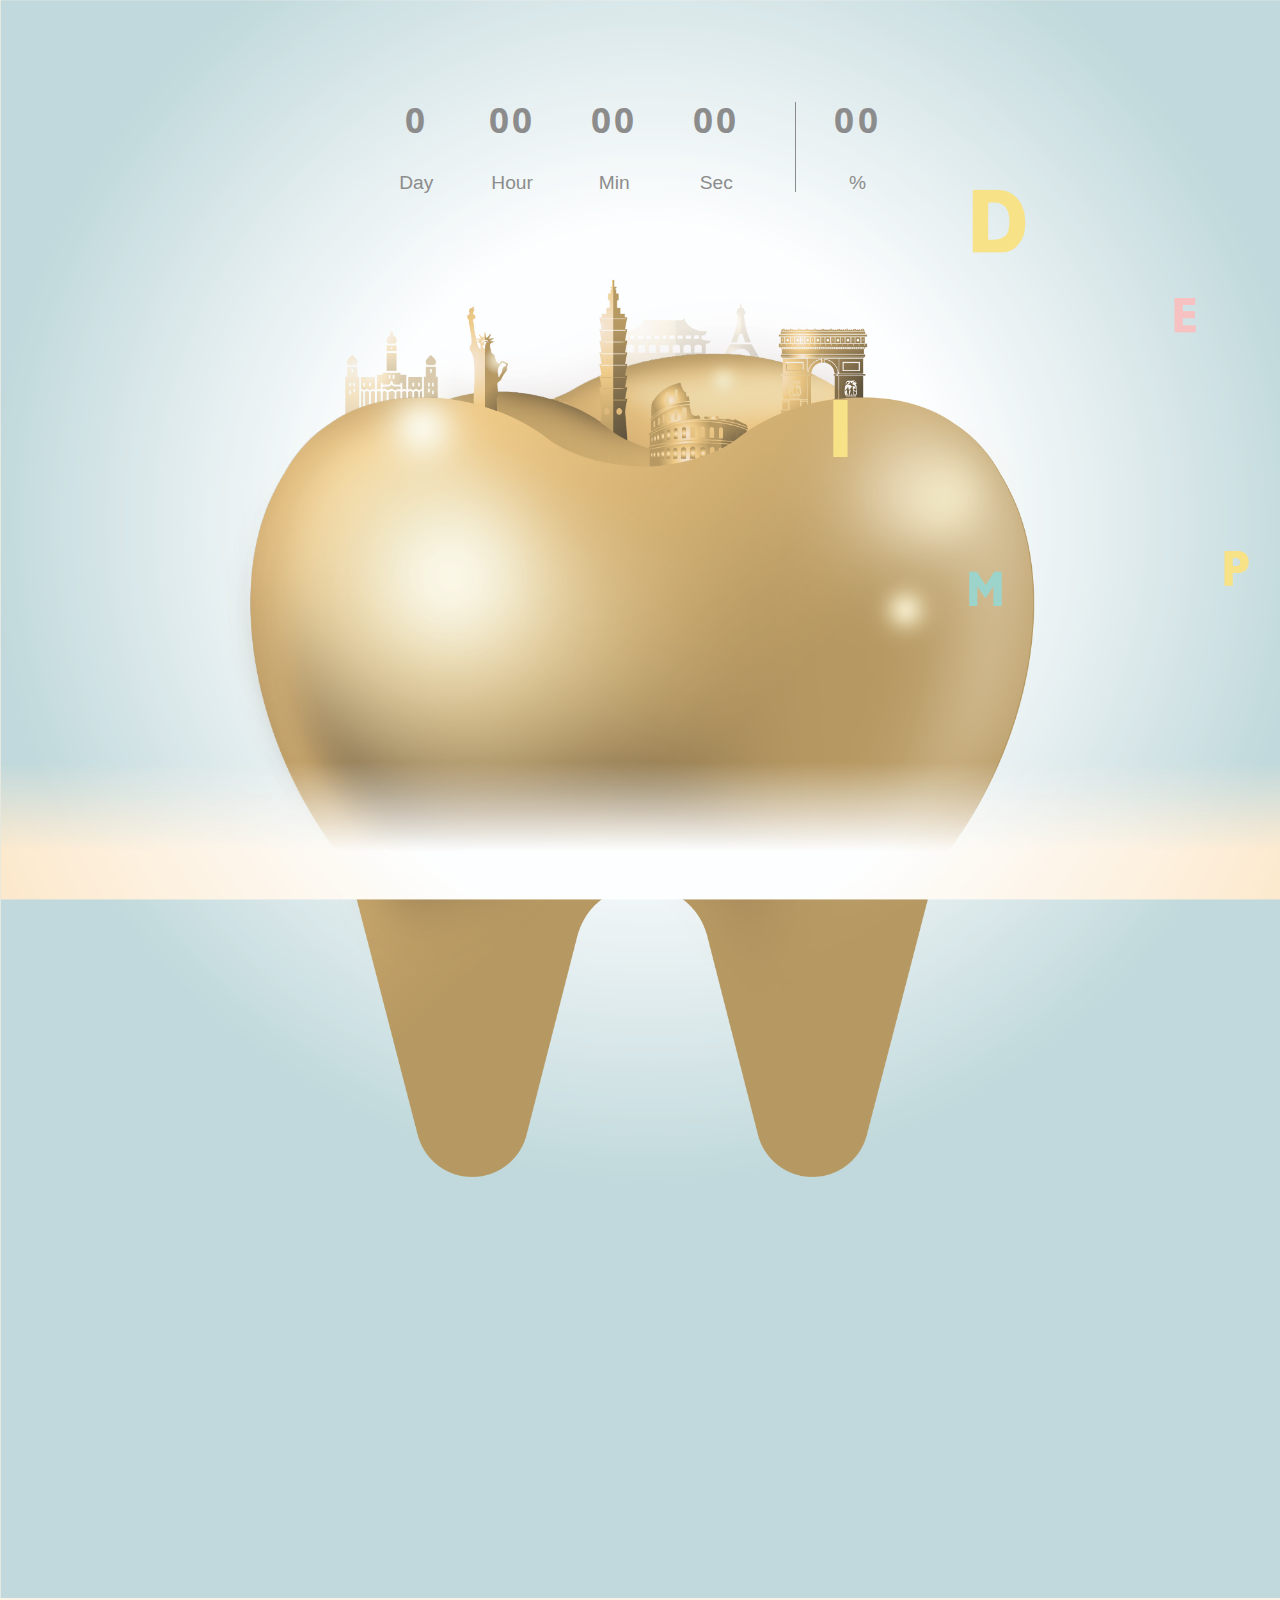
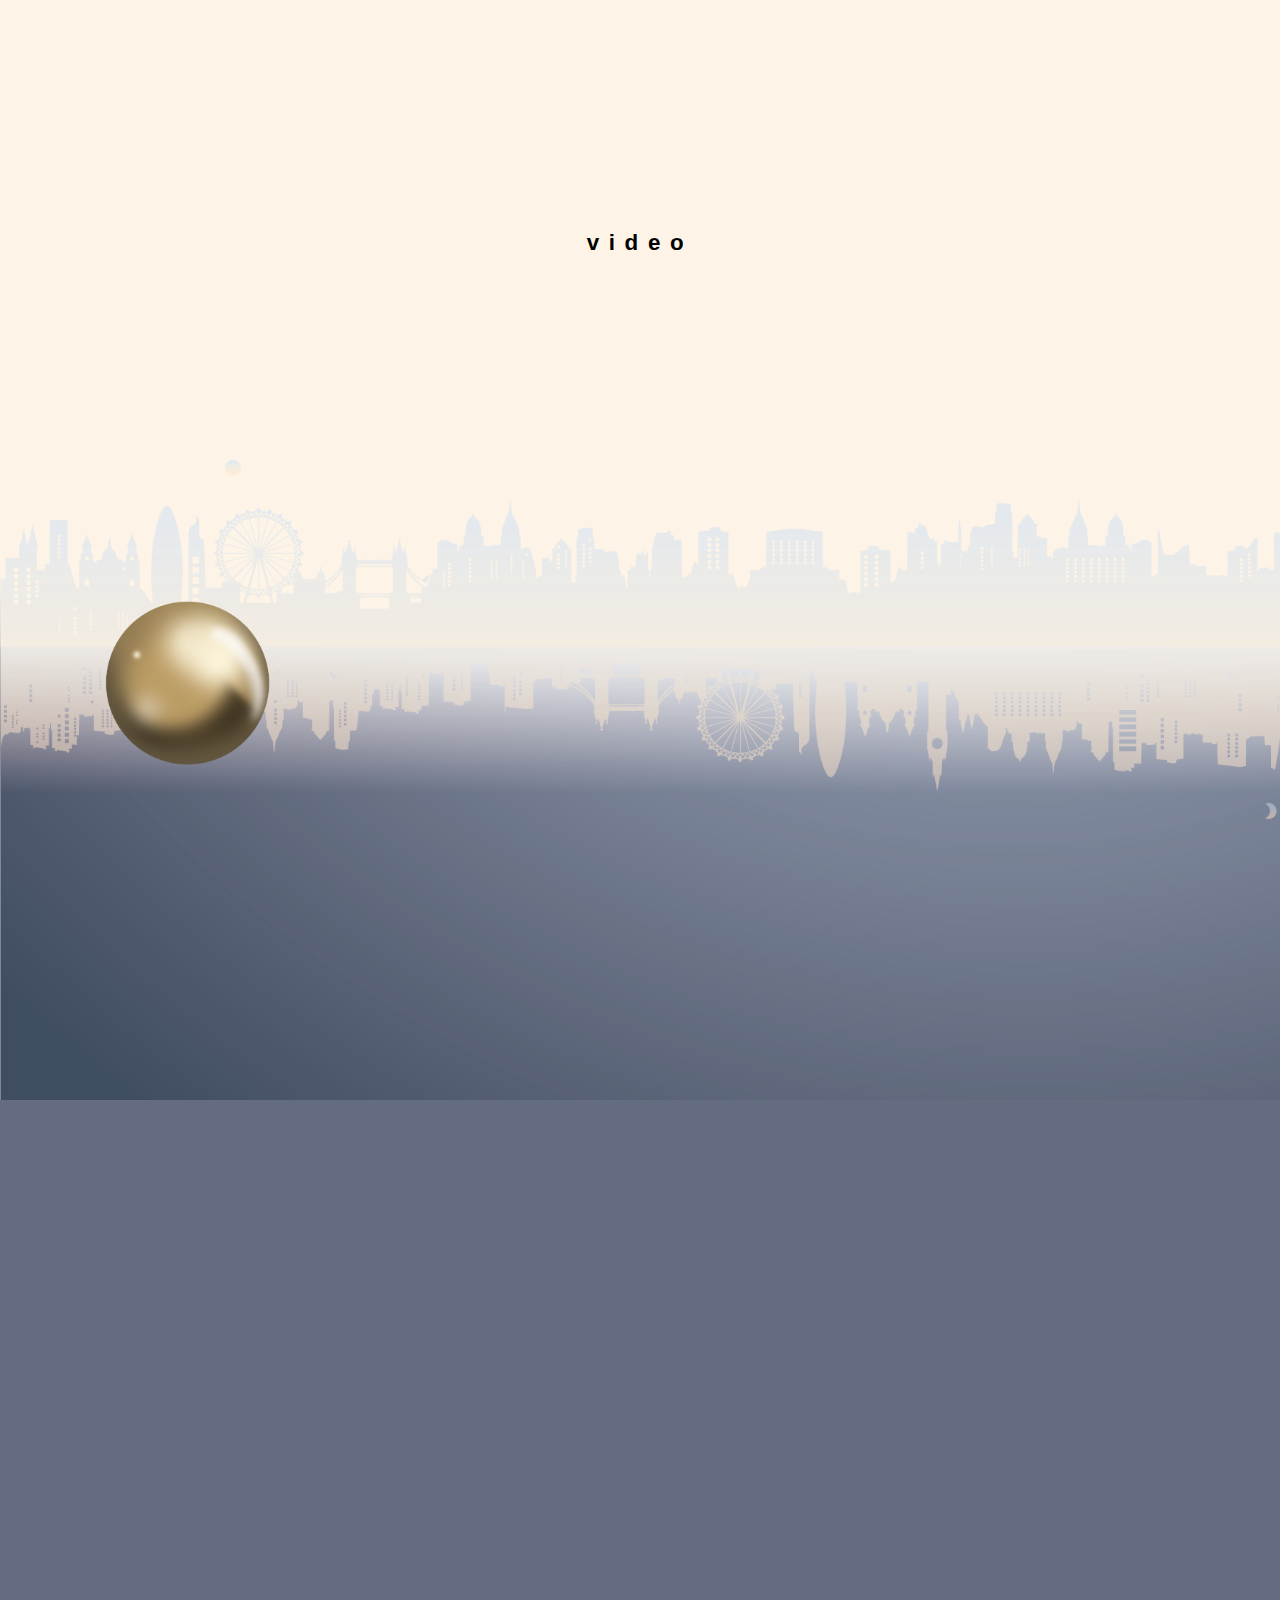
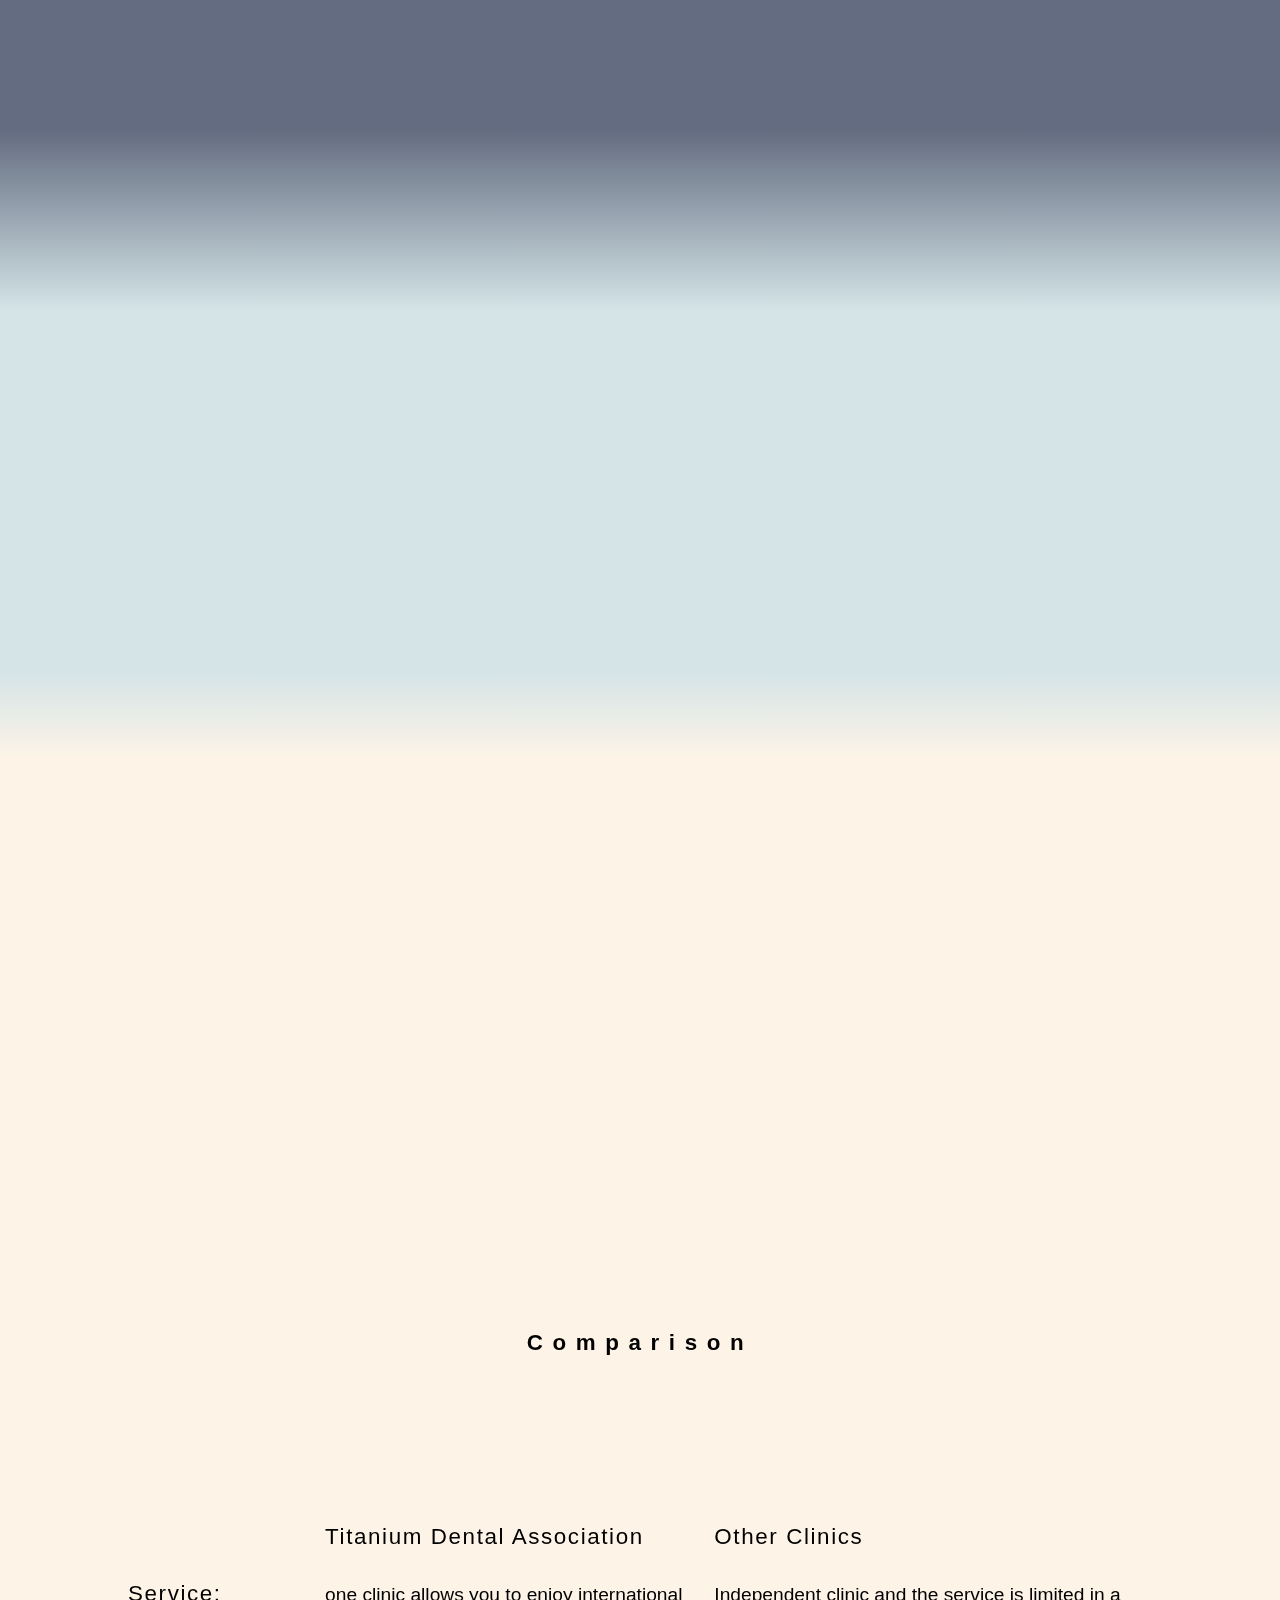
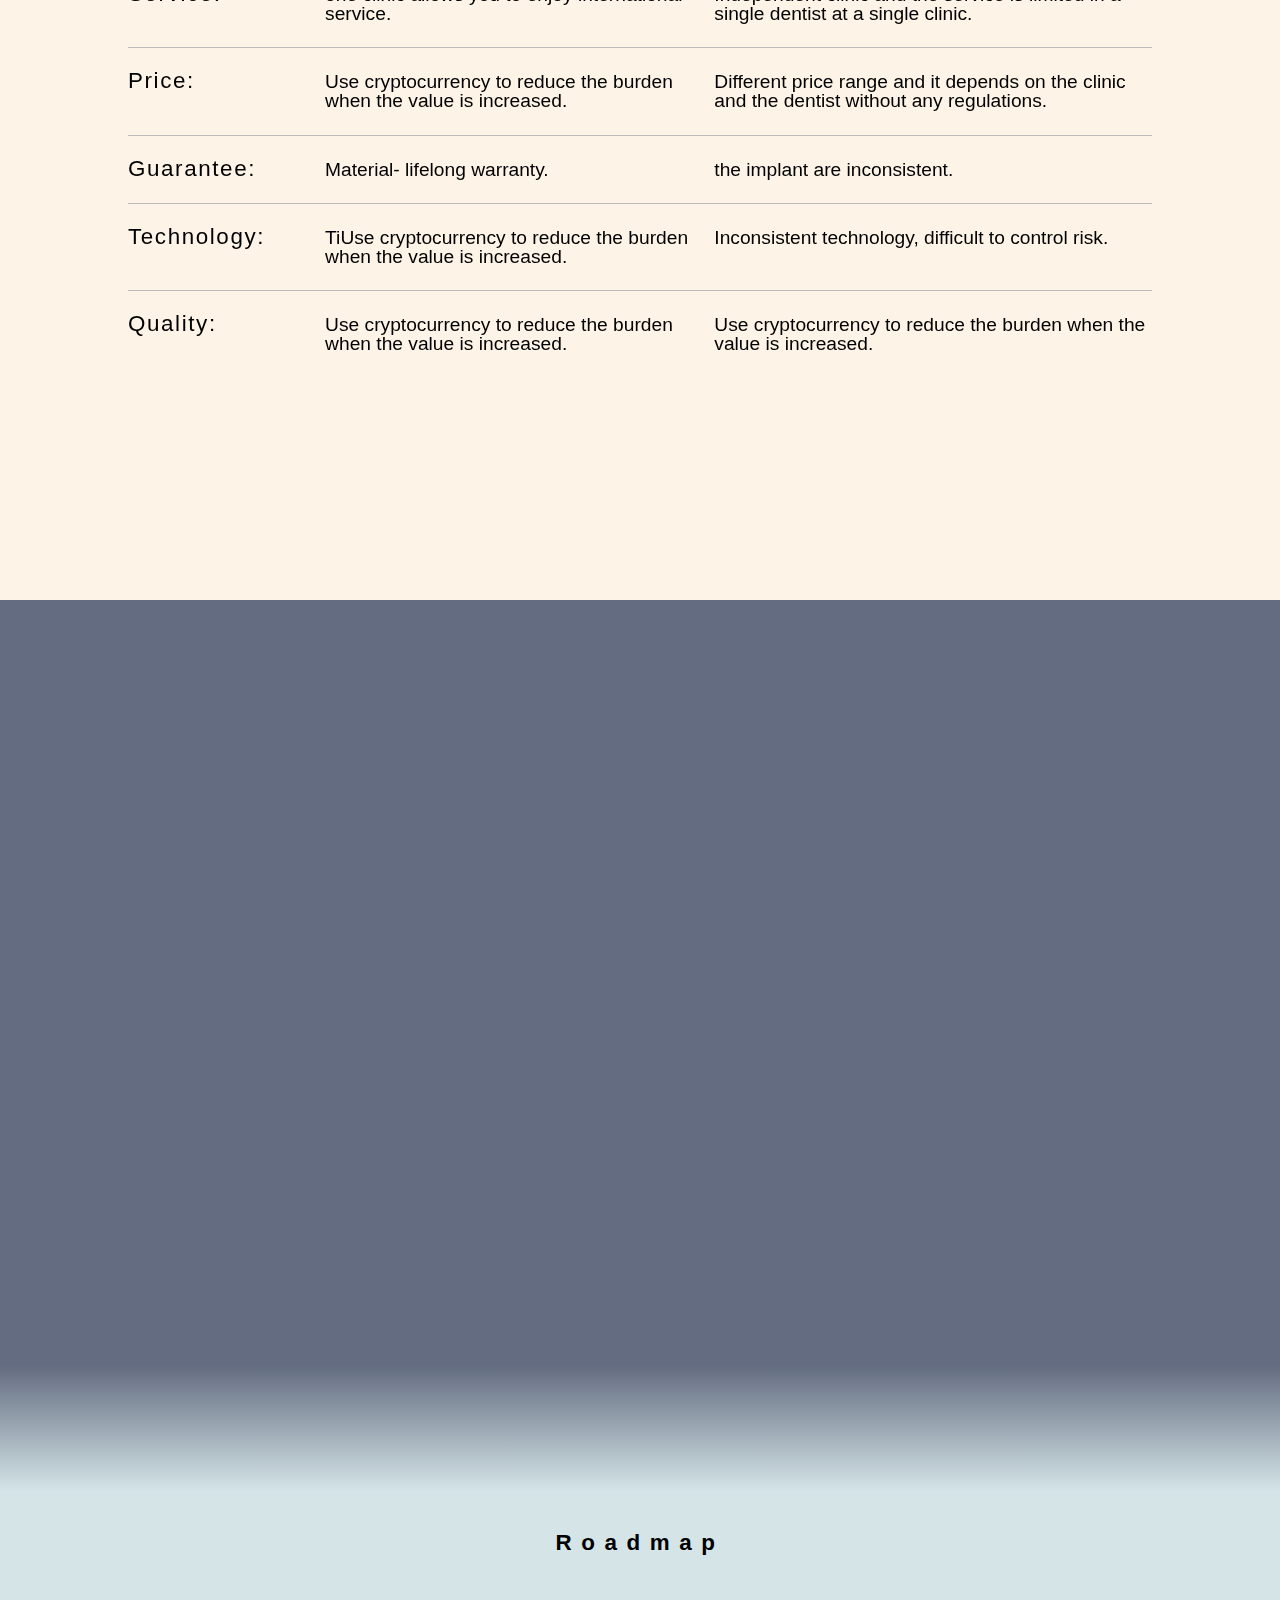
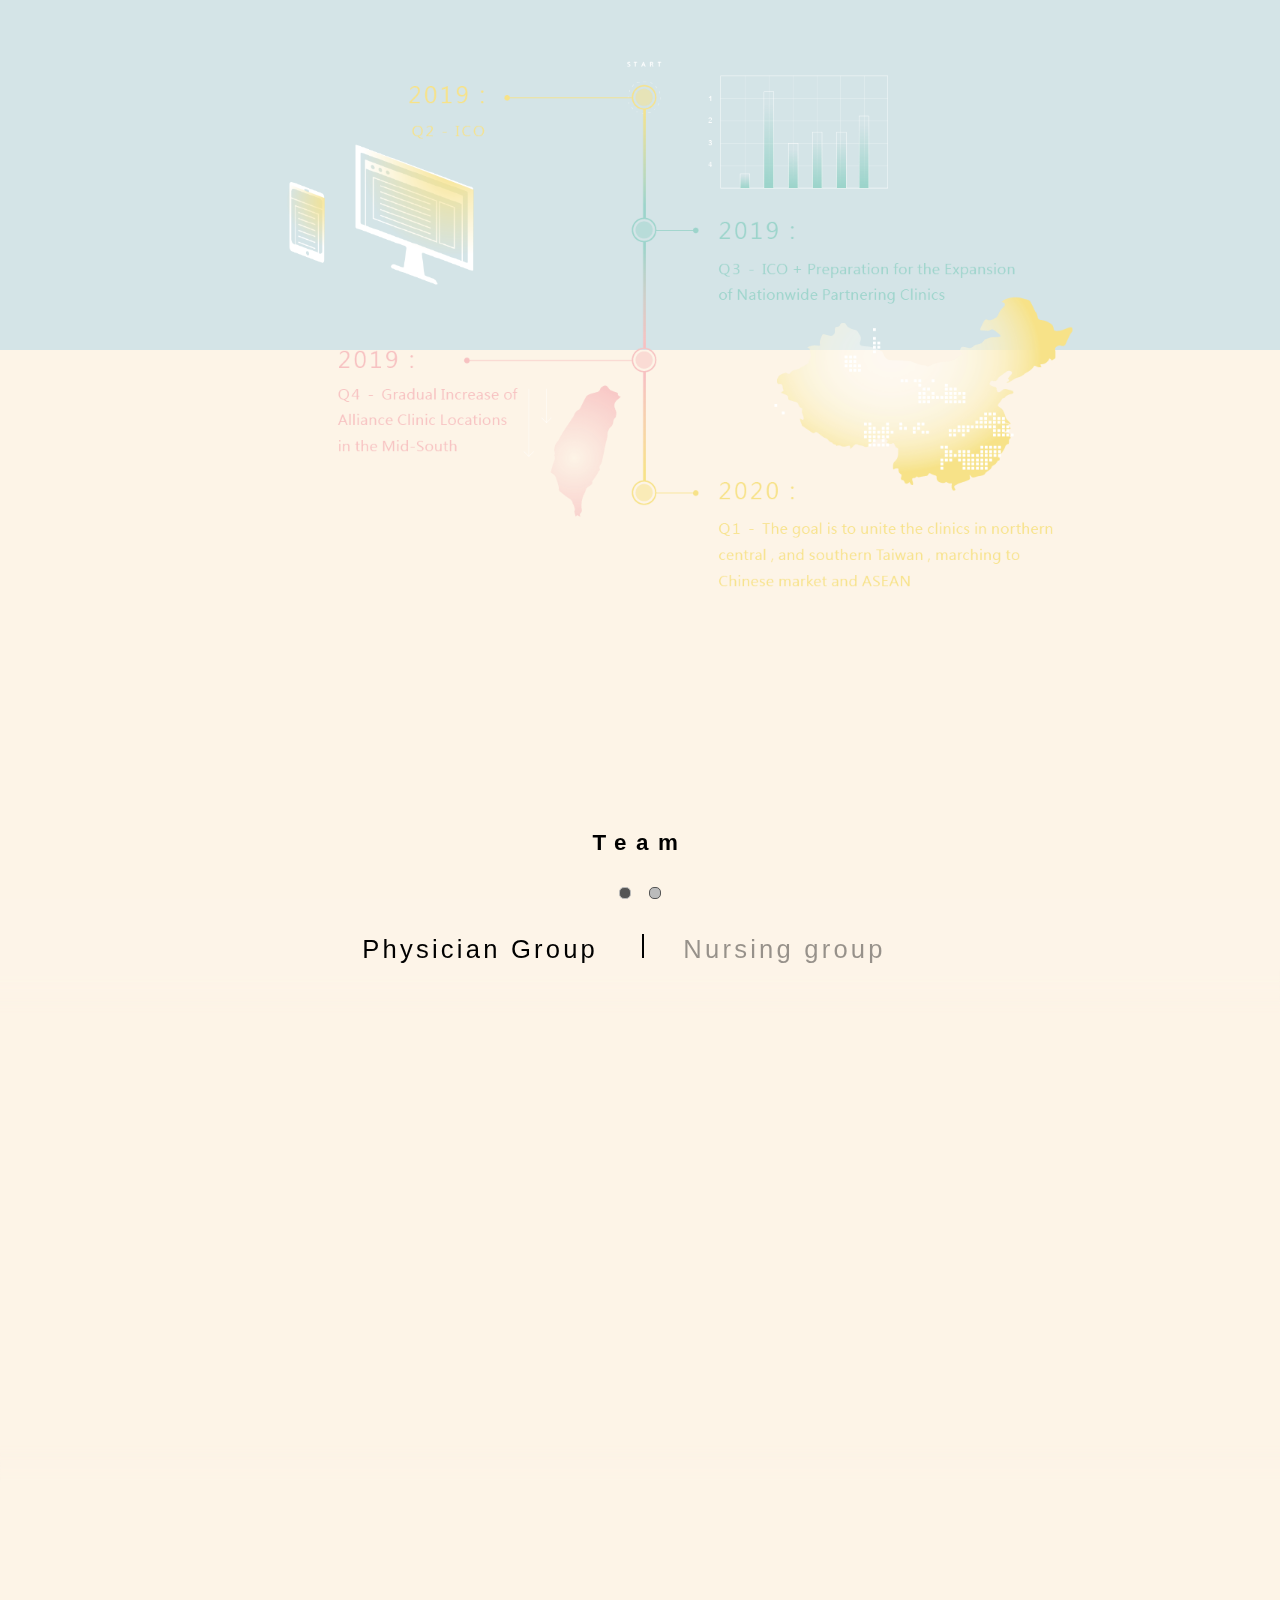
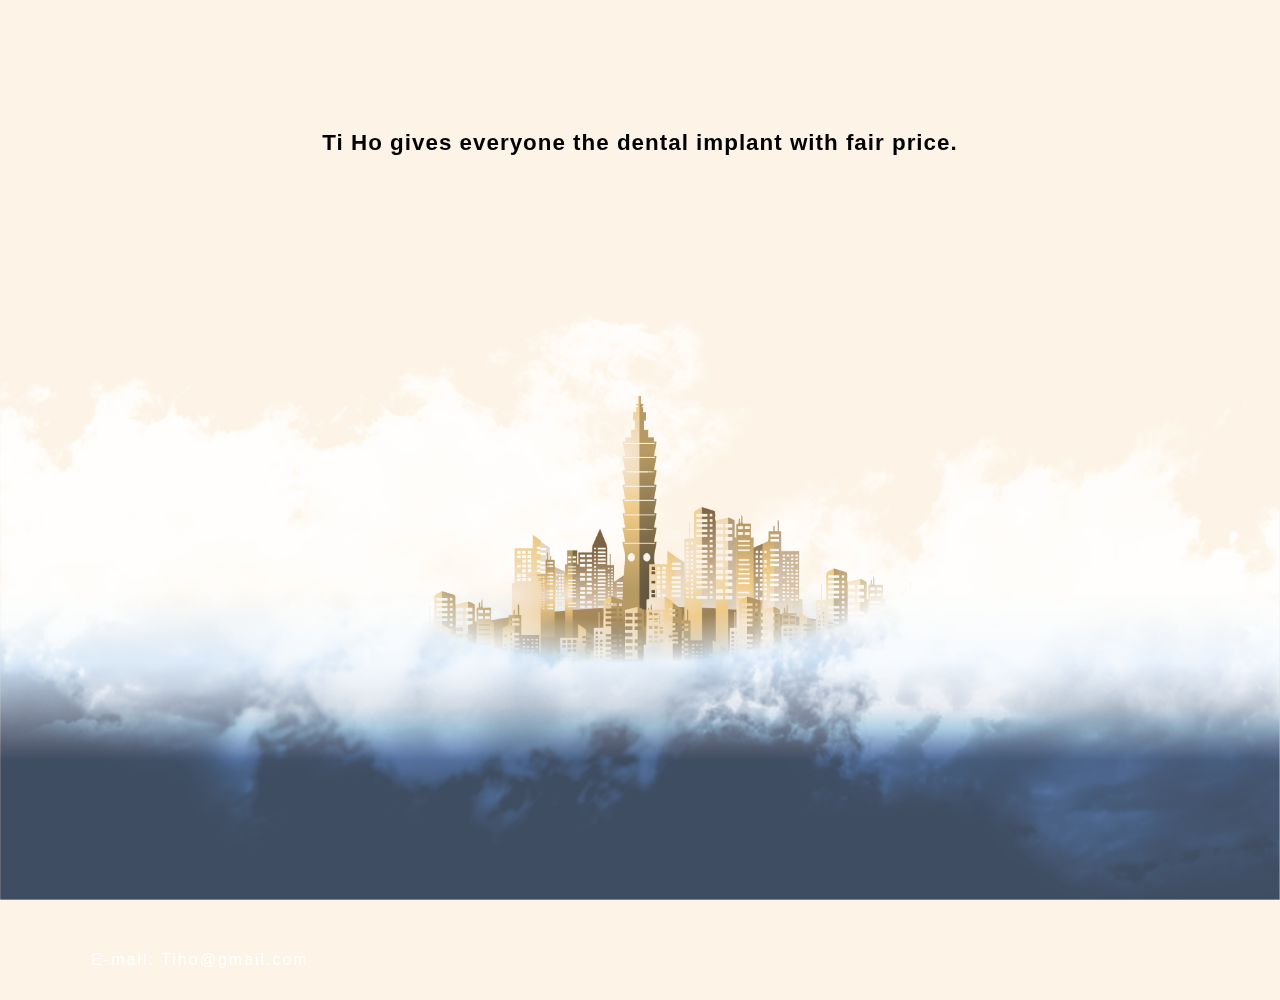
==== index.html @ 5afdc864 "add href lang tc en" ====
<!DOCTYPE html>
<html lang="en">
<head>
    <meta charset="UTF-8">
    <meta name="viewport" content="width=device-width, initial-scale=1.0">
    <meta http-equiv="X-UA-Compatible" content="ie=edge">
    <title>TIHO ICO</title>

    <!-- <meta name=”description” content="">
    <meta property="og:image" content="img/seo_logo.jpg">
    <meta property="og:description" content="" />
    <meta itemprop="image" content="img/seo_logo.jpg">
    <meta name="twitter:card" content="img/seo_logo.jpg"> -->

    <!-- import bootstrap 4.4.1 -->
    <!-- <link rel="stylesheet" href="https://stackpath.bootstrapcdn.com/bootstrap/4.1.1/css/bootstrap.min.css" integrity="sha384-WskhaSGFgHYWDcbwN70/dfYBj47jz9qbsMId/iRN3ewGhXQFZCSftd1LZCfmhktB" crossorigin="anonymous">
    <script src="https://code.jquery.com/jquery-3.3.1.slim.min.js" integrity="sha384-q8i/X+965DzO0rT7abK41JStQIAqVgRVzpbzo5smXKp4YfRvH+8abtTE1Pi6jizo" crossorigin="anonymous"></script>
    <script src="https://cdnjs.cloudflare.com/ajax/libs/popper.js/1.14.3/umd/popper.min.js" integrity="sha384-ZMP7rVo3mIykV+2+9J3UJ46jBk0WLaUAdn689aCwoqbBJiSnjAK/l8WvCWPIPm49" crossorigin="anonymous"></script>
    <script src="https://stackpath.bootstrapcdn.com/bootstrap/4.1.1/js/bootstrap.min.js" integrity="sha384-smHYKdLADwkXOn1EmN1qk/HfnUcbVRZyYmZ4qpPea6sjB/pTJ0euyQp0Mk8ck+5T" crossorigin="anonymous"></script> -->
    
    <link rel="stylesheet" href="stylesheet/css/stylesheet.css">
</head>
<body>
    <div class="container">
        <div class="block-fixed">
            <img src="img/TIHO_Web_Ingredient-12.png" class="non-phone-appear" alt="">
            <img src="img/TIHO_Web_Ingredient-41.png" class="white-btn h-cursor-pointer menu-btn" alt="">
            <img src="img/TIHO_Web_Ingredient-42.png" class="op0 black-btn h-cursor-pointer menu-btn" alt="">
            <a href="#" class="join">
                <img src="img/TIHO_Web_Ingredient-19.png" alt="">
                <img src="img/TIHO_Web_Ingredient-18.png" alt="">
            </a> 
            <!-- <img src="img/block10_X.png" class="close-btn menu" alt=""> -->
            <!-- <img src="img/TIHO_Web_Ingredient-18.png" class="op0 black-btn" alt=""> -->
            <!-- <img src="img/TIHO_Web_Ingredient-20.png" class="op0 white-btn" alt=""> -->
            <!-- <div class="block-fixed-right non-phone-appear">
                <div class="page-mark page-mark-1"><span>1</span></div>
                <div class="page-mark page-mark-2"><span>2</span></div>
                <div class="page-mark page-mark-3"><span>3</span></div>
                <div class="page-mark page-mark-4"><span>4</span></div>
                <div class="page-mark page-mark-5"><span>5</span></div>
                <div class="page-mark page-mark-6"><span>6</span></div>
                <div class="page-mark page-mark-7"><span>7</span></div>
            </div> -->
            <div class="menu">
                <ul id="menu">
                    <li><a href="#a-video">Video</a></li>
                    <li><a href="#a-about">About TIHO Token</a></li>
                    <li><a href="#a-problem">Problem</a></li>
                    <li><a href="#a-comparison">Comparison</a></li>
                    <li><a href="#a-rules">Rules of Selling Token</a></li>
                    <li><a href="#a-map">Roadmap</a></li>
                    <li><a href="#a-team">Team</a></li>
                    <li class="lang">Language<br />
                    <a href="./tc.html">TC</a>
                    <a href="#">CN</a>
                    <a href="#">EN</a>
                    <a href="#">JP</a></li>
                </ul>
            </div>
        </div>
        <div class="block-top">
            <img src="img/TIHO_Web_Ingredient-53.png" class="phone-appear" alt="">
            <div class="time-count">
                <ul>
                    <li><h4 id="day">0 </h4><br><p>Day</p> </li>
                    <li><h4 id="hour">00 </h4><br><p>Hour</p> </li>
                    <li><h4 id="min">00 </h4><br><p>Min</p> </li>
                    <li><h4 id="sec">00 </h4><br><p>Sec</p> </li>
                    <li><h4 id="percentage">00 </h4><br><p>%</p> </li>
                </ul>
            </div>
            <div class="large-img">
            <div class="floating-word">
                    <!-- <img src="img/TIHO_Web_Ingredient-11.png" alt=""> -->
                    <img src="img/TIHO_Web_Ingredient-43.png" alt="">
                    <img src="img/TIHO_Web_Ingredient-44.png" alt="">
                    <img src="img/TIHO_Web_Ingredient-45.png" alt="">
                    <img src="img/TIHO_Web_Ingredient-46.png" alt="">
                </div>
                <div class="ingredient">
                    <img src="img/TIHO_Web_Ingredient-02.png" alt="">
                </div>
                <div class="dental-text">
                    <span class="yellow">D</span><span class="red">E</span><span class="green">N</span><span class="green">T</span><span class="yellow">A</span><span class="red">L </span>
                    <span class="yellow">I</span><span class="green">M</span><span class="yellow">P</span><span class="green">L</span><span class="green">A</span><span class="red">N</span><span class="red">T</span>
                </div>
            </div>
            <div class="opening">
                <img id="opening-img" src="img/TIHO_Web_Ingredient-03.png" class="non-phone-appear" alt="">
                <img id="opening-img-phone" src="img/TIHO_Web_Ingredient-03-1-01.png" class="phone-appear" alt="">
                <div class="opening-word-div">
                    <img id="opening-word" src="img/TIHO_Web_Ingredient-48.png" alt="">
                </div>
            </div>
        </div>
        <div class="video-block block" id="a-video">
            <div class="video-block-bgi">
                <div class="video">
                    <h4 class="title">video</h4>
                    <div class="video-file appear">
                        <!-- <video controls>
                            <source src="https://www.youtube.com/watch?v=h36fp6JZ_cQ" type="video/mp4">
                        </video> -->
                        <!-- <embed src="https://www.youtube.com/watch?v=h36fp6JZ_cQ" type=""> -->
                        <iframe src="https://www.youtube.com/embed/h36fp6JZ_cQ?rel=0&amp;showinfo=0" frameborder="0" allow="autoplay; encrypted-media" allowfullscreen></iframe>
                        <img src="img/TIHO_Web_Ingredient-14.png" alt="">
                        <img src="img/TIHO_Web_Ingredient-15.png" alt="">
                    </div>
                </div>
            </div>
        </div>
        <div class="about-block block" id="a-about">
            <div class="about-block-bgi"><h4 class="title appear">About TIHO Token</h4>
                <div class="about appear">
                    <div class="about-img">
                        <img src="img/TIHO_Web_Ingredient-26.png" class="about-1 h-cursor-pointer" alt="">
                        <img src="img/TIHO_Web_Ingredient-23.png" class="about-2 h-cursor-pointer" alt="">
                        <img src="img/TIHO_Web_Ingredient-24.png" class="about-3 h-cursor-pointer" alt="">
                        <img src="img/TIHO_Web_Ingredient-25.png" class="about-4 h-cursor-pointer" alt="">
                    </div>
                    <div class="about-text">
                        <h3><span>Price advantage</span></h3>
                        <p class="content-p">The introduction of cryptocurrency allows everyone to be both consumer and investor to enjoy low-cost price for dental implant.</p>
                    </div>
                </div>
            </div>
        </div>
        <div class="question-block block" id="a-problem">
            <div class="question-block-bgi">
                <h4 class="title appear">Problem</h4>
                <div class="question appear">
                    <div class="option-title">
                        <div class="option-dot">
                            <div class="opt-dot" id="question-1"> </div>
                            <div class="opt-dot" id="question-2"> </div>
                        </div>
                        <div class="option-text">
                            <div class="option-1 h-cursor-pointer">Market</div>
                            <div class="devided-line"></div>
                            <div class="option-2 h-cursor-pointer op4">Solution</div>
                        </div>
                    </div>
                    <div class="question-content">
                        <div class="option-1 content-p show-content">
                            <ol>
                                <li>Patients have no idea for where to find the dentists with greatest tech- nology guarantee.</li>
                                <li>There is no warranty on dental implant, and patients usually become im- plant orphan.</li>
                                <li>Patients don’t know how to select among the implant price and materi- als in eachclinic , and they don’t even know whether the agreed brand is used.</li>
                                <li>Dentists often worry about the source of implant and the postoperative reaction from patients.</li>
                                <li>Dentists are with good skills but don’t know how to play it into full.</li>
                                <li>Prices vary in each clinic; dentists in the same trade offer high price for the service and it makes the clinics in the same trade follow the same.</li>
                            </ol>
                        </div>
                        <div class="option-2 content-p show-content">Cryptocurrency is used to integrate one hundred clinics all over Taiwan; a treatment in one clinic will be able to receive the service from a hundred clinics afterwards. The market end of material and the technical end of denture factory are integrated through cryptocurren- cy to achieve fair and affordable medical expense. For those who are insufficient in budget, they can invest in the cryptocurrency in the be- ginning and wait for the value increase before they spend the crypto- currency in the clinic. Relatively speaking, it hugely saved the medical expense! It is a medical currency supports by physical entities to push the currency value high. A cryptocurrency that can be circulated in physical entities will sweep the whole currency circle; it not only maintains value, increases value but also is worthy possessing !</div>
                    </div>
                </div>
            </div>
        </div>
        <div class="compare-block block" id="a-comparison">
            <div class="compare-block-bgi">
                <h4 class="title appear">Comparison</h4>
                <p class="content-p non-phone-appear appear"></p>
                <div class="compare phone-appear">
                    <div class="option-title appear">
                        <div class="option-dot">
                            <div class="opt-dot" id="compare-1"> </div>
                            <div class="opt-dot" id="compare-2"> </div>
                        </div>
                        <div class="option-text">
                            <div class="option-1 h-cursor-pointer">Titanium Dental Association</div>
                            <div class="devided-line"></div>
                            <div class="option-2 h-cursor-pointer op4">Other Clinics</div>
                        </div>
                    </div>
                </div>
                <div class="compare-table appear compare-content">
                    <table>
                        <thead class="non-phone-appear">
                            <tr>
                                <th></th>
                                <th>Titanium Dental Association</th>
                                <th>Other Clinics</th>
                            </tr>
                        </thead>
                        <tbody>
                            <tr>
                                <th>Service:</th>
                                <td class="option-1 show-content">one clinic allows you to enjoy international service.</td>
                                <td class="option-2 show-content">Independent clinic and the service is limited in a single dentist at a single clinic.</td>
                            </tr>
                            <tr>
                                <th>Price:</th>
                                <td class="option-1 show-content">Use cryptocurrency to reduce the burden when the value is increased.</td>
                                <td class="option-2 show-content">Different price range and it depends on the clinic and the dentist without any regulations.</td>
                            </tr>
                            <tr>
                                <th>Guarantee:</th>
                                <td class="option-1 show-content">Material- lifelong warranty.</td>
                                <td class="option-2 show-content">the implant are inconsistent.</td>
                            </tr>
                            <tr>
                                <th>Technology:</th>
                                <td class="option-1 show-content">TiUse cryptocurrency to reduce the burden when the value is increased.</td>
                                <td class="option-2 show-content">Inconsistent technology, difficult to control risk.</td>
                            </tr>
                            <tr>
                                <th>Quality:</th>
                                <td class="option-1 show-content">Use cryptocurrency to reduce the burden when the value is increased.</td>
                                <td class="option-2 show-content">Use cryptocurrency to reduce the burden when the value is increased.</td>
                            </tr>
                        </tbody>
                    </table>
                </div>
                <div><p class="phone-appear appear"></p></div>
            </div>
        </div>
        <div class="rules-block block" id="a-rules">
            <div class="rules-block-bgi">
                <img src="img/TIHO_Web_Ingredient-09.png" class="non-phone-appear" alt="">
                <img src="img/TIHO_Web_Ingredient-54.png" alt="">
                <img src="img/TIHO_Web_Ingredient-09-01.png" class="phone-appear" alt="">
                <div class="rules appear">
                    <h4 class="title">Rules of Selling Token</h4>
                    <div class="option-title">
                        <div class="option-dot">
                            <div class="opt-dot" id="rules-1"> </div>
                            <div class="opt-dot" id="rules-2"> </div>
                        </div>
                        <div class="option-text">
                            <div class="option-1 h-cursor-pointer">Release program</div>
                            <div class="devided-line"></div>
                            <div class="option-2 h-cursor-pointer op4">The use of capital</div>
                        </div>
                    </div>
                    <div class="d-row d-sm-col-reverse">
                        <div class="pie-chart f-40 f-sm-100">
                            <img src="img/TIHO_Web_Ingredient-56.png" class="option-1 show-content" alt="">
                            <!-- <img src="img/TIHO_Web_Ingredient-31.png" alt="">
                            <img src="img/TIHO_Web_Ingredient-32.png" alt=""> -->
                            <img src="img/TIHO_Web_Ingredient-57.png" class="option-2 show-content" alt="">
                        </div>
                        <div class="rules f-60 f-sm-100">
                            <div class="rules-content">
                                <div class="option-1 content-p show-content">
                                    <div>
                                            Item name : TIHO2 <br />
                                            Total release volume of TIHO2: It is planned to release 0.2 billion tokens in total without additional release in the future. Receiving currency: ETH. TIHO2 is a block chain dig- ital asset of desinicization released based on ERC 20 block chain Ethereum technology. Public offering: 1:0.33USDT. TIHO2 release regulation is shown as the table below.
                                    </div>
                                    <div class="d-row">
                                        <ul class="f-50">
                                            <li>30% Operation plan</li>
                                            <li>20% Public</li>
                                            <li>15% Pre-sales</li>
                                            <li>10% Team incentives</li>
                                            <li class="phone-appear">10% Investment consultant</li>
                                            <li class="phone-appear">10% Private fund</li>
                                            <li class="phone-appear">5% Community development</li>
                                        </ul>
                                        <ul class="f-50 non-phone-appear">
                                            <li>10% Investment consultant</li>
                                            <li>10% Private fund</li>
                                            <li>5% Community development</li>
                                        </ul>
                                    </div>
                                    <p class="pub-sale h-cursor-pointer"><img src="img/TIHO_Web_Ingredient-58.png" alt="">public sale</p>
                                    <div class="pub-sale-card">
                                        <div class="pub-sale-card-inner">
                                            <img src="img/block10_X.png" class="h-cursor-pointer pub-close" alt="">
                                            <h5>ICO Public Sale</h5>
                                            <p>1~5000 10%, 5001~9999 15%, 10000 20%</p>
                                        </div>
                                    </div>
                                </div>
                                <div class="option-2 content-p show-content">
                                    <div>
                                            The main use of the capital by TIHO2 team includes techni- cal R&D on software and hardware , business expansion , and daily operation. The use principle of TIHO2 asset is arrangement in a whole , comprehensive management , careful evaluation , and aligning expenses with revenues. The details are shown as below :
                                    </div>
                                    <div class="d-row">
                                        <ul class="">
                                            <li>50% Implementation of development plan</li>
                                            <li>25% Operating expense</li>
                                            <li>10% System and team</li>
                                            <li>10% Reserve funds</li>
                                            <li>5% Personnel and administration fee</li>
                                        </ul>
                                    </div>
                                </div>
                            </div>
                        </div>
                    </div>
                    <img src="img/TIHO_Web_Ingredient-54.png" class="overflow-rules phone-appear" alt="">
                </div>
            </div>
            
        </div>
        <div class="map-block block appear" id="a-map">
            <div class="map-block-bgi">
                <h4 class="title">Roadmap</h4>
                <div class="map-bgi">
                    <img src="img/road-en.png" class="non-phone-appear" alt="">
                    <img src="img/road-en-phone.png" class="phone-appear" alt="">
                </div>
            </div>
        </div>
        <div class="team-block block appear" id="a-team">
            <div class="team-block-bgi">
                <h4 class="title ">Team</h4>
                <div class="team ">
                    <div class="option-title">
                        <div class="option-dot">
                            <div class="opt-dot" id="team-1"> </div>
                            <div class="opt-dot" id="team-2"> </div>
                        </div>
                        <div class="option-text">
                            <div class="option-1 h-cursor-pointer">Physician Group</div>
                            <div class="devided-line"></div>
                            <div class="option-2 h-cursor-pointer op4">Nursing group</div>
                        </div>
                    </div>
                    <div class="team-content">
                        <img src="img/TIHO_Web_Ingredient-51-2.png" alt="">
                        <div class="option-1 content-p show-content">
                            <div class="thum">
                                <img src="img/TIHO_Web_Ingredient_人像-01.png" alt="">
                                <p class="op0">Dr.Chu,Chi-Weng</p>
                            </div>
                            <div class="thum">
                                <img src="img/TIHO_Web_Ingredient_人像-02.png" alt="">
                                <p class="op0">Dr.Chang,Min-Huang</p>
                            </div>
                            <div class="thum">
                                <img src="img/TIHO_Web_Ingredient_人像-03.png" alt="">
                                <p class="op0">Dr.Chang,Min-Yi</p>
                            </div>
                            <div class="thum">
                                <img src="img/TIHO_Web_Ingredient_人像-04.png" alt="">
                                <p class="op0">Dr.hen,Ling-Juan</p>
                            </div>
                            <div class="thum">
                                <img src="img/TIHO_Web_Ingredient_人像-05.png" alt="">
                                <p class="op0">Dr.Chen,Yu-Hua</p>
                            </div>
                            <div class="thum">
                                <img src="img/TIHO_Web_Ingredient_人像-06.png" alt="">
                                <p class="op0">Dr.Huang,Guang-Chun</p>
                            </div>
                            <div class="thum">
                                <img src="img/TIHO_Web_Ingredient_人像-07.png" alt="">
                                <p class="op0">Dr.Wen,Shun-Yong</p>
                            </div>
                            <div class="thum">
                                <img src="img/TIHO_Web_Ingredient_人像-08.png" alt="">
                                <p class="op0">Dr.Dong,Guang-Lin</p>
                            </div>
                            <div class="thum">
                                <img src="img/TIHO_Web_Ingredient_人像-09.png" alt="">
                                <p class="op0">Dr.Wu,Zheng-Yo</p>
                            </div>
                            <div class="thum">
                                <img src="img/TIHO_Web_Ingredient_人像-10.png" alt="">
                                <p class="op0">Dr.Chu,Syou-Chang</p>
                            </div>
                            <div class="thum">
                                <img src="img/TIHO_Web_Ingredient_人像-11.png" alt="">
                                <p class="op0">Dr.Wu,Jun-Jie</p>
                            </div>
                            <div class="thum">
                                <img src="img/TIHO_Web_Ingredient_人像-12.png" alt="">
                                <p class="op0">Dr.Wu,Chin-Feng</p>
                            </div>
                            <div class="thum">
                                <img src="img/TIHO_Web_Ingredient_人像-13.png" alt="">
                                <p class="op0">Dr.Li,Jyun-Yeng</p>
                            </div>
                            <div class="thum">
                                <img src="img/TIHO_Web_Ingredient_人像-14.png" alt="">
                                <p class="op0">Dr.Lin,Jun-Hong</p>
                            </div>
                            <div class="thum">
                                <img src="img/TIHO_Web_Ingredient_人像-15.png" alt="">
                                <p class="op0">Dr.Chiu,Mou-Ting</p>
                            </div>
                            <div class="thum">
                                <img src="img/TIHO_Web_Ingredient_人像-16.png" alt="">
                                <p class="op0">Dr.Gen,Chu-En</p>
                            </div>
                            <div class="thum">
                                <img src="img/TIHO_Web_Ingredient_人像-17.png" alt="">
                                <p class="op0">Dr.Zhang,Chi-Hong</p>
                            </div>
                            <div class="thum">
                                <img src="img/TIHO_Web_Ingredient_人像-18.png" alt="">
                                <p class="op0">Dr.iu,Zhong-Hau</p>
                            </div>
                            <div class="thum">
                                <img src="img/TIHO_Web_Ingredient_人像-19.png" alt="">
                                <p class="op0">Dr.Tsai,Wang-Lin</p>
                            </div>
                            <div class="thum">
                                <img src="img/TIHO_Web_Ingredient_人像-20.png" alt="">
                                <p class="op0">Dr.Chiang,Zhong-Ying</p>
                            </div>
                            <div class="empty-height"></div>
                        </div>
                        <div class="option-2 content-p op0 show-content">
                            <div class="thum">
                                <img src="img/TIHO_Web_Ingredient_人像-21.png" alt="">
                                <!-- <p class="op0">d</p> -->
                            </div>
                            <div class="thum">
                                <img src="img/TIHO_Web_Ingredient_人像-22.png" alt="">
                                <!-- <p class="op0">d</p> -->
                            </div>
                            <div class="thum">
                                <img src="img/TIHO_Web_Ingredient_人像-23.png" alt="">
                                <!-- <p class="op0">d</p> -->
                            </div>
                            <div class="thum">
                                <img src="img/TIHO_Web_Ingredient_人像-24.png" alt="">
                                <!-- <p class="op0">d</p> -->
                            </div>
                            <div class="thum">
                                <img src="img/TIHO_Web_Ingredient_人像-25.png" alt="">
                                <!-- <p class="op0">d</p> -->
                            </div>
                            <div class="thum">
                                <img src="img/TIHO_Web_Ingredient_人像-26.png" alt="">
                                <!-- <p class="op0">d</p> -->
                            </div>
                            <div class="thum">
                                <img src="img/TIHO_Web_Ingredient_人像-27.png" alt="">
                                <!-- <p class="op0">d</p> -->
                            </div>
                            <div class="thum">
                                <img src="img/TIHO_Web_Ingredient_人像-28.png" alt="">
                                <!-- <p class="op0">d</p> -->
                            </div>
                            <div class="thum">
                                <img src="img/TIHO_Web_Ingredient_人像-29.png" alt="">
                                <!-- <p class="op0">d</p> -->
                            </div>
                            <div class="thum">
                                <img src="img/TIHO_Web_Ingredient_人像-30.png" alt="">
                                <!-- <p class="op0">d</p> -->
                            </div>
                            <div class="thum">
                                <img src="img/TIHO_Web_Ingredient_人像-31.png" alt="">
                                <!-- <p class="op0">d</p> -->
                            </div>
                            <div class="thum">
                                <img src="img/TIHO_Web_Ingredient_人像-32.png" alt="">
                                <!-- <p class="op0">d</p> -->
                            </div>
                            <div class="thum">
                                <img src="img/TIHO_Web_Ingredient_人像-33.png" alt="">
                                <!-- <p class="op0">d</p> -->
                            </div>
                            <div class="thum">
                                <img src="img/TIHO_Web_Ingredient_人像-34.png" alt="">
                                <!-- <p class="op0">d</p> -->
                            </div>
                            <div class="thum">
                                <img src="img/TIHO_Web_Ingredient_人像-35.png" alt="">
                                <!-- <p class="op0">d</p> -->
                            </div>
                            <div class="thum">
                                <img src="img/TIHO_Web_Ingredient_人像-36.png" alt="">
                                <!-- <p class="op0">d</p> -->
                            </div>
                            <div class="thum">
                                <img src="img/TIHO_Web_Ingredient_人像-37.png" alt="">
                                <!-- <p class="op0">d</p> -->
                            </div>
                            <div class="thum">
                                <img src="img/TIHO_Web_Ingredient_人像-38.png" alt="">
                                <!-- <p class="op0">d</p> -->
                            </div>
                            <div class="thum">
                                <img src="img/TIHO_Web_Ingredient_人像-39.png" alt="">
                                <!-- <p class="op0">d</p> -->
                            </div>
                            <div class="thum">
                                <img src="img/TIHO_Web_Ingredient_人像-40.png" alt="">
                                <!-- <p class="op0">d</p> -->
                            </div>
                            <div class="thum">
                                <img src="img/TIHO_Web_Ingredient_人像-41.png" alt="">
                                <!-- <p class="op0">d</p> -->
                            </div>
                            <div class="thum">
                                <img src="img/TIHO_Web_Ingredient_人像-42.png" alt="">
                                <!-- <p class="op0">d</p> -->
                            </div>
                            <div class="thum">
                                <img src="img/TIHO_Web_Ingredient_人像-43.png" alt="">
                                <!-- <p class="op0">d</p> -->
                            </div>
                            <div class="thum">
                                <img src="img/TIHO_Web_Ingredient_人像-44.png" alt="">
                                <!-- <p class="op0">d</p> -->
                            </div>
                            <div class="thum">
                                <img src="img/TIHO_Web_Ingredient_人像-45.png" alt="">
                                <!-- <p class="op0">d</p> -->
                            </div>
                            <div class="thum">
                                <img src="img/TIHO_Web_Ingredient_人像-46.png" alt="">
                                <!-- <p class="op0">d</p> -->
                            </div>
                            <div class="thum">
                                <img src="img/TIHO_Web_Ingredient_人像-47.png" alt="">
                                <!-- <p class="op0">d</p> -->
                            </div>
                            <div class="thum">
                                <img src="img/TIHO_Web_Ingredient_人像-48.png" alt="">
                                <!-- <p class="op0">d</p> -->
                            </div>
                            <div class="thum">
                                <img src="img/TIHO_Web_Ingredient_人像-49.png" alt="">
                                <!-- <p class="op0">d</p> -->
                            </div>
                            <div class="thum">
                                <img src="img/TIHO_Web_Ingredient_人像-50.png" alt="">
                                <!-- <p class="op0">d</p> -->
                            </div>
                            <div class="thum">
                                <img src="img/TIHO_Web_Ingredient_人像-51.png" alt="">
                                <!-- <p class="op0">d</p> -->
                            </div>
                            <div class="thum">
                                <img src="img/TIHO_Web_Ingredient_人像-52.png" alt="">
                                <!-- <p class="op0">d</p> -->
                            </div>
                            <div class="thum">
                                <img src="img/TIHO_Web_Ingredient_人像-53.png" alt="">
                                <!-- <p class="op0">d</p> -->
                            </div>
                            <div class="thum">
                                <img src="img/TIHO_Web_Ingredient_人像-54.png" alt="">
                                <!-- <p class="op0">d</p> -->
                            </div>
                            <div class="thum">
                                <img src="img/TIHO_Web_Ingredient_人像-55.png" alt="">
                                <!-- <p class="op0">d</p> -->
                            </div>
                            <div class="empty-height"></div>
                        </div>
                        <img src="img/TIHO_Web_Ingredient-51-1.png" alt="">
                    </div>
                </div>
            </div>
        </div>
        <div class="bottom-block block">
            <div class="appear">
                <h4 class="title non-phone-appear">Ti Ho gives everyone the dental implant with fair price.</h4>
                <h4 class="title phone-appear">Ti Ho<br />gives everyone the dental implant with fair price.</h4>
                <img src="img/TIHO_Web_Ingredient-35.png" class="non-phone-appear" alt="">
                <img src="img/TIHO_Web_Ingredient-35-phone.png" class="phone-appear" alt="">
            </div>
            <footer>
                <div class="d-row d-sm-col">
                    <div class="email">
                        <p><img src="img/TIHO_Web_Ingredient-36.png" alt="">E-mail: Tiho@gmail.com</p>
                    </div>
                    <div class="icon">
                        <a href=""><img src="img/TIHO_Web_Ingredient-37.png" alt=""></a>
                        <a href=""><img src="img/TIHO_Web_Ingredient-38.png" alt=""></a>
                        <a href=""><img src="img/TIHO_Web_Ingredient-39.png" alt=""></a>
                        <a href=""><img src="img/TIHO_Web_Ingredient-40.png" alt=""></a>
                    </div>
                </div>
            </footer>
        </div>
    </div>
    
    <!-- import scrollReveal -->
    <!-- <script src="https://cdnjs.cloudflare.com/ajax/libs/scrollReveal.js/3.3.6/scrollreveal.min.js"></script> -->
    
    <!-- import jquery -->
    <script src="script/jquery-3.3.1.min.js"></script>
    
    <!-- import skrollr -->
    <!-- <script src="script/skrollr.min.js"></script> -->
    
    <!-- <script src="script/jquery.parallax-1.1.3.js"></script> -->
    <!-- <script src="script/jquery.localscroll-1.2.7-min.js"></script> -->
    <!-- <script src="script/jquery.scrollTo-1.4.2-min.js"></script> -->
    <script src="script/myscript.js"></script>
    <script src="https://piiterliao.github.io/countdown/countdown.js"></script>
</body>
</html>
---- stylesheet/css/stylesheet.css ----
﻿@import url("https://fonts.googleapis.com/css?family=Open+Sans+Condensed:300");.video-block-bgi,.about-block-bgi,.question-block-bgi,.compare-block-bgi,.rules-block-bgi,.map-block-bgi{content:"";position:absolute;top:0;left:0;width:100%;height:100%;background-repeat:no-repeat;background-size:cover}html,body,div,span,applet,object,iframe,h1,h2,h3,h4,h5,h6,p,blockquote,pre,a,abbr,acronym,address,big,cite,code,del,dfn,em,img,ins,kbd,q,s,samp,small,strike,strong,sub,sup,tt,var,b,u,i,center,dl,dt,dd,ol,ul,li,fieldset,form,label,legend,table,caption,tbody,tfoot,thead,tr,th,td,article,aside,canvas,details,embed,figure,figcaption,footer,header,hgroup,menu,nav,output,ruby,section,summary,time,mark,audio,video{margin:0;padding:0;border:0;font-size:100%;vertical-align:baseline}article,aside,details,figcaption,figure,footer,header,hgroup,menu,nav,section{display:block}body{line-height:1}ul{list-style:none;list-style-type:none}blockquote,q{quotes:none}blockquote:before,blockquote:after,q:before,q:after{content:'';content:none}table{border-collapse:collapse;border-spacing:0}*{font-family:'微軟正黑體', sans-serif;font-feature-settings:"liga" 0}body{background-color:#fff}a:focus{outline:none}a:visited,a:link{text-decoration:none;color:#000}.h-cursor-pointer:hover{cursor:pointer}.text-shadow{text-shadow:2px 2px 2px rgba(0,0,0,0.3)}.drop-shadow{-webkit-filter:drop-shadow(2px 2px 4px rgba(0,0,0,0.3));filter:drop-shadow(2px 2px 4px rgba(0,0,0,0.3))}.phone-appear{display:none}.op0{opacity:0}.op4{opacity:0.4}html,body{overflow-y:scroll}.container{background-color:#FDF4E7;max-width:1680px;margin:0 auto}.block-fixed{position:fixed;max-width:1680px;z-index:99}.block-fixed>img:first-child{margin:10%;width:180px}.block-fixed>img:nth-child(2),.block-fixed>img:nth-child(3),.block-fixed>img.close-btn{width:50px;position:absolute;left:92vw;margin:2%;top:20%}#menu{display:none}.menu ul{top:0;left:75vw;width:25vw;position:absolute;background-color:#fff;height:100vh;text-align:center}.menu li{padding:6vh 0 3vh}.lang{border-top:1px solid #000;margin-top:6vh;line-height:4vh}.lang a{opacity:0.4;padding:0 .5vw}.join{position:absolute;top:91vh;opacity:0;left:50vw;-webkit-transform:translateX(-50%);-ms-transform:translateX(-50%);transform:translateX(-50%)}.join img:first-child{left:50%;position:relative;-webkit-transform:translateX(-50%);-ms-transform:translateX(-50%);transform:translateX(-50%);top:-15px;-webkit-animation:float5 4s 0s infinite both;animation:float5 4s 0s infinite both}.join img:nth-child(2){-webkit-animation:lighterShowing 4s 0s infinite both;animation:lighterShowing 4s 0s infinite both}.block-fixed-right{position:absolute;right:3%}.block-fixed-right span{opacity:0;color:#8c8c8c}.page-mark{border-left:4px solid #fff;padding-left:8px;color:#fff;font-size:1.4rem;margin-bottom:1.2rem}.block-top{background-image:url(../../img/TIHO_Web_Ingredient-47.png);background-size:100%;background-repeat:no-repeat;text-align:center;height:200vh;position:relative}.time-count ul>li{display:inline-block;margin:8% 2% 2%;font-size:2.2rem;text-align:center;color:#8c8c8c}.time-count ul>li:last-child{padding-left:3%;border-left:1px solid #8c8c8c}.time-count h4{letter-spacing:.2rem;font-family:'Open Sans Condensed', sans-serif}.time-count p{font-size:1.2rem;font-weight:100}.large-img{position:relative}.large-img .floating-word{background-repeat:no-repeat;background-size:70%;background-position-x:center;height:1600px}.large-img .floating-word img{left:50%;width:100%;top:-15%}.large-img .floating-word img:nth-child(1){-webkit-animation:float1 9s 0s infinite both;animation:float1 9s 0s infinite both}.large-img .floating-word img:nth-child(2){-webkit-animation:float2 7s 0s infinite both;animation:float2 7s 0s infinite both}.large-img .floating-word img:nth-child(3){-webkit-animation:float2 8s 0s infinite both;animation:float2 8s 0s infinite both}.large-img .floating-word img:nth-child(4){-webkit-animation:float1 6s 0s infinite both;animation:float1 6s 0s infinite both}.large-img img{position:absolute}.large-img .ingredient img{left:50%;width:100%;max-width:1680px;bottom:0%;height:20%;position:fixed;-webkit-transform:translateX(-50%);-ms-transform:translateX(-50%);transform:translateX(-50%)}.dental-text{position:absolute;top:28%;right:11%;letter-spacing:1.8rem;font-size:2.2rem;font-weight:900;opacity:0}.yellow{color:#FFE888}.green{color:#9BE7D8}.red{color:#FFC5C5}.opening{width:100%;position:absolute;height:50vh;bottom:0}.opening>img{width:100%;left:0;top:0;position:absolute}.opening h2{position:fixed;top:50%;right:50%;font-size:1.8rem;border-bottom:1px solid #000;opacity:0.2}.block{text-align:center;max-width:1680px;height:100vh}.video-block{background:-webkit-gradient(linear, left top, left bottom, color-stop(40%, #FDF4E7), color-stop(60%, #636C80));background:-webkit-linear-gradient(top, #FDF4E7 40%, #636C80 60%);background:linear-gradient(180deg, #FDF4E7 40%, #636C80 60%);position:relative}.video-block-bgi{background-image:url(../../img/TIHO_Web_Ingredient-49.png)}.video-block h4.title{margin-bottom:15vh}.opening-word-div{position:fixed;top:50%;left:50%;width:80%;max-width:1344px;-webkit-transform:translateX(-47%);-ms-transform:translateX(-47%);transform:translateX(-47%)}.opening-word-div img{opacity:0;width:100%}h4.title{font-size:1.4rem;letter-spacing:.6rem;padding-top:2rem;margin-bottom:4rem}.appear{position:relative}iframe{width:65%;height:500px;pointer-events:none}.video-file img{position:absolute}.video-file img:nth-of-type(1){bottom:15%;left:2%;width:25%;-webkit-animation:float4 9s 0s infinite both;animation:float4 9s 0s infinite both}.video-file img:nth-of-type(2){top:12%;-webkit-animation:float3 7s 0s infinite both;animation:float3 7s 0s infinite both}.about-block{position:relative;background:-webkit-gradient(linear, left top, left bottom, color-stop(70%, #636C80), color-stop(90%, #D4E4E7));background:-webkit-linear-gradient(top, #636C80 70%, #D4E4E7 90%);background:linear-gradient(180deg, #636C80 70%, #D4E4E7 90%)}.about-block-bgi{opacity:0;background-image:url(../../img/TIHO_Web_Ingredient-04.png)}.about-block>img:first-child{position:absolute;left:0;top:10%;width:80%}.about-block h4{padding-top:4rem}.about{background-image:url(../../img/TIHO_Web_Ingredient-05.png);background-size:cover;width:80%;padding:4%;color:#fff;margin:0 auto}.about-img img{width:10%;padding:4% 2%}.about-text{padding:2%}.about-text h3{font-size:2.7rem;margin-bottom:2rem}.about-text span{border-bottom:3px solid #fff;padding-bottom:1.2rem}.content-p{padding-top:2rem;font-size:1.2rem}.question-block{position:relative;background:-webkit-gradient(linear, left top, left bottom, color-stop(30%, #D4E4E7), color-stop(40%, #FDF4E7));background:-webkit-linear-gradient(top, #D4E4E7 30%, #FDF4E7 40%);background:linear-gradient(180deg, #D4E4E7 30%, #FDF4E7 40%)}.question-block-bgi{opacity:0;background-image:url(../../img/TIHO_Web_Ingredient-50.png)}.question-block h4{padding-top:3rem;margin-bottom:3rem}.opt-dot{display:inline-block;height:10px;width:10px;border-radius:5px;border:1px solid #555555;background-color:#bbbbbb;margin:0 .4rem}.opt-dot:hover{cursor:pointer}.opt-dot#question-1,.opt-dot#compare-1,.opt-dot#rules-1,.opt-dot#team-1{border-color:#bbb;background-color:#555}.option-text{margin-top:2rem;margin-bottom:1rem;letter-spacing:0.2rem}.option-text>div{display:inline-block;font-size:1.6rem;padding:0 2rem}.option-text .devided-line{border-right:2px solid #000;padding:2px;height:20px}.question .option-text .option-1{margin-left:1rem}.question-content{text-align:center}.question-content>div{margin:0 auto;max-width:50%}.question-content ol{list-style:inside decimal}.question-content li{margin-bottom:.5rem}.question-content .option-2{display:none}.question-content .content-p{line-height:1.5rem;letter-spacing:1px;text-align:left}.compare-block{background:-webkit-gradient(linear, left top, left bottom, color-stop(60%, #FDF4E7), color-stop(80%, #636C80));background:-webkit-linear-gradient(top, #FDF4E7 60%, #636C80 80%);background:linear-gradient(180deg, #FDF4E7 60%, #636C80 80%)}.compare-block-bgi{background-color:#FDF4E7;position:initial}.compare-block img{width:100%;max-width:1680px;position:absolute;height:35%;left:0;top:-12%}.compare-block h4{margin-bottom:2rem;position:relative;z-index:1}.compare-block p{position:relative;z-index:1}.compare-table{width:-webkit-fit-content;width:-moz-fit-content;width:fit-content;margin:6rem auto 0rem;text-align:left}.compare-table table{width:80%;margin:0 auto}thead th{padding:12px}th{font-size:1.4rem;letter-spacing:0.1rem;font-weight:500}tbody tr{border-bottom:1px solid #bbb}tbody tr:last-child{border:none}tbody th{padding-right:48px}tbody td{font-size:1.2rem;padding:24px 0px 24px 12px}.rules-block{color:#fff;position:relative;background:-webkit-gradient(linear, left top, left bottom, color-stop(85%, #636C80), color-stop(99%, #D4E4E7));background:-webkit-linear-gradient(top, #636C80 85%, #D4E4E7 99%);background:linear-gradient(180deg, #636C80 85%, #D4E4E7 99%)}.rules-block-bgi{padding-top:2rem;background-image:url(../../img/TIHO_Web_Ingredient-10.png);opacity:0}.rules-block-bgi>img{position:absolute;-webkit-transform:translateX(-50%);-ms-transform:translateX(-50%);transform:translateX(-50%)}.rules-block-bgi>img:first-child{width:85%;left:50%;opacity:.2;top:-20%}.rules-block-bgi>img:nth-child(2){width:0%;top:-20%}.rules-block-bgi>img:nth-child(3){width:100%;top:-20%;opacity:.8;z-index:2}.rules-block h4{margin-top:5vh}.rules-block .option-text{width:98%}.rules-block .devided-line{border-color:#fff}.rules-block img.option-2{display:none}.d-row{display:-webkit-box;display:-webkit-flex;display:-ms-flexbox;display:flex;-webkit-box-orient:horizontal;-webkit-box-direction:normal;-webkit-flex-direction:row;-ms-flex-direction:row;flex-direction:row}.f-40{-webkit-box-flex:40;-webkit-flex:40;-ms-flex:40;flex:40}.f-50{-webkit-box-flex:50;-webkit-flex:50;-ms-flex:50;flex:50}.f-60{-webkit-box-flex:60;-webkit-flex:60;-ms-flex:60;flex:60}.pie-chart{text-align:left;position:relative}.pie-chart img{width:85%;padding-left:6rem;padding-top:20px}.rules .option-text .option-1{margin-left:3rem}.rules-content>div{margin:0 auto;width:70%;line-height:2.2rem;letter-spacing:1px;text-align:left;padding-top:20px;padding-bottom:20px;position:relative}.rules-content .option-1>div:first-child,.rules-content .option-2>div:first-child{border-bottom:1px solid #fff;padding-bottom:20px}.rules-content .option-2{display:none}.rules-content .content-p div:nth-child(2){padding-top:20px}.pub-sale{border:1px solid #fff;border-radius:30px;position:absolute;width:-webkit-fit-content;width:-moz-fit-content;width:fit-content;padding:2.5px 6px;top:18px;right:0}.pub-sale>img{vertical-align:middle;margin-right:8px;width:28px}.pub-sale-card{display:none;opacity:0;position:fixed;top:0;left:0;height:100%;width:100%;background-color:rgba(0,0,0,0.322)}.pub-sale-card-inner{top:50%;left:50%;-webkit-transform:translate(-50%, -50%);-ms-transform:translate(-50%, -50%);transform:translate(-50%, -50%);position:absolute;height:25vh;width:55vw;background-color:#fff;color:#000;text-align:center}.pub-sale-card-inner h5{margin-top:8vh}.pub-sale-card-inner>img{width:24px;position:absolute;top:12px;right:12px}.overflow-rules{position:absolute;width:100%;bottom:0px;height:50vh;left:0}.map-block{background:-webkit-gradient(linear, left top, left bottom, color-stop(50%, #D4E4E7), color-stop(50%, #FDF4E7));background:-webkit-linear-gradient(top, #D4E4E7 50%, #FDF4E7 50%);background:linear-gradient(180deg, #D4E4E7 50%, #FDF4E7 50%)}.map-bgi{width:85%;margin:auto;background-image:url(../../img/TIHO_Web_Ingredient-33.png);background-repeat:no-repeat;background-size:contain;background-position-x:50%;text-align:center}.map-bgi img{-webkit-transform:scale(0.85);-ms-transform:scale(0.85);transform:scale(0.85);position:relative;left:2%}.team-block h4{margin-bottom:2rem}.team-block .option-title{z-index:2;position:relative}.team-block .option-text{margin-bottom:0}.team-block .option-text .option-1{padding-left:0rem}.team-block .team-content{position:relative}.team-block .team-content .content-p{width:80%;margin:auto;height:480px;overflow-y:scroll;padding-top:5vh;margin-top:1.6rem;text-align:center}.team-block .team-content .option-2{display:none}.team-block .team-content>img{position:absolute;height:180px;width:100%;-webkit-transform:translateX(-50%);-ms-transform:translateX(-50%);transform:translateX(-50%)}.team-block .team-content>img:nth-of-type(1){top:-10vh;z-index:1}.team-block .team-content>img:nth-of-type(2){bottom:-5vh}.team-block .thum{width:12%;margin:12px;display:-webkit-inline-box;display:-webkit-inline-flex;display:-ms-inline-flexbox;display:inline-flex;-webkit-box-orient:vertical;-webkit-box-direction:normal;-webkit-flex-direction:column;-ms-flex-direction:column;flex-direction:column}.team-block .thum img{width:100%;-webkit-filter:sepia(40%);filter:sepia(40%)}.team-block .thum p{font-size:14px}.team-block .empty-height{height:100px}.bottom-block{position:relative}.bottom-block>div h4{letter-spacing:1px;width:70%;margin:0 auto;position:relative}.bottom-block>div>img{width:100%;margin-top:-7%}footer{position:absolute;bottom:2rem;color:#fff;width:100%}footer>div{-webkit-box-pack:justify;-webkit-justify-content:space-between;-ms-flex-pack:justify;justify-content:space-between;margin:0 4%}.email{letter-spacing:2px;margin:auto 0}.email img{vertical-align:middle;width:30px;padding:0 20px}.icon img{width:48px;margin-left:20px}@media (min-width: 1680px){.block-fixed img:nth-child(2),.block-fixed img:nth-child(3){left:1580px}.block-top{background-size:1680px}iframe{height:600px}.question-block{background-position-y:105%}.rules-block{padding-bottom:16rem}.rules-block>img:nth-child(2){top:-37%;height:40%}.team-block .team-content .content-p{width:75%}}@media (max-width: 1280px){iframe{height:480px}.rules-block>img:nth-child(2){top:-55%}.map-bgi img{-webkit-transform:scale(0.75);-ms-transform:scale(0.75);transform:scale(0.75);position:relative;left:-2%;bottom:45px}}@media (max-width: 1024px){.rules-block>img:nth-child(2){top:-39%}}@media (max-width: 768px){.phone-appear{display:initial}.non-phone-appear{display:none}.block-fixed>img:nth-child(2),.block-fixed img:nth-child(3){left:86vw;width:30px;margin-top:20px}.menu ul{width:80vw;left:20vw}.menu li{padding-top:5vh}.lang{margin-top:3vh}.join{top:92vh}.join img:first-child{width:14px}.join img:nth-child(2){width:255px}.block-top{background-image:url(../../img/TIHO_Web_Ingredient-52.png);background-size:120%;background-position-x:center}.block-top>img{margin-top:5rem;width:25%}.dental-text{top:15%;right:5%;letter-spacing:0.2rem;font-size:1.2rem;font-weight:500}.large-img .floating-word{height:1200px}.large-img .floating-word img{top:2%}.time-count ul>li{font-size:2rem;margin:18% 3% 2%}.time-count ul>li:last-child{padding-left:6%}.time-count p{font-size:0.8rem}.video-opening{height:120px}.video-opening img{top:-100%}.video{padding-bottom:360px;background-size:cover}h4.title{font-size:1rem;font-weight:400;letter-spacing:3px;padding-top:32px;margin-bottom:20px}.video-block h4.title{margin-bottom:20px}iframe{height:175px;width:85%;position:relative;top:120px}.video-file img:nth-of-type(1){bottom:-155%;width:55%;left:10%}.video-file img:nth-of-type(2){left:80%;width:15%}.about{width:72%}.about-img{width:70%;margin:auto}.about-img img{width:40%}.about-text{padding:8px}.about-text h3{font-size:17px;font-weight:400;margin-bottom:28px}.about-text p{letter-spacing:0;line-height:0.9rem;font-size:12px}.content-p{font-size:14px;letter-spacing:1px;text-align:left;line-height:1.1rem;padding-top:1vh}.option-text{margin-top:.9rem;margin-bottom:.9rem}.option-text>div{font-size:16px;letter-spacing:0px;padding:0 12px}.option-text .devided-line{height:8px}.question-block-bgi{background-image:url(../../img/TIHO_Web_Ingredient-54-3.png)}.question-content>div{max-width:80%}.question-content .content-p{line-height:1.1rem}.question-content .content-p.option-1{margin-right:12px}.question-content ol{list-style-position:outside}.question-content li{margin-bottom:.5vh;line-height:.9rem}.question-content .option-2{height:50vh;overflow-y:scroll}.compare-block{z-index:1}.compare-block .phone-appear{position:relative;z-index:1}.compare-block .option-text{letter-spacing:1px;text-align:left}.compare-block .option-text>div{font-size:13px}.compare-block .option-text>div:first-child{padding-right:0;padding-left:2px}.compare-block-bgi>div:last-child{width:75%;margin:auto;text-align:left}.compare-table{position:relative;z-index:1;width:100%;margin:0px auto;text-align:left}.compare-table .option-2{display:none}.compare-table th{padding-right:24px;font-size:14px;letter-spacing:.9px;font-weight:400}.compare-table td{font-size:12px;padding:20px 8px 10px 0px;opacity:0.8;font-weight:300}.rules-block{padding-top:0;padding-bottom:0}.rules-block-bgi{background-image:url(../../img/TIHO_Web_Phone-13.png)}.rules-block>img:nth-child(2){top:-140px;height:150px;z-index:1}.rules-block>img:nth-child(3){opacity:0.2;z-index:1;top:-12%;width:100vw}.rules-block .d-sm-col-reverse{-webkit-box-orient:vertical;-webkit-box-direction:reverse;-webkit-flex-direction:column-reverse;-ms-flex-direction:column-reverse;flex-direction:column-reverse}.rules-block .f-sm-100{-webkit-box-flex:100;-webkit-flex:100;-ms-flex:100;flex:100}.rules-block .option-text{margin-top:2vh;width:100%;text-align:left}.rules-block .option-text>div:first-child{padding-left:20px;padding-right:2px;margin-left:0}.rules-block .option-text>div:nth-child(3){padding-left:2px}.rules-block .option-title+div{height:75vh;overflow-y:scroll}.rules-block li{margin-bottom:12px}.rules-block li.phone-appear{display:block}.rules-content .content-p{line-height:1rem;width:80%;letter-spacing:1px}.pub-sale{padding:1px 2px;font-size:12px;letter-spacing:0px}.pub-sale img{width:14px;margin-right:4px}.pub-sale-card-inner{width:90vw}.pub-sale-card-inner h5{margin-bottom:12px}.pie-chart img{width:75%;padding-left:3rem;padding-top:0}.pie-chart img:nth-child(3){left:10%}.map-bgi{background-image:url(../../img/TIHO_Web_Ingredient-54-phone.png);background-size:150%;width:100%}.map-bgi img{-webkit-transform:scale(1);-ms-transform:scale(1);transform:scale(1);width:90%;top:45px;margin-bottom:150px}.team .thum{width:25%;display:inline-block;margin:6px}.team-block .team-content .content-p{height:70vh}.team-block .team-content>img{height:70px}.team-block .team-content>img:nth-of-type(1){top:-5vh}.bottom-block>div>img{margin-top:17vh}.bottom-block>div h4{width:100%;margin:8vh auto;position:absolute;padding-top:0}.d-sm-col{-webkit-box-orient:vertical;-webkit-box-direction:normal;-webkit-flex-direction:column;-ms-flex-direction:column;flex-direction:column}.email{margin-bottom:24px}.email p{font-size:14px}.email img{width:24px}.icon img{width:36px}}@-webkit-keyframes fInOut{0%,100%{opacity:0}25%,75%{opacity:1}}@keyframes fInOut{0%,100%{opacity:0}25%,75%{opacity:1}}@-webkit-keyframes float1{0%,50%,100%{opacity:1;-webkit-transform:translate(-50%, -3%);transform:translate(-50%, -3%)}25%,75%{opacity:1;-webkit-transform:translate(-50%, 3%);transform:translate(-50%, 3%)}}@keyframes float1{0%,50%,100%{opacity:1;-webkit-transform:translate(-50%, -3%);transform:translate(-50%, -3%)}25%,75%{opacity:1;-webkit-transform:translate(-50%, 3%);transform:translate(-50%, 3%)}}@-webkit-keyframes float2{0%,50%,100%{opacity:1;-webkit-transform:translate(-50%, -5%);transform:translate(-50%, -5%)}25%,75%{opacity:1;-webkit-transform:translate(-50%, 5%);transform:translate(-50%, 5%)}}@keyframes float2{0%,50%,100%{opacity:1;-webkit-transform:translate(-50%, -5%);transform:translate(-50%, -5%)}25%,75%{opacity:1;-webkit-transform:translate(-50%, 5%);transform:translate(-50%, 5%)}}@-webkit-keyframes float3{0%,50%,100%{opacity:1;-webkit-transform:translate(-7%, 0%);transform:translate(-7%, 0%)}25%,75%{opacity:1;-webkit-transform:translate(7%, 0%);transform:translate(7%, 0%)}}@keyframes float3{0%,50%,100%{opacity:1;-webkit-transform:translate(-7%, 0%);transform:translate(-7%, 0%)}25%,75%{opacity:1;-webkit-transform:translate(7%, 0%);transform:translate(7%, 0%)}}@-webkit-keyframes float4{0%,50%,100%{opacity:1;-webkit-transform:translate(-9%, 0%);transform:translate(-9%, 0%)}25%,75%{opacity:1;-webkit-transform:translate(9%, 0%);transform:translate(9%, 0%)}}@keyframes float4{0%,50%,100%{opacity:1;-webkit-transform:translate(-9%, 0%);transform:translate(-9%, 0%)}25%,75%{opacity:1;-webkit-transform:translate(9%, 0%);transform:translate(9%, 0%)}}@-webkit-keyframes float5{0%,50%,100%{opacity:0;-webkit-transform:translate(-50%, -175%);transform:translate(-50%, -175%)}25%,75%{opacity:1;-webkit-transform:translate(-50%, 5%);transform:translate(-50%, 5%)}}@keyframes float5{0%,50%,100%{opacity:0;-webkit-transform:translate(-50%, -175%);transform:translate(-50%, -175%)}25%,75%{opacity:1;-webkit-transform:translate(-50%, 5%);transform:translate(-50%, 5%)}}@-webkit-keyframes lighterShowing{0%,50%,100%{-webkit-filter:invert(0%);filter:invert(0%)}25%,75%{-webkit-filter:invert(25%);filter:invert(25%)}}@keyframes lighterShowing{0%,50%,100%{-webkit-filter:invert(0%);filter:invert(0%)}25%,75%{-webkit-filter:invert(25%);filter:invert(25%)}}

/*# sourceMappingURL=stylesheet.css.map */
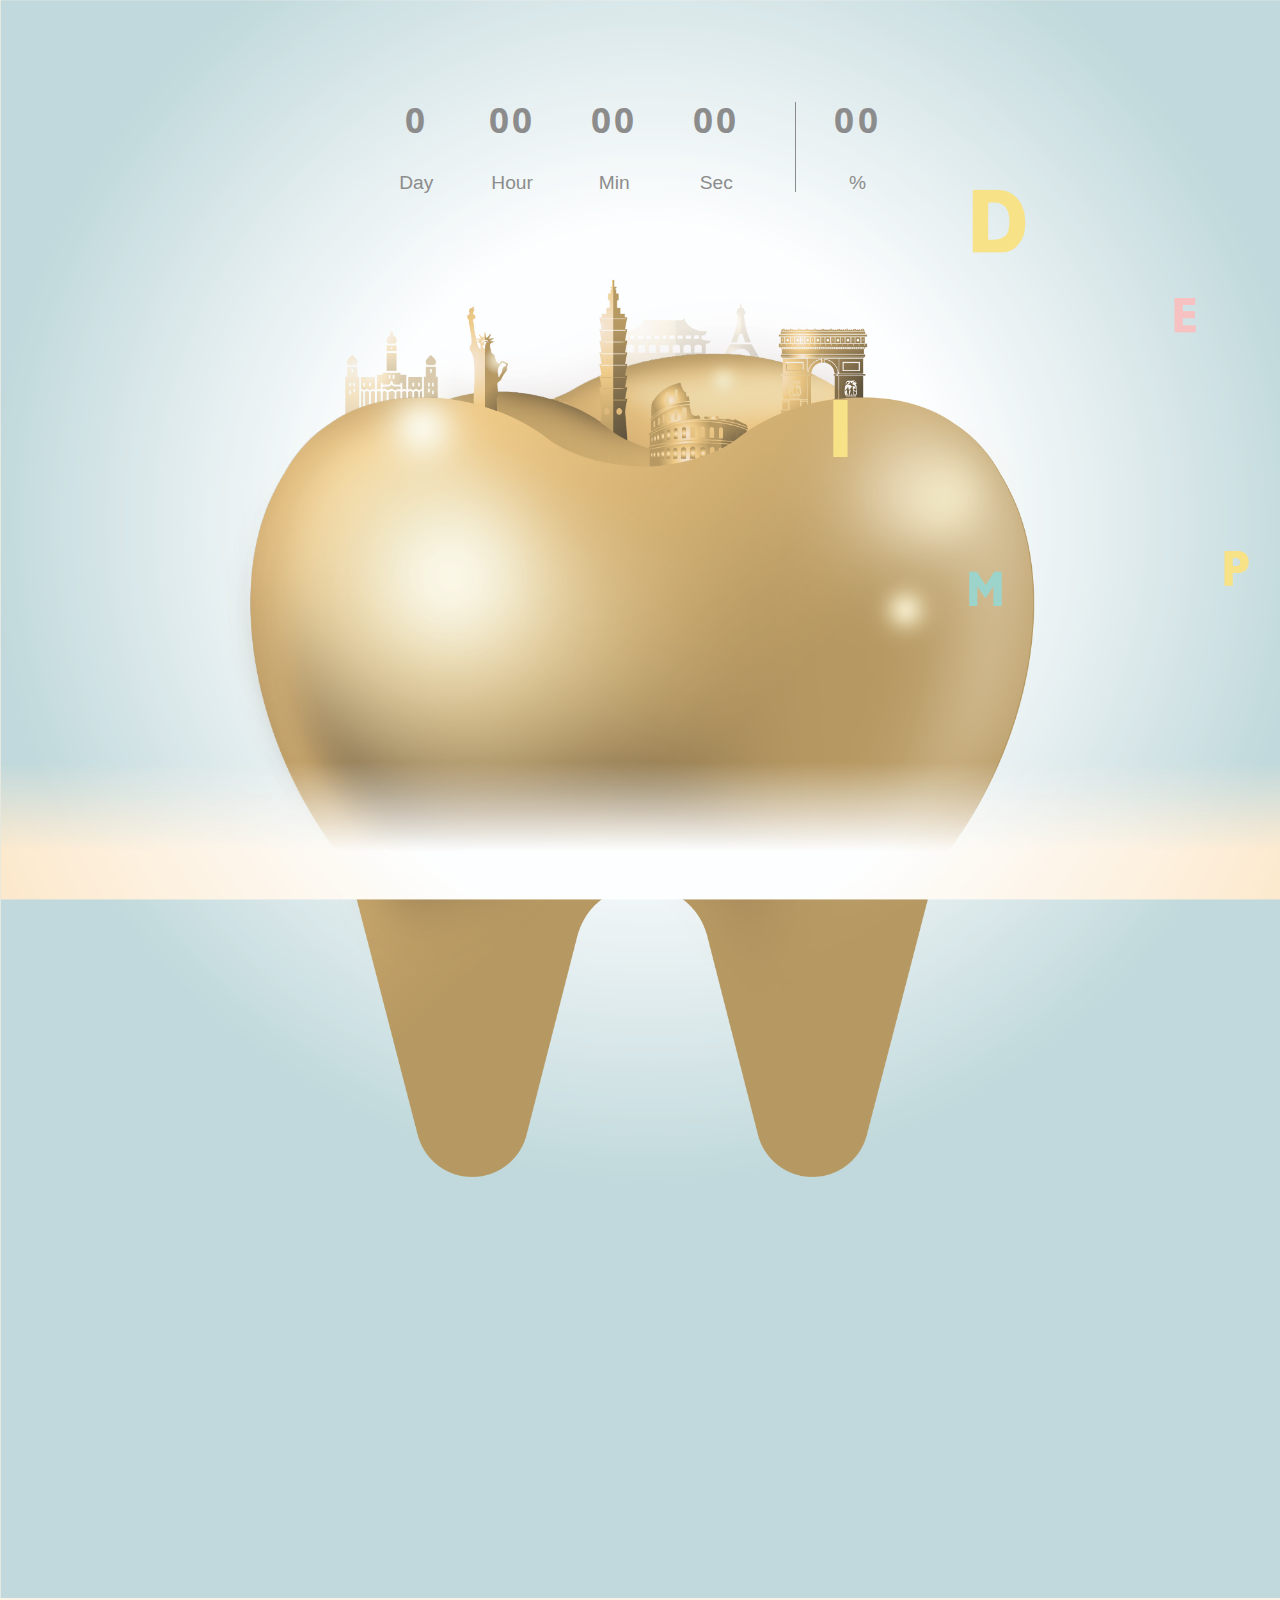
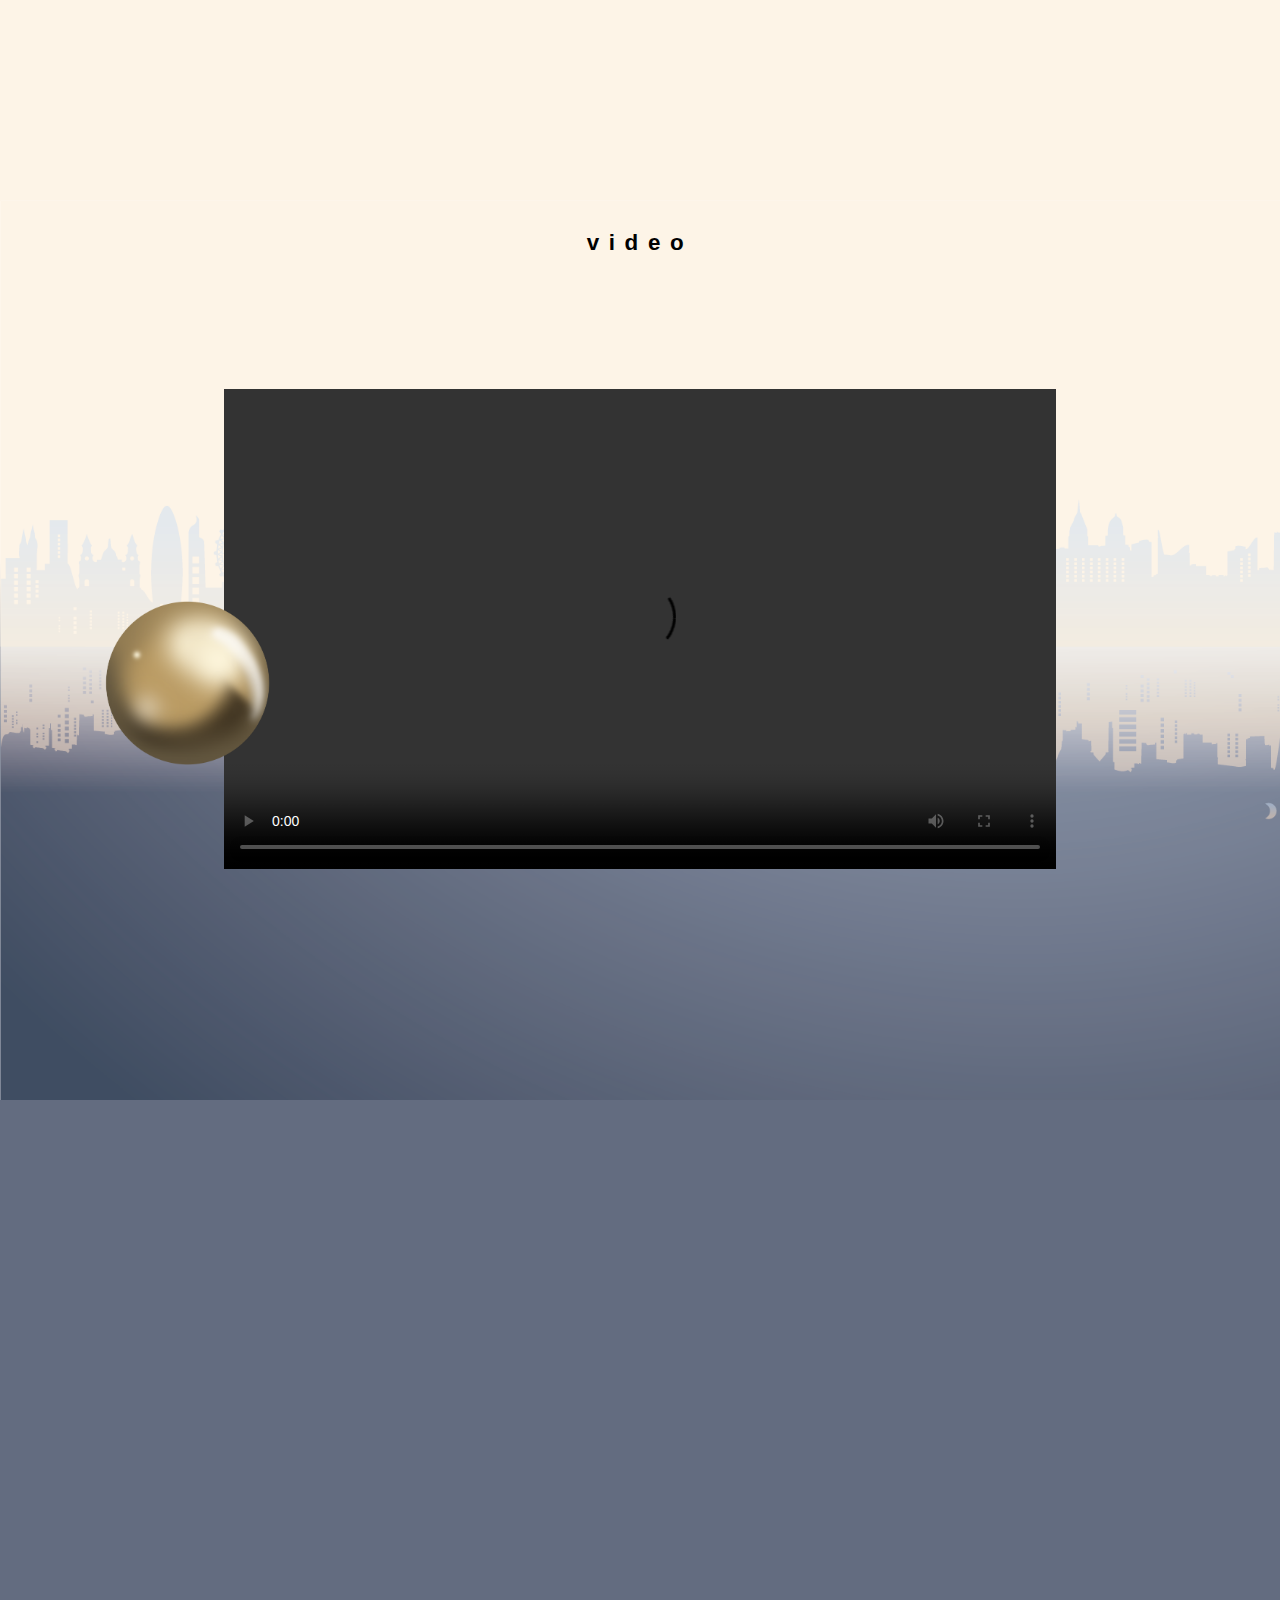
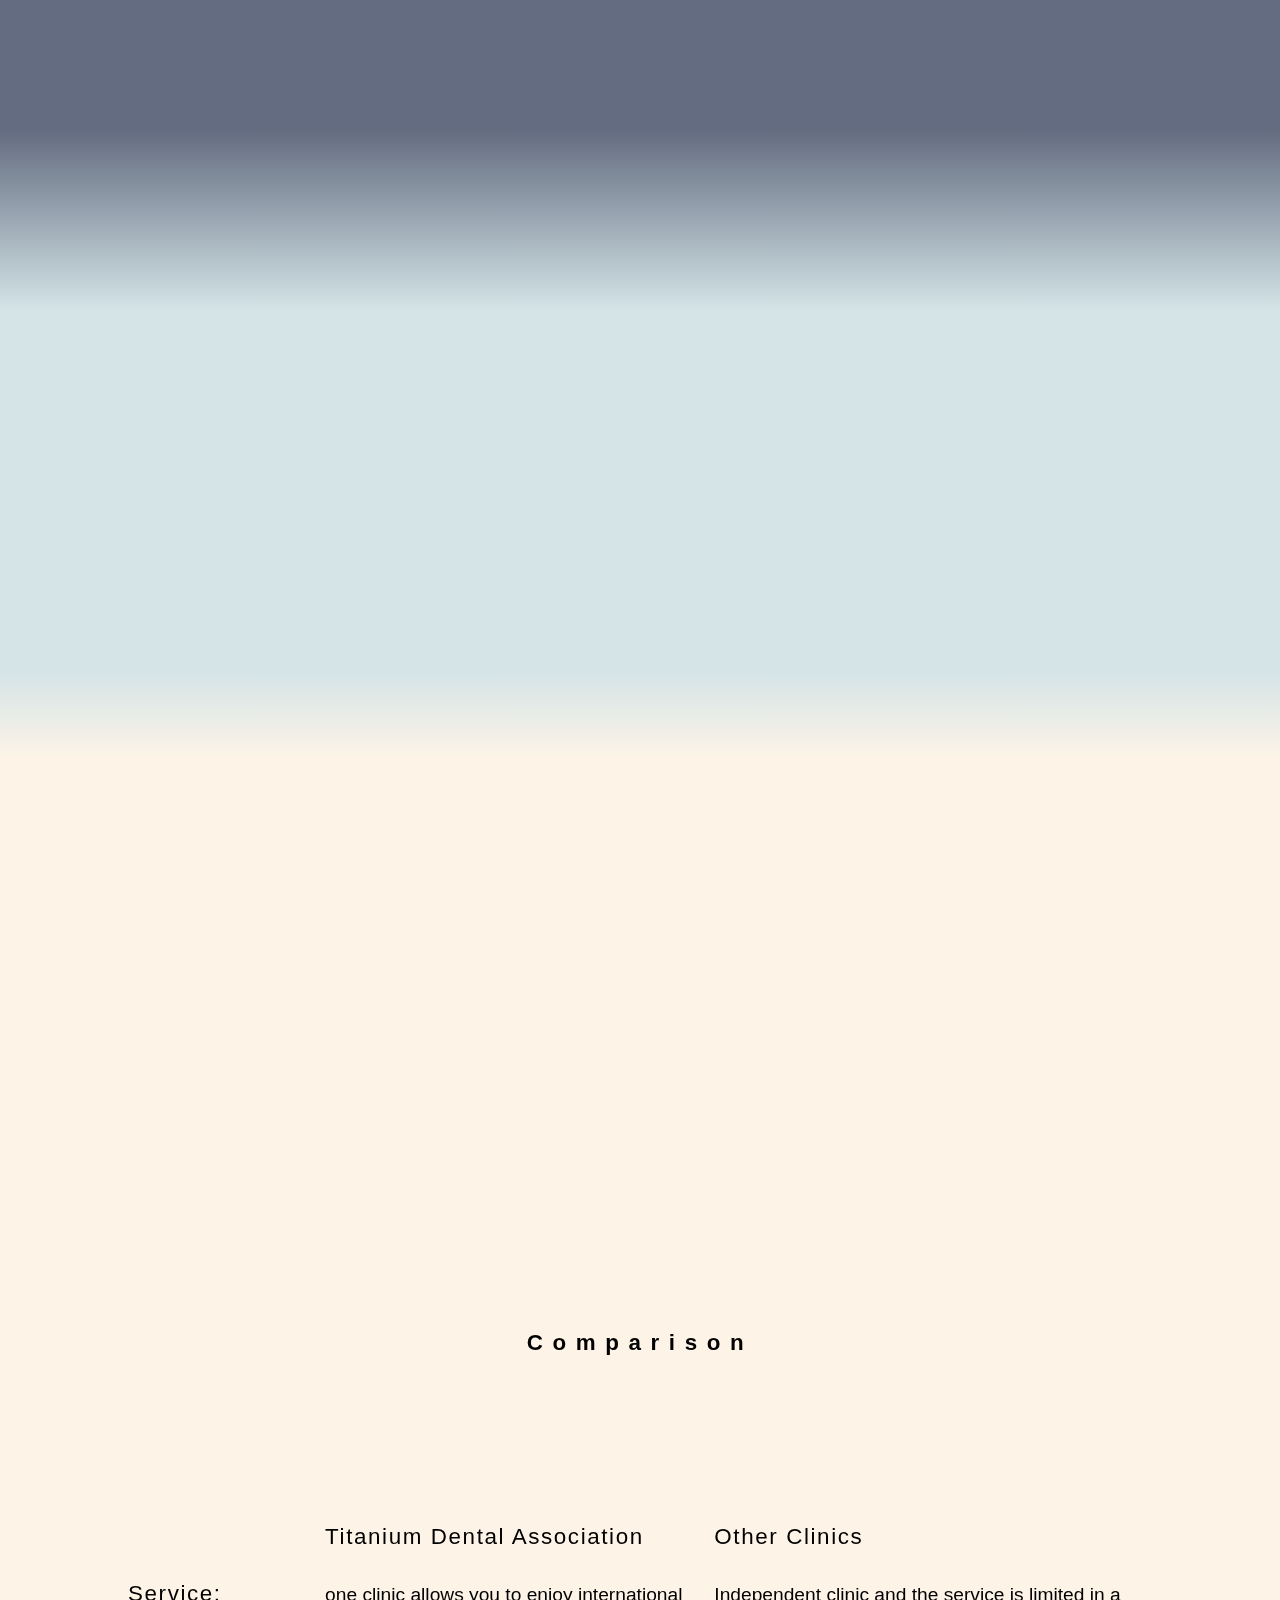
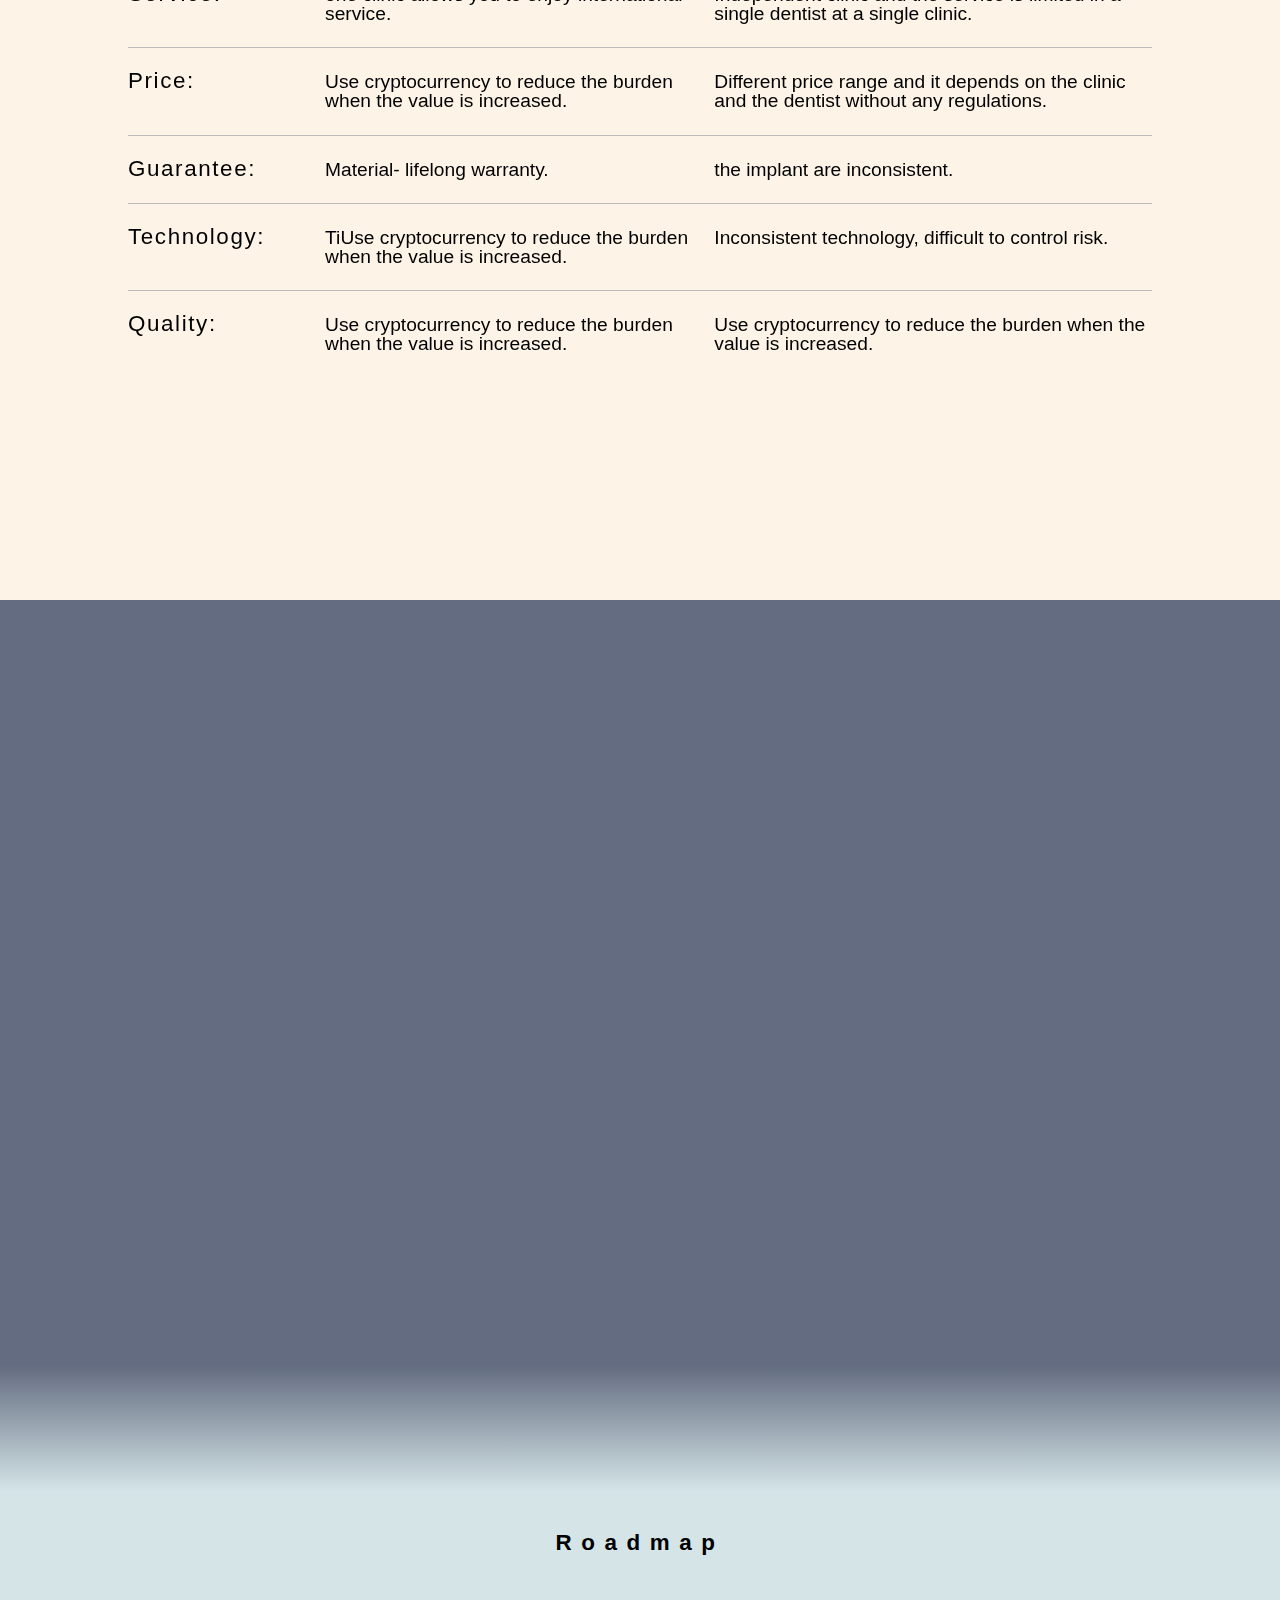
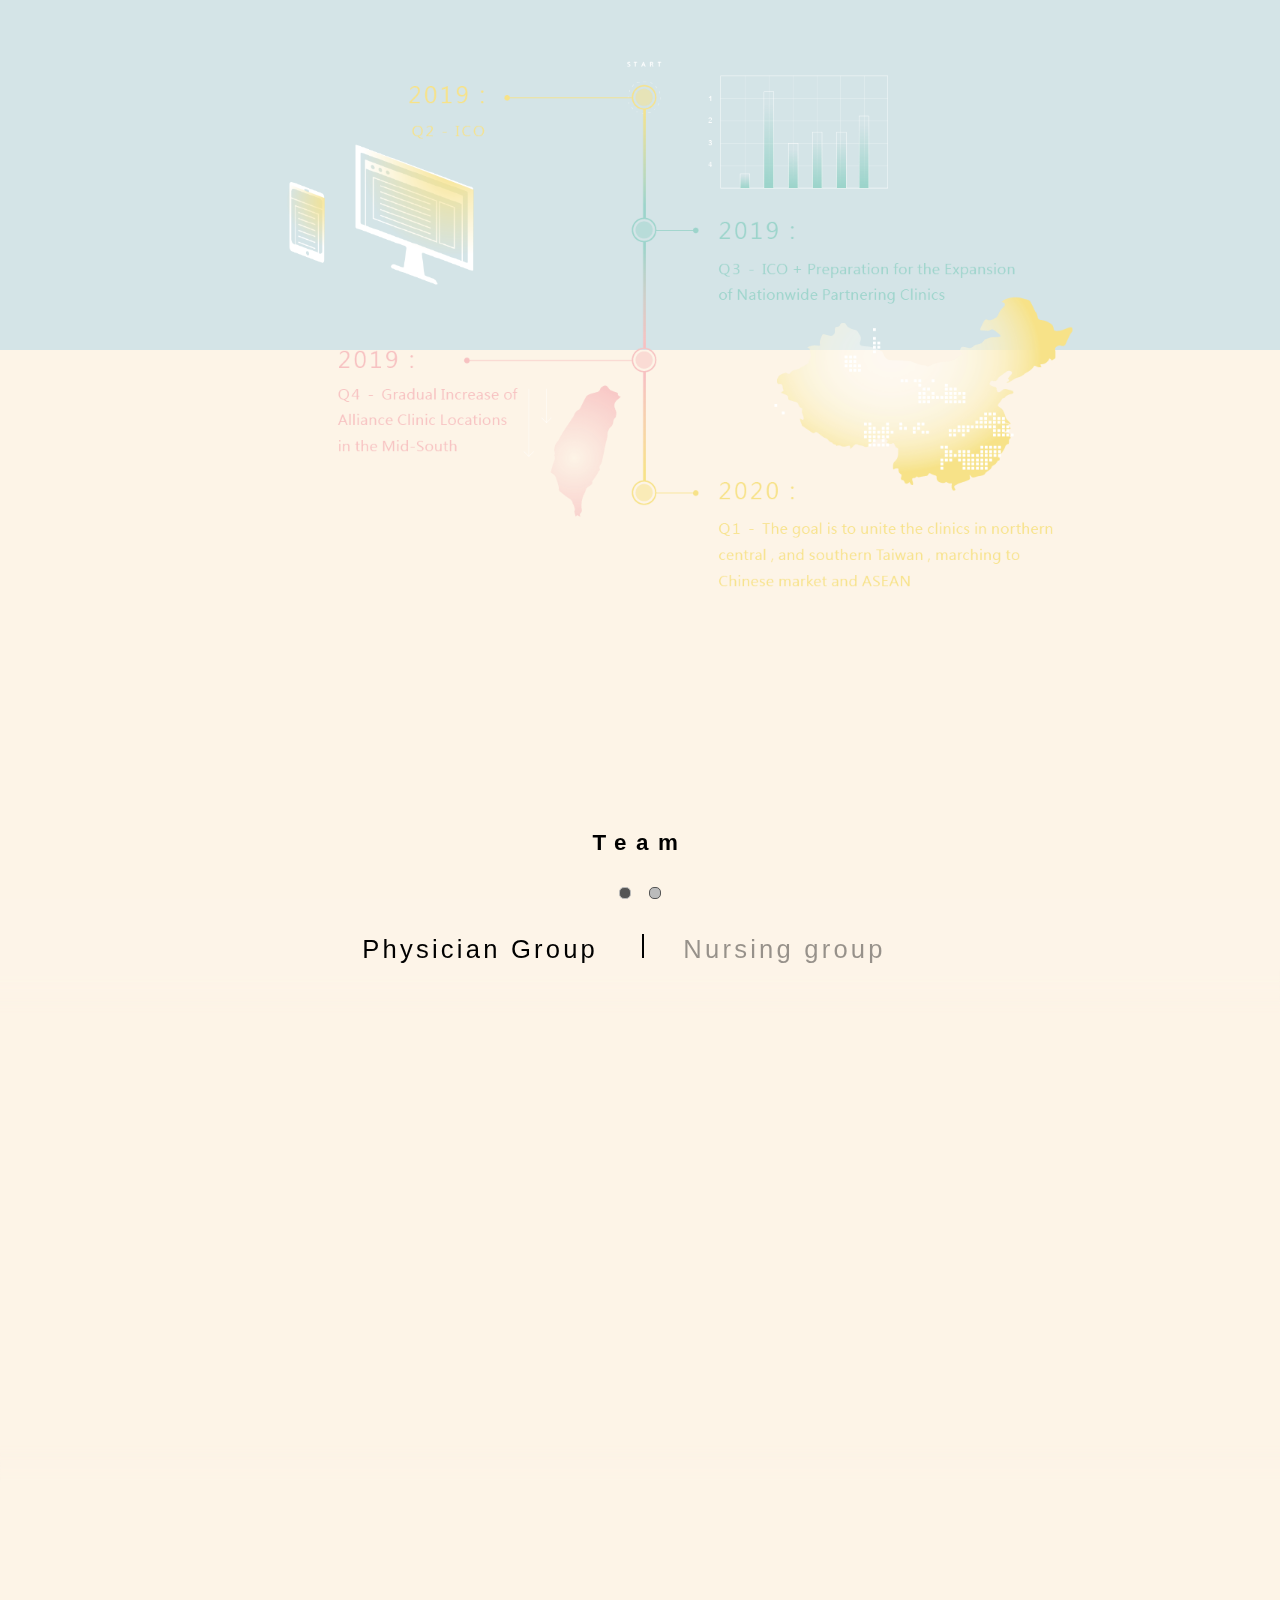
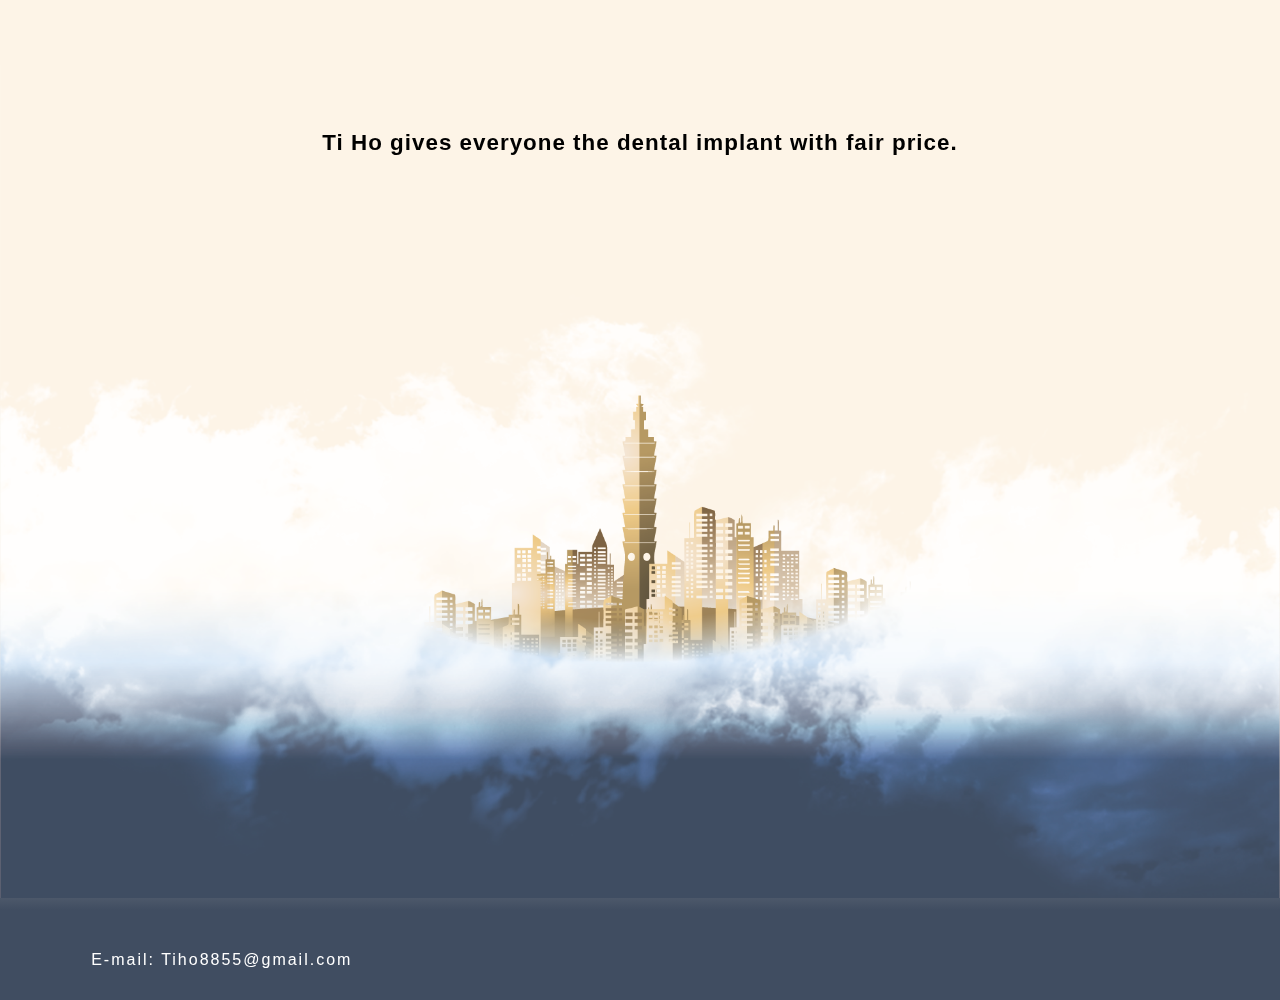
==== commit 04173f0d: "upload papper" ====
--- a/index.html
+++ b/index.html
@@ -6,11 +6,13 @@
     <meta http-equiv="X-UA-Compatible" content="ie=edge">
     <title>TIHO ICO</title>
 
-    <!-- <meta name=”description” content="">
-    <meta property="og:image" content="img/seo_logo.jpg">
-    <meta property="og:description" content="" />
-    <meta itemprop="image" content="img/seo_logo.jpg">
-    <meta name="twitter:card" content="img/seo_logo.jpg"> -->
+    <meta name=”description” content="Ti Ho gives everyone the dental implant with fair price.">
+    <meta property="og:image" content="img/seo_logo.png">
+    <meta property="og:description" content="Ti Ho gives everyone the dental implant with fair price." />
+    <meta itemprop="image" content="img/seo_logo.png">
+    <meta name="twitter:card" content="img/seo_logo.png">
+
+    <link rel="shortcut icon" href="img/seo_logo.png" type="image/x-icon" />
 
     <!-- import bootstrap 4.4.1 -->
     <!-- <link rel="stylesheet" href="https://stackpath.bootstrapcdn.com/bootstrap/4.1.1/css/bootstrap.min.css" integrity="sha384-WskhaSGFgHYWDcbwN70/dfYBj47jz9qbsMId/iRN3ewGhXQFZCSftd1LZCfmhktB" crossorigin="anonymous">
@@ -44,6 +46,7 @@
             </div> -->
             <div class="menu">
                 <ul id="menu">
+                    <li><a href="./TIHO＿英文白皮書1011.pdf" target="_blank">White papper</a></li>
                     <li><a href="#a-video">Video</a></li>
                     <li><a href="#a-about">About TIHO Token</a></li>
                     <li><a href="#a-problem">Problem</a></li>
@@ -53,9 +56,9 @@
                     <li><a href="#a-team">Team</a></li>
                     <li class="lang">Language<br />
                     <a href="./tc.html">TC</a>
-                    <a href="#">CN</a>
+                    <a href="./cn.html">CN</a>
                     <a href="#">EN</a>
-                    <a href="#">JP</a></li>
+                    <a href="./jp.html">JP</a></li>
                 </ul>
             </div>
         </div>
@@ -99,11 +102,11 @@
                 <div class="video">
                     <h4 class="title">video</h4>
                     <div class="video-file appear">
-                        <!-- <video controls>
-                            <source src="https://www.youtube.com/watch?v=h36fp6JZ_cQ" type="video/mp4">
-                        </video> -->
+                        <video controls>
+                            <source src="https://tiho.io/TIHOvideo.mp4" type="video/mp4">
+                        </video>
                         <!-- <embed src="https://www.youtube.com/watch?v=h36fp6JZ_cQ" type=""> -->
-                        <iframe src="https://www.youtube.com/embed/h36fp6JZ_cQ?rel=0&amp;showinfo=0" frameborder="0" allow="autoplay; encrypted-media" allowfullscreen></iframe>
+                        <!-- <iframe src="https://www.youtube.com/embed/h36fp6JZ_cQ?rel=0&amp;showinfo=0" frameborder="0" allow="autoplay; encrypted-media" allowfullscreen></iframe> -->
                         <img src="img/TIHO_Web_Ingredient-14.png" alt="">
                         <img src="img/TIHO_Web_Ingredient-15.png" alt="">
                     </div>
@@ -268,7 +271,9 @@
                                         <div class="pub-sale-card-inner">
                                             <img src="img/block10_X.png" class="h-cursor-pointer pub-close" alt="">
                                             <h5>ICO Public Sale</h5>
-                                            <p>1~5000 10%, 5001~9999 15%, 10000 20%</p>
+                                            <p>1~50 Tokens- Receive 10% Bonus.
+                                                    5001~9999 Tokens- Receive 15% Bonus.
+                                                    10,000 or above Tokens- Receive 20% Bonus</p>
                                         </div>
                                     </div>
                                 </div>
@@ -561,7 +566,7 @@
             <footer>
                 <div class="d-row d-sm-col">
                     <div class="email">
-                        <p><img src="img/TIHO_Web_Ingredient-36.png" alt="">E-mail: Tiho@gmail.com</p>
+                        <p><img src="img/TIHO_Web_Ingredient-36.png" alt="">E-mail: Tiho8855@gmail.com</p>
                     </div>
                     <div class="icon">
                         <a href=""><img src="img/TIHO_Web_Ingredient-37.png" alt=""></a>
--- a/stylesheet/css/stylesheet.css
+++ b/stylesheet/css/stylesheet.css
@@ -1,3 +1,3 @@
-﻿@import url("https://fonts.googleapis.com/css?family=Open+Sans+Condensed:300");.video-block-bgi,.about-block-bgi,.question-block-bgi,.compare-block-bgi,.rules-block-bgi,.map-block-bgi{content:"";position:absolute;top:0;left:0;width:100%;height:100%;background-repeat:no-repeat;background-size:cover}html,body,div,span,applet,object,iframe,h1,h2,h3,h4,h5,h6,p,blockquote,pre,a,abbr,acronym,address,big,cite,code,del,dfn,em,img,ins,kbd,q,s,samp,small,strike,strong,sub,sup,tt,var,b,u,i,center,dl,dt,dd,ol,ul,li,fieldset,form,label,legend,table,caption,tbody,tfoot,thead,tr,th,td,article,aside,canvas,details,embed,figure,figcaption,footer,header,hgroup,menu,nav,output,ruby,section,summary,time,mark,audio,video{margin:0;padding:0;border:0;font-size:100%;vertical-align:baseline}article,aside,details,figcaption,figure,footer,header,hgroup,menu,nav,section{display:block}body{line-height:1}ul{list-style:none;list-style-type:none}blockquote,q{quotes:none}blockquote:before,blockquote:after,q:before,q:after{content:'';content:none}table{border-collapse:collapse;border-spacing:0}*{font-family:'微軟正黑體', sans-serif;font-feature-settings:"liga" 0}body{background-color:#fff}a:focus{outline:none}a:visited,a:link{text-decoration:none;color:#000}.h-cursor-pointer:hover{cursor:pointer}.text-shadow{text-shadow:2px 2px 2px rgba(0,0,0,0.3)}.drop-shadow{-webkit-filter:drop-shadow(2px 2px 4px rgba(0,0,0,0.3));filter:drop-shadow(2px 2px 4px rgba(0,0,0,0.3))}.phone-appear{display:none}.op0{opacity:0}.op4{opacity:0.4}html,body{overflow-y:scroll}.container{background-color:#FDF4E7;max-width:1680px;margin:0 auto}.block-fixed{position:fixed;max-width:1680px;z-index:99}.block-fixed>img:first-child{margin:10%;width:180px}.block-fixed>img:nth-child(2),.block-fixed>img:nth-child(3),.block-fixed>img.close-btn{width:50px;position:absolute;left:92vw;margin:2%;top:20%}#menu{display:none}.menu ul{top:0;left:75vw;width:25vw;position:absolute;background-color:#fff;height:100vh;text-align:center}.menu li{padding:6vh 0 3vh}.lang{border-top:1px solid #000;margin-top:6vh;line-height:4vh}.lang a{opacity:0.4;padding:0 .5vw}.join{position:absolute;top:91vh;opacity:0;left:50vw;-webkit-transform:translateX(-50%);-ms-transform:translateX(-50%);transform:translateX(-50%)}.join img:first-child{left:50%;position:relative;-webkit-transform:translateX(-50%);-ms-transform:translateX(-50%);transform:translateX(-50%);top:-15px;-webkit-animation:float5 4s 0s infinite both;animation:float5 4s 0s infinite both}.join img:nth-child(2){-webkit-animation:lighterShowing 4s 0s infinite both;animation:lighterShowing 4s 0s infinite both}.block-fixed-right{position:absolute;right:3%}.block-fixed-right span{opacity:0;color:#8c8c8c}.page-mark{border-left:4px solid #fff;padding-left:8px;color:#fff;font-size:1.4rem;margin-bottom:1.2rem}.block-top{background-image:url(../../img/TIHO_Web_Ingredient-47.png);background-size:100%;background-repeat:no-repeat;text-align:center;height:200vh;position:relative}.time-count ul>li{display:inline-block;margin:8% 2% 2%;font-size:2.2rem;text-align:center;color:#8c8c8c}.time-count ul>li:last-child{padding-left:3%;border-left:1px solid #8c8c8c}.time-count h4{letter-spacing:.2rem;font-family:'Open Sans Condensed', sans-serif}.time-count p{font-size:1.2rem;font-weight:100}.large-img{position:relative}.large-img .floating-word{background-repeat:no-repeat;background-size:70%;background-position-x:center;height:1600px}.large-img .floating-word img{left:50%;width:100%;top:-15%}.large-img .floating-word img:nth-child(1){-webkit-animation:float1 9s 0s infinite both;animation:float1 9s 0s infinite both}.large-img .floating-word img:nth-child(2){-webkit-animation:float2 7s 0s infinite both;animation:float2 7s 0s infinite both}.large-img .floating-word img:nth-child(3){-webkit-animation:float2 8s 0s infinite both;animation:float2 8s 0s infinite both}.large-img .floating-word img:nth-child(4){-webkit-animation:float1 6s 0s infinite both;animation:float1 6s 0s infinite both}.large-img img{position:absolute}.large-img .ingredient img{left:50%;width:100%;max-width:1680px;bottom:0%;height:20%;position:fixed;-webkit-transform:translateX(-50%);-ms-transform:translateX(-50%);transform:translateX(-50%)}.dental-text{position:absolute;top:28%;right:11%;letter-spacing:1.8rem;font-size:2.2rem;font-weight:900;opacity:0}.yellow{color:#FFE888}.green{color:#9BE7D8}.red{color:#FFC5C5}.opening{width:100%;position:absolute;height:50vh;bottom:0}.opening>img{width:100%;left:0;top:0;position:absolute}.opening h2{position:fixed;top:50%;right:50%;font-size:1.8rem;border-bottom:1px solid #000;opacity:0.2}.block{text-align:center;max-width:1680px;height:100vh}.video-block{background:-webkit-gradient(linear, left top, left bottom, color-stop(40%, #FDF4E7), color-stop(60%, #636C80));background:-webkit-linear-gradient(top, #FDF4E7 40%, #636C80 60%);background:linear-gradient(180deg, #FDF4E7 40%, #636C80 60%);position:relative}.video-block-bgi{background-image:url(../../img/TIHO_Web_Ingredient-49.png)}.video-block h4.title{margin-bottom:15vh}.opening-word-div{position:fixed;top:50%;left:50%;width:80%;max-width:1344px;-webkit-transform:translateX(-47%);-ms-transform:translateX(-47%);transform:translateX(-47%)}.opening-word-div img{opacity:0;width:100%}h4.title{font-size:1.4rem;letter-spacing:.6rem;padding-top:2rem;margin-bottom:4rem}.appear{position:relative}iframe{width:65%;height:500px;pointer-events:none}.video-file img{position:absolute}.video-file img:nth-of-type(1){bottom:15%;left:2%;width:25%;-webkit-animation:float4 9s 0s infinite both;animation:float4 9s 0s infinite both}.video-file img:nth-of-type(2){top:12%;-webkit-animation:float3 7s 0s infinite both;animation:float3 7s 0s infinite both}.about-block{position:relative;background:-webkit-gradient(linear, left top, left bottom, color-stop(70%, #636C80), color-stop(90%, #D4E4E7));background:-webkit-linear-gradient(top, #636C80 70%, #D4E4E7 90%);background:linear-gradient(180deg, #636C80 70%, #D4E4E7 90%)}.about-block-bgi{opacity:0;background-image:url(../../img/TIHO_Web_Ingredient-04.png)}.about-block>img:first-child{position:absolute;left:0;top:10%;width:80%}.about-block h4{padding-top:4rem}.about{background-image:url(../../img/TIHO_Web_Ingredient-05.png);background-size:cover;width:80%;padding:4%;color:#fff;margin:0 auto}.about-img img{width:10%;padding:4% 2%}.about-text{padding:2%}.about-text h3{font-size:2.7rem;margin-bottom:2rem}.about-text span{border-bottom:3px solid #fff;padding-bottom:1.2rem}.content-p{padding-top:2rem;font-size:1.2rem}.question-block{position:relative;background:-webkit-gradient(linear, left top, left bottom, color-stop(30%, #D4E4E7), color-stop(40%, #FDF4E7));background:-webkit-linear-gradient(top, #D4E4E7 30%, #FDF4E7 40%);background:linear-gradient(180deg, #D4E4E7 30%, #FDF4E7 40%)}.question-block-bgi{opacity:0;background-image:url(../../img/TIHO_Web_Ingredient-50.png)}.question-block h4{padding-top:3rem;margin-bottom:3rem}.opt-dot{display:inline-block;height:10px;width:10px;border-radius:5px;border:1px solid #555555;background-color:#bbbbbb;margin:0 .4rem}.opt-dot:hover{cursor:pointer}.opt-dot#question-1,.opt-dot#compare-1,.opt-dot#rules-1,.opt-dot#team-1{border-color:#bbb;background-color:#555}.option-text{margin-top:2rem;margin-bottom:1rem;letter-spacing:0.2rem}.option-text>div{display:inline-block;font-size:1.6rem;padding:0 2rem}.option-text .devided-line{border-right:2px solid #000;padding:2px;height:20px}.question .option-text .option-1{margin-left:1rem}.question-content{text-align:center}.question-content>div{margin:0 auto;max-width:50%}.question-content ol{list-style:inside decimal}.question-content li{margin-bottom:.5rem}.question-content .option-2{display:none}.question-content .content-p{line-height:1.5rem;letter-spacing:1px;text-align:left}.compare-block{background:-webkit-gradient(linear, left top, left bottom, color-stop(60%, #FDF4E7), color-stop(80%, #636C80));background:-webkit-linear-gradient(top, #FDF4E7 60%, #636C80 80%);background:linear-gradient(180deg, #FDF4E7 60%, #636C80 80%)}.compare-block-bgi{background-color:#FDF4E7;position:initial}.compare-block img{width:100%;max-width:1680px;position:absolute;height:35%;left:0;top:-12%}.compare-block h4{margin-bottom:2rem;position:relative;z-index:1}.compare-block p{position:relative;z-index:1}.compare-table{width:-webkit-fit-content;width:-moz-fit-content;width:fit-content;margin:6rem auto 0rem;text-align:left}.compare-table table{width:80%;margin:0 auto}thead th{padding:12px}th{font-size:1.4rem;letter-spacing:0.1rem;font-weight:500}tbody tr{border-bottom:1px solid #bbb}tbody tr:last-child{border:none}tbody th{padding-right:48px}tbody td{font-size:1.2rem;padding:24px 0px 24px 12px}.rules-block{color:#fff;position:relative;background:-webkit-gradient(linear, left top, left bottom, color-stop(85%, #636C80), color-stop(99%, #D4E4E7));background:-webkit-linear-gradient(top, #636C80 85%, #D4E4E7 99%);background:linear-gradient(180deg, #636C80 85%, #D4E4E7 99%)}.rules-block-bgi{padding-top:2rem;background-image:url(../../img/TIHO_Web_Ingredient-10.png);opacity:0}.rules-block-bgi>img{position:absolute;-webkit-transform:translateX(-50%);-ms-transform:translateX(-50%);transform:translateX(-50%)}.rules-block-bgi>img:first-child{width:85%;left:50%;opacity:.2;top:-20%}.rules-block-bgi>img:nth-child(2){width:0%;top:-20%}.rules-block-bgi>img:nth-child(3){width:100%;top:-20%;opacity:.8;z-index:2}.rules-block h4{margin-top:5vh}.rules-block .option-text{width:98%}.rules-block .devided-line{border-color:#fff}.rules-block img.option-2{display:none}.d-row{display:-webkit-box;display:-webkit-flex;display:-ms-flexbox;display:flex;-webkit-box-orient:horizontal;-webkit-box-direction:normal;-webkit-flex-direction:row;-ms-flex-direction:row;flex-direction:row}.f-40{-webkit-box-flex:40;-webkit-flex:40;-ms-flex:40;flex:40}.f-50{-webkit-box-flex:50;-webkit-flex:50;-ms-flex:50;flex:50}.f-60{-webkit-box-flex:60;-webkit-flex:60;-ms-flex:60;flex:60}.pie-chart{text-align:left;position:relative}.pie-chart img{width:85%;padding-left:6rem;padding-top:20px}.rules .option-text .option-1{margin-left:3rem}.rules-content>div{margin:0 auto;width:70%;line-height:2.2rem;letter-spacing:1px;text-align:left;padding-top:20px;padding-bottom:20px;position:relative}.rules-content .option-1>div:first-child,.rules-content .option-2>div:first-child{border-bottom:1px solid #fff;padding-bottom:20px}.rules-content .option-2{display:none}.rules-content .content-p div:nth-child(2){padding-top:20px}.pub-sale{border:1px solid #fff;border-radius:30px;position:absolute;width:-webkit-fit-content;width:-moz-fit-content;width:fit-content;padding:2.5px 6px;top:18px;right:0}.pub-sale>img{vertical-align:middle;margin-right:8px;width:28px}.pub-sale-card{display:none;opacity:0;position:fixed;top:0;left:0;height:100%;width:100%;background-color:rgba(0,0,0,0.322)}.pub-sale-card-inner{top:50%;left:50%;-webkit-transform:translate(-50%, -50%);-ms-transform:translate(-50%, -50%);transform:translate(-50%, -50%);position:absolute;height:25vh;width:55vw;background-color:#fff;color:#000;text-align:center}.pub-sale-card-inner h5{margin-top:8vh}.pub-sale-card-inner>img{width:24px;position:absolute;top:12px;right:12px}.overflow-rules{position:absolute;width:100%;bottom:0px;height:50vh;left:0}.map-block{background:-webkit-gradient(linear, left top, left bottom, color-stop(50%, #D4E4E7), color-stop(50%, #FDF4E7));background:-webkit-linear-gradient(top, #D4E4E7 50%, #FDF4E7 50%);background:linear-gradient(180deg, #D4E4E7 50%, #FDF4E7 50%)}.map-bgi{width:85%;margin:auto;background-image:url(../../img/TIHO_Web_Ingredient-33.png);background-repeat:no-repeat;background-size:contain;background-position-x:50%;text-align:center}.map-bgi img{-webkit-transform:scale(0.85);-ms-transform:scale(0.85);transform:scale(0.85);position:relative;left:2%}.team-block h4{margin-bottom:2rem}.team-block .option-title{z-index:2;position:relative}.team-block .option-text{margin-bottom:0}.team-block .option-text .option-1{padding-left:0rem}.team-block .team-content{position:relative}.team-block .team-content .content-p{width:80%;margin:auto;height:480px;overflow-y:scroll;padding-top:5vh;margin-top:1.6rem;text-align:center}.team-block .team-content .option-2{display:none}.team-block .team-content>img{position:absolute;height:180px;width:100%;-webkit-transform:translateX(-50%);-ms-transform:translateX(-50%);transform:translateX(-50%)}.team-block .team-content>img:nth-of-type(1){top:-10vh;z-index:1}.team-block .team-content>img:nth-of-type(2){bottom:-5vh}.team-block .thum{width:12%;margin:12px;display:-webkit-inline-box;display:-webkit-inline-flex;display:-ms-inline-flexbox;display:inline-flex;-webkit-box-orient:vertical;-webkit-box-direction:normal;-webkit-flex-direction:column;-ms-flex-direction:column;flex-direction:column}.team-block .thum img{width:100%;-webkit-filter:sepia(40%);filter:sepia(40%)}.team-block .thum p{font-size:14px}.team-block .empty-height{height:100px}.bottom-block{position:relative}.bottom-block>div h4{letter-spacing:1px;width:70%;margin:0 auto;position:relative}.bottom-block>div>img{width:100%;margin-top:-7%}footer{position:absolute;bottom:2rem;color:#fff;width:100%}footer>div{-webkit-box-pack:justify;-webkit-justify-content:space-between;-ms-flex-pack:justify;justify-content:space-between;margin:0 4%}.email{letter-spacing:2px;margin:auto 0}.email img{vertical-align:middle;width:30px;padding:0 20px}.icon img{width:48px;margin-left:20px}@media (min-width: 1680px){.block-fixed img:nth-child(2),.block-fixed img:nth-child(3){left:1580px}.block-top{background-size:1680px}iframe{height:600px}.question-block{background-position-y:105%}.rules-block{padding-bottom:16rem}.rules-block>img:nth-child(2){top:-37%;height:40%}.team-block .team-content .content-p{width:75%}}@media (max-width: 1280px){iframe{height:480px}.rules-block>img:nth-child(2){top:-55%}.map-bgi img{-webkit-transform:scale(0.75);-ms-transform:scale(0.75);transform:scale(0.75);position:relative;left:-2%;bottom:45px}}@media (max-width: 1024px){.rules-block>img:nth-child(2){top:-39%}}@media (max-width: 768px){.phone-appear{display:initial}.non-phone-appear{display:none}.block-fixed>img:nth-child(2),.block-fixed img:nth-child(3){left:86vw;width:30px;margin-top:20px}.menu ul{width:80vw;left:20vw}.menu li{padding-top:5vh}.lang{margin-top:3vh}.join{top:92vh}.join img:first-child{width:14px}.join img:nth-child(2){width:255px}.block-top{background-image:url(../../img/TIHO_Web_Ingredient-52.png);background-size:120%;background-position-x:center}.block-top>img{margin-top:5rem;width:25%}.dental-text{top:15%;right:5%;letter-spacing:0.2rem;font-size:1.2rem;font-weight:500}.large-img .floating-word{height:1200px}.large-img .floating-word img{top:2%}.time-count ul>li{font-size:2rem;margin:18% 3% 2%}.time-count ul>li:last-child{padding-left:6%}.time-count p{font-size:0.8rem}.video-opening{height:120px}.video-opening img{top:-100%}.video{padding-bottom:360px;background-size:cover}h4.title{font-size:1rem;font-weight:400;letter-spacing:3px;padding-top:32px;margin-bottom:20px}.video-block h4.title{margin-bottom:20px}iframe{height:175px;width:85%;position:relative;top:120px}.video-file img:nth-of-type(1){bottom:-155%;width:55%;left:10%}.video-file img:nth-of-type(2){left:80%;width:15%}.about{width:72%}.about-img{width:70%;margin:auto}.about-img img{width:40%}.about-text{padding:8px}.about-text h3{font-size:17px;font-weight:400;margin-bottom:28px}.about-text p{letter-spacing:0;line-height:0.9rem;font-size:12px}.content-p{font-size:14px;letter-spacing:1px;text-align:left;line-height:1.1rem;padding-top:1vh}.option-text{margin-top:.9rem;margin-bottom:.9rem}.option-text>div{font-size:16px;letter-spacing:0px;padding:0 12px}.option-text .devided-line{height:8px}.question-block-bgi{background-image:url(../../img/TIHO_Web_Ingredient-54-3.png)}.question-content>div{max-width:80%}.question-content .content-p{line-height:1.1rem}.question-content .content-p.option-1{margin-right:12px}.question-content ol{list-style-position:outside}.question-content li{margin-bottom:.5vh;line-height:.9rem}.question-content .option-2{height:50vh;overflow-y:scroll}.compare-block{z-index:1}.compare-block .phone-appear{position:relative;z-index:1}.compare-block .option-text{letter-spacing:1px;text-align:left}.compare-block .option-text>div{font-size:13px}.compare-block .option-text>div:first-child{padding-right:0;padding-left:2px}.compare-block-bgi>div:last-child{width:75%;margin:auto;text-align:left}.compare-table{position:relative;z-index:1;width:100%;margin:0px auto;text-align:left}.compare-table .option-2{display:none}.compare-table th{padding-right:24px;font-size:14px;letter-spacing:.9px;font-weight:400}.compare-table td{font-size:12px;padding:20px 8px 10px 0px;opacity:0.8;font-weight:300}.rules-block{padding-top:0;padding-bottom:0}.rules-block-bgi{background-image:url(../../img/TIHO_Web_Phone-13.png)}.rules-block>img:nth-child(2){top:-140px;height:150px;z-index:1}.rules-block>img:nth-child(3){opacity:0.2;z-index:1;top:-12%;width:100vw}.rules-block .d-sm-col-reverse{-webkit-box-orient:vertical;-webkit-box-direction:reverse;-webkit-flex-direction:column-reverse;-ms-flex-direction:column-reverse;flex-direction:column-reverse}.rules-block .f-sm-100{-webkit-box-flex:100;-webkit-flex:100;-ms-flex:100;flex:100}.rules-block .option-text{margin-top:2vh;width:100%;text-align:left}.rules-block .option-text>div:first-child{padding-left:20px;padding-right:2px;margin-left:0}.rules-block .option-text>div:nth-child(3){padding-left:2px}.rules-block .option-title+div{height:75vh;overflow-y:scroll}.rules-block li{margin-bottom:12px}.rules-block li.phone-appear{display:block}.rules-content .content-p{line-height:1rem;width:80%;letter-spacing:1px}.pub-sale{padding:1px 2px;font-size:12px;letter-spacing:0px}.pub-sale img{width:14px;margin-right:4px}.pub-sale-card-inner{width:90vw}.pub-sale-card-inner h5{margin-bottom:12px}.pie-chart img{width:75%;padding-left:3rem;padding-top:0}.pie-chart img:nth-child(3){left:10%}.map-bgi{background-image:url(../../img/TIHO_Web_Ingredient-54-phone.png);background-size:150%;width:100%}.map-bgi img{-webkit-transform:scale(1);-ms-transform:scale(1);transform:scale(1);width:90%;top:45px;margin-bottom:150px}.team .thum{width:25%;display:inline-block;margin:6px}.team-block .team-content .content-p{height:70vh}.team-block .team-content>img{height:70px}.team-block .team-content>img:nth-of-type(1){top:-5vh}.bottom-block>div>img{margin-top:17vh}.bottom-block>div h4{width:100%;margin:8vh auto;position:absolute;padding-top:0}.d-sm-col{-webkit-box-orient:vertical;-webkit-box-direction:normal;-webkit-flex-direction:column;-ms-flex-direction:column;flex-direction:column}.email{margin-bottom:24px}.email p{font-size:14px}.email img{width:24px}.icon img{width:36px}}@-webkit-keyframes fInOut{0%,100%{opacity:0}25%,75%{opacity:1}}@keyframes fInOut{0%,100%{opacity:0}25%,75%{opacity:1}}@-webkit-keyframes float1{0%,50%,100%{opacity:1;-webkit-transform:translate(-50%, -3%);transform:translate(-50%, -3%)}25%,75%{opacity:1;-webkit-transform:translate(-50%, 3%);transform:translate(-50%, 3%)}}@keyframes float1{0%,50%,100%{opacity:1;-webkit-transform:translate(-50%, -3%);transform:translate(-50%, -3%)}25%,75%{opacity:1;-webkit-transform:translate(-50%, 3%);transform:translate(-50%, 3%)}}@-webkit-keyframes float2{0%,50%,100%{opacity:1;-webkit-transform:translate(-50%, -5%);transform:translate(-50%, -5%)}25%,75%{opacity:1;-webkit-transform:translate(-50%, 5%);transform:translate(-50%, 5%)}}@keyframes float2{0%,50%,100%{opacity:1;-webkit-transform:translate(-50%, -5%);transform:translate(-50%, -5%)}25%,75%{opacity:1;-webkit-transform:translate(-50%, 5%);transform:translate(-50%, 5%)}}@-webkit-keyframes float3{0%,50%,100%{opacity:1;-webkit-transform:translate(-7%, 0%);transform:translate(-7%, 0%)}25%,75%{opacity:1;-webkit-transform:translate(7%, 0%);transform:translate(7%, 0%)}}@keyframes float3{0%,50%,100%{opacity:1;-webkit-transform:translate(-7%, 0%);transform:translate(-7%, 0%)}25%,75%{opacity:1;-webkit-transform:translate(7%, 0%);transform:translate(7%, 0%)}}@-webkit-keyframes float4{0%,50%,100%{opacity:1;-webkit-transform:translate(-9%, 0%);transform:translate(-9%, 0%)}25%,75%{opacity:1;-webkit-transform:translate(9%, 0%);transform:translate(9%, 0%)}}@keyframes float4{0%,50%,100%{opacity:1;-webkit-transform:translate(-9%, 0%);transform:translate(-9%, 0%)}25%,75%{opacity:1;-webkit-transform:translate(9%, 0%);transform:translate(9%, 0%)}}@-webkit-keyframes float5{0%,50%,100%{opacity:0;-webkit-transform:translate(-50%, -175%);transform:translate(-50%, -175%)}25%,75%{opacity:1;-webkit-transform:translate(-50%, 5%);transform:translate(-50%, 5%)}}@keyframes float5{0%,50%,100%{opacity:0;-webkit-transform:translate(-50%, -175%);transform:translate(-50%, -175%)}25%,75%{opacity:1;-webkit-transform:translate(-50%, 5%);transform:translate(-50%, 5%)}}@-webkit-keyframes lighterShowing{0%,50%,100%{-webkit-filter:invert(0%);filter:invert(0%)}25%,75%{-webkit-filter:invert(25%);filter:invert(25%)}}@keyframes lighterShowing{0%,50%,100%{-webkit-filter:invert(0%);filter:invert(0%)}25%,75%{-webkit-filter:invert(25%);filter:invert(25%)}}
+﻿@import url("https://fonts.googleapis.com/css?family=Open+Sans+Condensed:300");.video-block-bgi,.about-block-bgi,.question-block-bgi,.compare-block-bgi,.rules-block-bgi,.map-block-bgi{content:"";position:absolute;top:0;left:0;width:100%;height:100%;background-repeat:no-repeat;background-size:cover}html,body,div,span,applet,object,iframe,h1,h2,h3,h4,h5,h6,p,blockquote,pre,a,abbr,acronym,address,big,cite,code,del,dfn,em,img,ins,kbd,q,s,samp,small,strike,strong,sub,sup,tt,var,b,u,i,center,dl,dt,dd,ol,ul,li,fieldset,form,label,legend,table,caption,tbody,tfoot,thead,tr,th,td,article,aside,canvas,details,embed,figure,figcaption,footer,header,hgroup,menu,nav,output,ruby,section,summary,time,mark,audio,video{margin:0;padding:0;border:0;font-size:100%;vertical-align:baseline}article,aside,details,figcaption,figure,footer,header,hgroup,menu,nav,section{display:block}body{line-height:1}ul{list-style:none;list-style-type:none}blockquote,q{quotes:none}blockquote:before,blockquote:after,q:before,q:after{content:'';content:none}table{border-collapse:collapse;border-spacing:0}*{font-family:'微軟正黑體', sans-serif;font-feature-settings:"liga" 0}body{background-color:#fff}a:focus{outline:none}a:visited,a:link{text-decoration:none;color:#000}.h-cursor-pointer:hover{cursor:pointer}.text-shadow{text-shadow:2px 2px 2px rgba(0,0,0,0.3)}.drop-shadow{-webkit-filter:drop-shadow(2px 2px 4px rgba(0,0,0,0.3));filter:drop-shadow(2px 2px 4px rgba(0,0,0,0.3))}.phone-appear{display:none}.op0{opacity:0}.op4{opacity:0.4}html,body{overflow-y:scroll}.container{background-color:#FDF4E7;max-width:1680px;margin:0 auto}.block-fixed{position:fixed;max-width:1680px;z-index:99}.block-fixed>img:first-child{margin:10%;width:180px}.block-fixed>img:nth-child(2),.block-fixed>img:nth-child(3),.block-fixed>img.close-btn{width:50px;position:absolute;left:92vw;margin:2%;top:20%}#menu{display:none}.menu ul{top:0;left:75vw;width:25vw;position:absolute;background-color:#fff;height:100vh;text-align:center}.menu li{padding:5vh 0 2.5vh}.lang{border-top:1px solid #000;margin-top:6vh;line-height:4vh}.lang a{opacity:0.4;padding:0 .5vw}.join{position:absolute;top:91vh;opacity:0;left:50vw;-webkit-transform:translateX(-50%);-ms-transform:translateX(-50%);transform:translateX(-50%)}.join img:first-child{left:50%;position:relative;-webkit-transform:translateX(-50%);-ms-transform:translateX(-50%);transform:translateX(-50%);top:-15px;-webkit-animation:float5 4s 0s infinite both;animation:float5 4s 0s infinite both}.join img:nth-child(2){-webkit-animation:lighterShowing 4s 0s infinite both;animation:lighterShowing 4s 0s infinite both}.block-fixed-right{position:absolute;right:3%}.block-fixed-right span{opacity:0;color:#8c8c8c}.page-mark{border-left:4px solid #fff;padding-left:8px;color:#fff;font-size:1.4rem;margin-bottom:1.2rem}.block-top{background-image:url(../../img/TIHO_Web_Ingredient-47.png);background-size:100%;background-repeat:no-repeat;text-align:center;height:200vh;position:relative}.time-count ul>li{display:inline-block;margin:8% 2% 2%;font-size:2.2rem;text-align:center;color:#8c8c8c}.time-count ul>li:last-child{padding-left:3%;border-left:1px solid #8c8c8c}.time-count h4{letter-spacing:.2rem;font-family:'Open Sans Condensed', sans-serif}.time-count p{font-size:1.2rem;font-weight:100}.large-img{position:relative}.large-img .floating-word{background-repeat:no-repeat;background-size:70%;background-position-x:center;height:1600px}.large-img .floating-word img{left:50%;width:100%;top:-15%}.large-img .floating-word img:nth-child(1){-webkit-animation:float1 9s 0s infinite both;animation:float1 9s 0s infinite both}.large-img .floating-word img:nth-child(2){-webkit-animation:float2 7s 0s infinite both;animation:float2 7s 0s infinite both}.large-img .floating-word img:nth-child(3){-webkit-animation:float2 8s 0s infinite both;animation:float2 8s 0s infinite both}.large-img .floating-word img:nth-child(4){-webkit-animation:float1 6s 0s infinite both;animation:float1 6s 0s infinite both}.large-img img{position:absolute}.large-img .ingredient img{left:50%;width:100%;max-width:1680px;bottom:0%;height:20%;position:fixed;-webkit-transform:translateX(-50%);-ms-transform:translateX(-50%);transform:translateX(-50%)}.dental-text{position:absolute;top:28%;right:11%;letter-spacing:1.8rem;font-size:2.2rem;font-weight:900;opacity:0}.yellow{color:#FFE888}.green{color:#9BE7D8}.red{color:#FFC5C5}.opening{width:100%;position:absolute;height:50vh;bottom:0}.opening>img{width:100%;left:0;top:0;position:absolute}.opening h2{position:fixed;top:50%;right:50%;font-size:1.8rem;border-bottom:1px solid #000;opacity:0.2}.block{text-align:center;max-width:1680px;height:100vh}.video-block{background:-webkit-gradient(linear, left top, left bottom, color-stop(40%, #FDF4E7), color-stop(60%, #636C80));background:-webkit-linear-gradient(top, #FDF4E7 40%, #636C80 60%);background:linear-gradient(180deg, #FDF4E7 40%, #636C80 60%);position:relative}.video-block-bgi{background-image:url(../../img/TIHO_Web_Ingredient-49.png)}.video-block h4.title{margin-bottom:15vh}.opening-word-div{position:fixed;top:50%;left:50%;width:80%;max-width:1344px;-webkit-transform:translateX(-47%);-ms-transform:translateX(-47%);transform:translateX(-47%)}.opening-word-div img{opacity:0;width:100%}h4.title{font-size:1.4rem;letter-spacing:.6rem;padding-top:2rem;margin-bottom:4rem}.appear{position:relative}iframe,video{width:65%;height:500px;pointer-events:none}.video-file img{position:absolute}.video-file img:nth-of-type(1){bottom:15%;left:2%;width:25%;-webkit-animation:float4 9s 0s infinite both;animation:float4 9s 0s infinite both}.video-file img:nth-of-type(2){top:12%;-webkit-animation:float3 7s 0s infinite both;animation:float3 7s 0s infinite both}.about-block{position:relative;background:-webkit-gradient(linear, left top, left bottom, color-stop(70%, #636C80), color-stop(90%, #D4E4E7));background:-webkit-linear-gradient(top, #636C80 70%, #D4E4E7 90%);background:linear-gradient(180deg, #636C80 70%, #D4E4E7 90%)}.about-block-bgi{opacity:0;background-image:url(../../img/TIHO_Web_Ingredient-04.png)}.about-block>img:first-child{position:absolute;left:0;top:10%;width:80%}.about-block h4{padding-top:4rem}.about{background-image:url(../../img/TIHO_Web_Ingredient-05.png);background-size:cover;width:80%;padding:4%;color:#fff;margin:0 auto}.about-img img{width:10%;padding:4% 2%}.about-text{padding:2%}.about-text h3{font-size:2.7rem;margin-bottom:2rem}.about-text span{border-bottom:3px solid #fff;padding-bottom:1.2rem}.content-p{padding-top:2rem;font-size:1.2rem}.question-block{position:relative;background:-webkit-gradient(linear, left top, left bottom, color-stop(30%, #D4E4E7), color-stop(40%, #FDF4E7));background:-webkit-linear-gradient(top, #D4E4E7 30%, #FDF4E7 40%);background:linear-gradient(180deg, #D4E4E7 30%, #FDF4E7 40%)}.question-block-bgi{opacity:0;background-image:url(../../img/TIHO_Web_Ingredient-50.png)}.question-block h4{padding-top:3rem;margin-bottom:3rem}.opt-dot{display:inline-block;height:10px;width:10px;border-radius:5px;border:1px solid #555555;background-color:#bbbbbb;margin:0 .4rem}.opt-dot:hover{cursor:pointer}.opt-dot#question-1,.opt-dot#compare-1,.opt-dot#rules-1,.opt-dot#team-1{border-color:#bbb;background-color:#555}.option-text{margin-top:2rem;margin-bottom:1rem;letter-spacing:0.2rem}.option-text>div{display:inline-block;font-size:1.6rem;padding:0 2rem}.option-text .devided-line{border-right:2px solid #000;padding:2px;height:20px}.question .option-text .option-1{margin-left:1rem}.question-content{text-align:center}.question-content>div{margin:0 auto;max-width:50%}.question-content ol{list-style:inside decimal}.question-content li{margin-bottom:.5rem}.question-content .option-2{display:none}.question-content .content-p{line-height:1.5rem;letter-spacing:1px;text-align:left}.compare-block{background:-webkit-gradient(linear, left top, left bottom, color-stop(60%, #FDF4E7), color-stop(80%, #636C80));background:-webkit-linear-gradient(top, #FDF4E7 60%, #636C80 80%);background:linear-gradient(180deg, #FDF4E7 60%, #636C80 80%)}.compare-block-bgi{background-color:#FDF4E7;position:initial}.compare-block img{width:100%;max-width:1680px;position:absolute;height:35%;left:0;top:-12%}.compare-block h4{margin-bottom:2rem;position:relative;z-index:1}.compare-block p{position:relative;z-index:1}.compare-table{width:-webkit-fit-content;width:-moz-fit-content;width:fit-content;margin:6rem auto 0rem;text-align:left}.compare-table table{width:80%;margin:0 auto}thead th{padding:12px}th{font-size:1.4rem;letter-spacing:0.1rem;font-weight:500}tbody tr{border-bottom:1px solid #bbb}tbody tr:last-child{border:none}tbody th{padding-right:48px}tbody td{font-size:1.2rem;padding:24px 0px 24px 12px}.rules-block{color:#fff;position:relative;background:-webkit-gradient(linear, left top, left bottom, color-stop(85%, #636C80), color-stop(99%, #D4E4E7));background:-webkit-linear-gradient(top, #636C80 85%, #D4E4E7 99%);background:linear-gradient(180deg, #636C80 85%, #D4E4E7 99%)}.rules-block-bgi{padding-top:2rem;background-image:url(../../img/TIHO_Web_Ingredient-10.png);opacity:0}.rules-block-bgi>img{position:absolute;-webkit-transform:translateX(-50%);-ms-transform:translateX(-50%);transform:translateX(-50%)}.rules-block-bgi>img:first-child{width:85%;left:50%;opacity:.2;top:-20%}.rules-block-bgi>img:nth-child(2){width:0%;top:-20%}.rules-block-bgi>img:nth-child(3){width:100%;top:-20%;opacity:.8;z-index:2}.rules-block h4{margin-top:5vh}.rules-block .option-text{width:98%}.rules-block .devided-line{border-color:#fff}.rules-block img.option-2{display:none}.d-row{display:-webkit-box;display:-webkit-flex;display:-ms-flexbox;display:flex;-webkit-box-orient:horizontal;-webkit-box-direction:normal;-webkit-flex-direction:row;-ms-flex-direction:row;flex-direction:row}.f-40{-webkit-box-flex:40;-webkit-flex:40;-ms-flex:40;flex:40}.f-50{-webkit-box-flex:50;-webkit-flex:50;-ms-flex:50;flex:50}.f-60{-webkit-box-flex:60;-webkit-flex:60;-ms-flex:60;flex:60}.pie-chart{text-align:left;position:relative}.pie-chart img{width:85%;padding-left:6rem;padding-top:20px}.rules .option-text .option-1{margin-left:3rem}.rules-content>div{margin:0 auto;width:70%;line-height:2.2rem;letter-spacing:1px;text-align:left;padding-top:20px;padding-bottom:20px;position:relative}.rules-content .option-1>div:first-child,.rules-content .option-2>div:first-child{border-bottom:1px solid #fff;padding-bottom:20px}.rules-content .option-2{display:none}.rules-content .content-p div:nth-child(2){padding-top:20px}.pub-sale{border:1px solid #fff;border-radius:30px;position:absolute;width:-webkit-fit-content;width:-moz-fit-content;width:fit-content;padding:2.5px 6px;top:18px;right:0}.pub-sale>img{vertical-align:middle;margin-right:8px;width:28px}.pub-sale-card{display:none;opacity:0;position:fixed;top:0;left:0;height:100%;width:100%;background-color:rgba(0,0,0,0.322)}.pub-sale-card-inner{top:50%;left:50%;-webkit-transform:translate(-50%, -50%);-ms-transform:translate(-50%, -50%);transform:translate(-50%, -50%);position:absolute;height:25vh;width:55vw;background-color:#fff;color:#000;text-align:center}.pub-sale-card-inner h5{margin-top:8vh}.pub-sale-card-inner>img{width:24px;position:absolute;top:12px;right:12px}.overflow-rules{position:absolute;width:100%;bottom:0px;height:50vh;left:0}.map-block{background:-webkit-gradient(linear, left top, left bottom, color-stop(50%, #D4E4E7), color-stop(50%, #FDF4E7));background:-webkit-linear-gradient(top, #D4E4E7 50%, #FDF4E7 50%);background:linear-gradient(180deg, #D4E4E7 50%, #FDF4E7 50%)}.map-bgi{width:85%;margin:auto;background-image:url(../../img/TIHO_Web_Ingredient-33.png);background-repeat:no-repeat;background-size:contain;background-position-x:50%;text-align:center}.map-bgi img{-webkit-transform:scale(0.85);-ms-transform:scale(0.85);transform:scale(0.85);position:relative;left:2%}.team-block h4{margin-bottom:2rem}.team-block .option-title{z-index:2;position:relative}.team-block .option-text{margin-bottom:0}.team-block .option-text .option-1{padding-left:0rem}.team-block .team-content{position:relative}.team-block .team-content .content-p{width:80%;margin:auto;height:480px;overflow-y:scroll;padding-top:5vh;margin-top:1.6rem;text-align:center}.team-block .team-content .option-2{display:none}.team-block .team-content>img{position:absolute;height:180px;width:100%;-webkit-transform:translateX(-50%);-ms-transform:translateX(-50%);transform:translateX(-50%)}.team-block .team-content>img:nth-of-type(1){top:-10vh;z-index:1}.team-block .team-content>img:nth-of-type(2){bottom:-5vh}.team-block .thum{width:12%;margin:12px;display:-webkit-inline-box;display:-webkit-inline-flex;display:-ms-inline-flexbox;display:inline-flex;-webkit-box-orient:vertical;-webkit-box-direction:normal;-webkit-flex-direction:column;-ms-flex-direction:column;flex-direction:column}.team-block .thum img{width:100%;-webkit-filter:sepia(40%);filter:sepia(40%)}.team-block .thum p{font-size:14px}.team-block .empty-height{height:100px}.bottom-block{position:relative;background:-webkit-gradient(linear, left top, left bottom, color-stop(70%, #FDF4E7), color-stop(90%, #404D61));background:-webkit-linear-gradient(top, #FDF4E7 70%, #404D61 90%);background:linear-gradient(180deg, #FDF4E7 70%, #404D61 90%)}.bottom-block>div h4{letter-spacing:1px;width:70%;margin:0 auto;position:relative}.bottom-block>div>img{width:100%;margin-top:-7%}footer{position:absolute;bottom:2rem;color:#fff;width:100%}footer>div{-webkit-box-pack:justify;-webkit-justify-content:space-between;-ms-flex-pack:justify;justify-content:space-between;margin:0 4%}.email{letter-spacing:2px;margin:auto 0}.email img{vertical-align:middle;width:30px;padding:0 20px}.icon img{width:48px;margin-left:20px}@media (min-width: 1680px){.block-fixed img:nth-child(2),.block-fixed img:nth-child(3){left:1580px}.block-top{background-size:1680px}iframe,video{height:600px}.question-block{background-position-y:105%}.rules-block{padding-bottom:16rem}.rules-block>img:nth-child(2){top:-37%;height:40%}.team-block .team-content .content-p{width:75%}}@media (max-width: 1280px){iframe,video{height:480px}.rules-block>img:nth-child(2){top:-55%}.map-bgi img{-webkit-transform:scale(0.75);-ms-transform:scale(0.75);transform:scale(0.75);position:relative;left:-2%;bottom:45px}}@media (max-width: 1024px){.rules-block>img:nth-child(2){top:-39%}}@media (max-width: 768px){.phone-appear{display:initial}.non-phone-appear{display:none}.block-fixed>img:nth-child(2),.block-fixed img:nth-child(3){left:86vw;width:30px;margin-top:20px}.menu ul{width:80vw;left:20vw}.menu li{padding-top:4.5vh}.lang{margin-top:3vh}.join{top:91vh}.join img:first-child{width:14px}.join img:nth-child(2){width:225px}.block-top{background-image:url(../../img/TIHO_Web_Ingredient-52.png);background-size:120%;background-position-x:center}.block-top>img{margin-top:5rem;width:25%}.dental-text{top:15%;right:5%;letter-spacing:0.2rem;font-size:1.2rem;font-weight:500}.large-img .floating-word{height:1200px}.large-img .floating-word img{top:2%}.time-count ul>li{font-size:2rem;margin:18% 3% 2%}.time-count ul>li:last-child{padding-left:6%}.time-count p{font-size:0.8rem}.video-opening{height:120px}.video-opening img{top:-100%}.video{padding-bottom:360px;background-size:cover}h4.title{font-size:1rem;font-weight:400;letter-spacing:3px;padding-top:32px;margin-bottom:20px}.video-block h4.title{margin-bottom:20px}iframe,video{height:175px;width:85%;position:relative;top:120px}.video-file img:nth-of-type(1){bottom:-155%;width:55%;left:10%}.video-file img:nth-of-type(2){left:80%;width:15%}.about{width:72%}.about-img{width:70%;margin:auto}.about-img img{width:40%}.about-text{padding:8px}.about-text h3{font-size:17px;font-weight:400;margin-bottom:28px}.about-text p{letter-spacing:0;line-height:0.9rem;font-size:12px}.content-p{font-size:14px;letter-spacing:1px;text-align:left;line-height:1.1rem;padding-top:1vh}.option-text{margin-top:.9rem;margin-bottom:.9rem}.option-text>div{font-size:16px;letter-spacing:0px;padding:0 12px}.option-text .devided-line{height:8px}.question-block-bgi{background-image:url(../../img/TIHO_Web_Ingredient-54-3.png)}.question-content>div{max-width:80%}.question-content .content-p{line-height:1.1rem}.question-content .content-p.option-1{margin-right:12px}.question-content ol{list-style-position:outside}.question-content li{margin-bottom:.5vh;line-height:.9rem}.question-content .option-2{height:50vh;overflow-y:scroll}.compare-block{z-index:1}.compare-block .phone-appear{position:relative;z-index:1}.compare-block .option-text{letter-spacing:1px;text-align:left}.compare-block .option-text>div{font-size:13px}.compare-block .option-text>div:first-child{padding-right:0;padding-left:2px}.compare-block-bgi>div:last-child{width:75%;margin:auto;text-align:left}.compare-table{position:relative;z-index:1;width:100%;margin:0px auto;text-align:left}.compare-table .option-2{display:none}.compare-table th{padding-right:24px;font-size:14px;letter-spacing:.9px;font-weight:400}.compare-table td{font-size:12px;padding:20px 8px 10px 0px;opacity:0.8;font-weight:300}.rules-block{padding-top:0;padding-bottom:0}.rules-block-bgi{background-image:url(../../img/TIHO_Web_Phone-13.png)}.rules-block>img:nth-child(2){top:-140px;height:150px;z-index:1}.rules-block>img:nth-child(3){opacity:0.2;z-index:1;top:-12%;width:100vw}.rules-block .d-sm-col-reverse{-webkit-box-orient:vertical;-webkit-box-direction:reverse;-webkit-flex-direction:column-reverse;-ms-flex-direction:column-reverse;flex-direction:column-reverse}.rules-block .f-sm-100{-webkit-box-flex:100;-webkit-flex:100;-ms-flex:100;flex:100}.rules-block .option-text{margin-top:2vh;width:100%;text-align:left}.rules-block .option-text>div:first-child{padding-left:20px;padding-right:2px;margin-left:0}.rules-block .option-text>div:nth-child(3){padding-left:2px}.rules-block .option-title+div{height:75vh;overflow-y:scroll}.rules-block li{margin-bottom:12px}.rules-block li.phone-appear{display:block}.rules-content .content-p{line-height:1rem;width:80%;letter-spacing:1px}.pub-sale{padding:1px 2px;font-size:12px;letter-spacing:0px}.pub-sale img{width:14px;margin-right:4px}.pub-sale-card-inner{width:85vw;padding:0 4px}.pub-sale-card-inner h5{margin-bottom:12px;margin-top:4vh}.pie-chart img{width:75%;padding-left:3rem;padding-top:0}.pie-chart img:nth-child(3){left:10%}.map-bgi{background-image:url(../../img/TIHO_Web_Ingredient-54-phone.png);background-size:150%;width:100%}.map-bgi img{-webkit-transform:scale(1);-ms-transform:scale(1);transform:scale(1);width:90%;top:45px;margin-bottom:150px}.team .thum{width:25%;display:inline-block;margin:6px}.team-block .team-content .content-p{height:70vh}.team-block .team-content>img{height:70px}.team-block .team-content>img:nth-of-type(1){top:-5vh}.bottom-block>div>img{margin-top:17vh}.bottom-block>div h4{width:100%;margin:8vh auto;position:absolute;padding-top:0}footer{background-color:#404D61;padding-bottom:20px}.d-sm-col{-webkit-box-orient:vertical;-webkit-box-direction:normal;-webkit-flex-direction:column;-ms-flex-direction:column;flex-direction:column}.email{margin-bottom:24px}.email p{font-size:14px}.email img{width:24px}.icon img{width:36px}}@media (max-width: 900px) and (min-width: 600px){.join{top:94vh}.block-top{background-position-y:250%}.block-top>img{width:20%}.dental-text{top:30%;letter-spacing:0.6rem;font-size:1.6rem}iframe,video{height:360px}.question-block-bgi{background-image:url(../../img/TIHO_Web_Ingredient-50.png)}.question-content .content-p.option-1,.question-content .content-p.option-2{max-width:63%}.map-bgi{background-size:contain;width:115%;background-position-x:-6vw}.map-bgi img{width:65%;left:-8%}}@-webkit-keyframes fInOut{0%,100%{opacity:0}25%,75%{opacity:1}}@keyframes fInOut{0%,100%{opacity:0}25%,75%{opacity:1}}@-webkit-keyframes float1{0%,50%,100%{opacity:1;-webkit-transform:translate(-50%, -3%);transform:translate(-50%, -3%)}25%,75%{opacity:1;-webkit-transform:translate(-50%, 3%);transform:translate(-50%, 3%)}}@keyframes float1{0%,50%,100%{opacity:1;-webkit-transform:translate(-50%, -3%);transform:translate(-50%, -3%)}25%,75%{opacity:1;-webkit-transform:translate(-50%, 3%);transform:translate(-50%, 3%)}}@-webkit-keyframes float2{0%,50%,100%{opacity:1;-webkit-transform:translate(-50%, -5%);transform:translate(-50%, -5%)}25%,75%{opacity:1;-webkit-transform:translate(-50%, 5%);transform:translate(-50%, 5%)}}@keyframes float2{0%,50%,100%{opacity:1;-webkit-transform:translate(-50%, -5%);transform:translate(-50%, -5%)}25%,75%{opacity:1;-webkit-transform:translate(-50%, 5%);transform:translate(-50%, 5%)}}@-webkit-keyframes float3{0%,50%,100%{opacity:1;-webkit-transform:translate(-7%, 0%);transform:translate(-7%, 0%)}25%,75%{opacity:1;-webkit-transform:translate(7%, 0%);transform:translate(7%, 0%)}}@keyframes float3{0%,50%,100%{opacity:1;-webkit-transform:translate(-7%, 0%);transform:translate(-7%, 0%)}25%,75%{opacity:1;-webkit-transform:translate(7%, 0%);transform:translate(7%, 0%)}}@-webkit-keyframes float4{0%,50%,100%{opacity:1;-webkit-transform:translate(-9%, 0%);transform:translate(-9%, 0%)}25%,75%{opacity:1;-webkit-transform:translate(9%, 0%);transform:translate(9%, 0%)}}@keyframes float4{0%,50%,100%{opacity:1;-webkit-transform:translate(-9%, 0%);transform:translate(-9%, 0%)}25%,75%{opacity:1;-webkit-transform:translate(9%, 0%);transform:translate(9%, 0%)}}@-webkit-keyframes float5{0%,50%,100%{opacity:0;-webkit-transform:translate(-50%, -175%);transform:translate(-50%, -175%)}25%,75%{opacity:1;-webkit-transform:translate(-50%, 5%);transform:translate(-50%, 5%)}}@keyframes float5{0%,50%,100%{opacity:0;-webkit-transform:translate(-50%, -175%);transform:translate(-50%, -175%)}25%,75%{opacity:1;-webkit-transform:translate(-50%, 5%);transform:translate(-50%, 5%)}}@-webkit-keyframes lighterShowing{0%,50%,100%{-webkit-filter:invert(0%);filter:invert(0%)}25%,75%{-webkit-filter:invert(25%);filter:invert(25%)}}@keyframes lighterShowing{0%,50%,100%{-webkit-filter:invert(0%);filter:invert(0%)}25%,75%{-webkit-filter:invert(25%);filter:invert(25%)}}
 
 /*# sourceMappingURL=stylesheet.css.map */
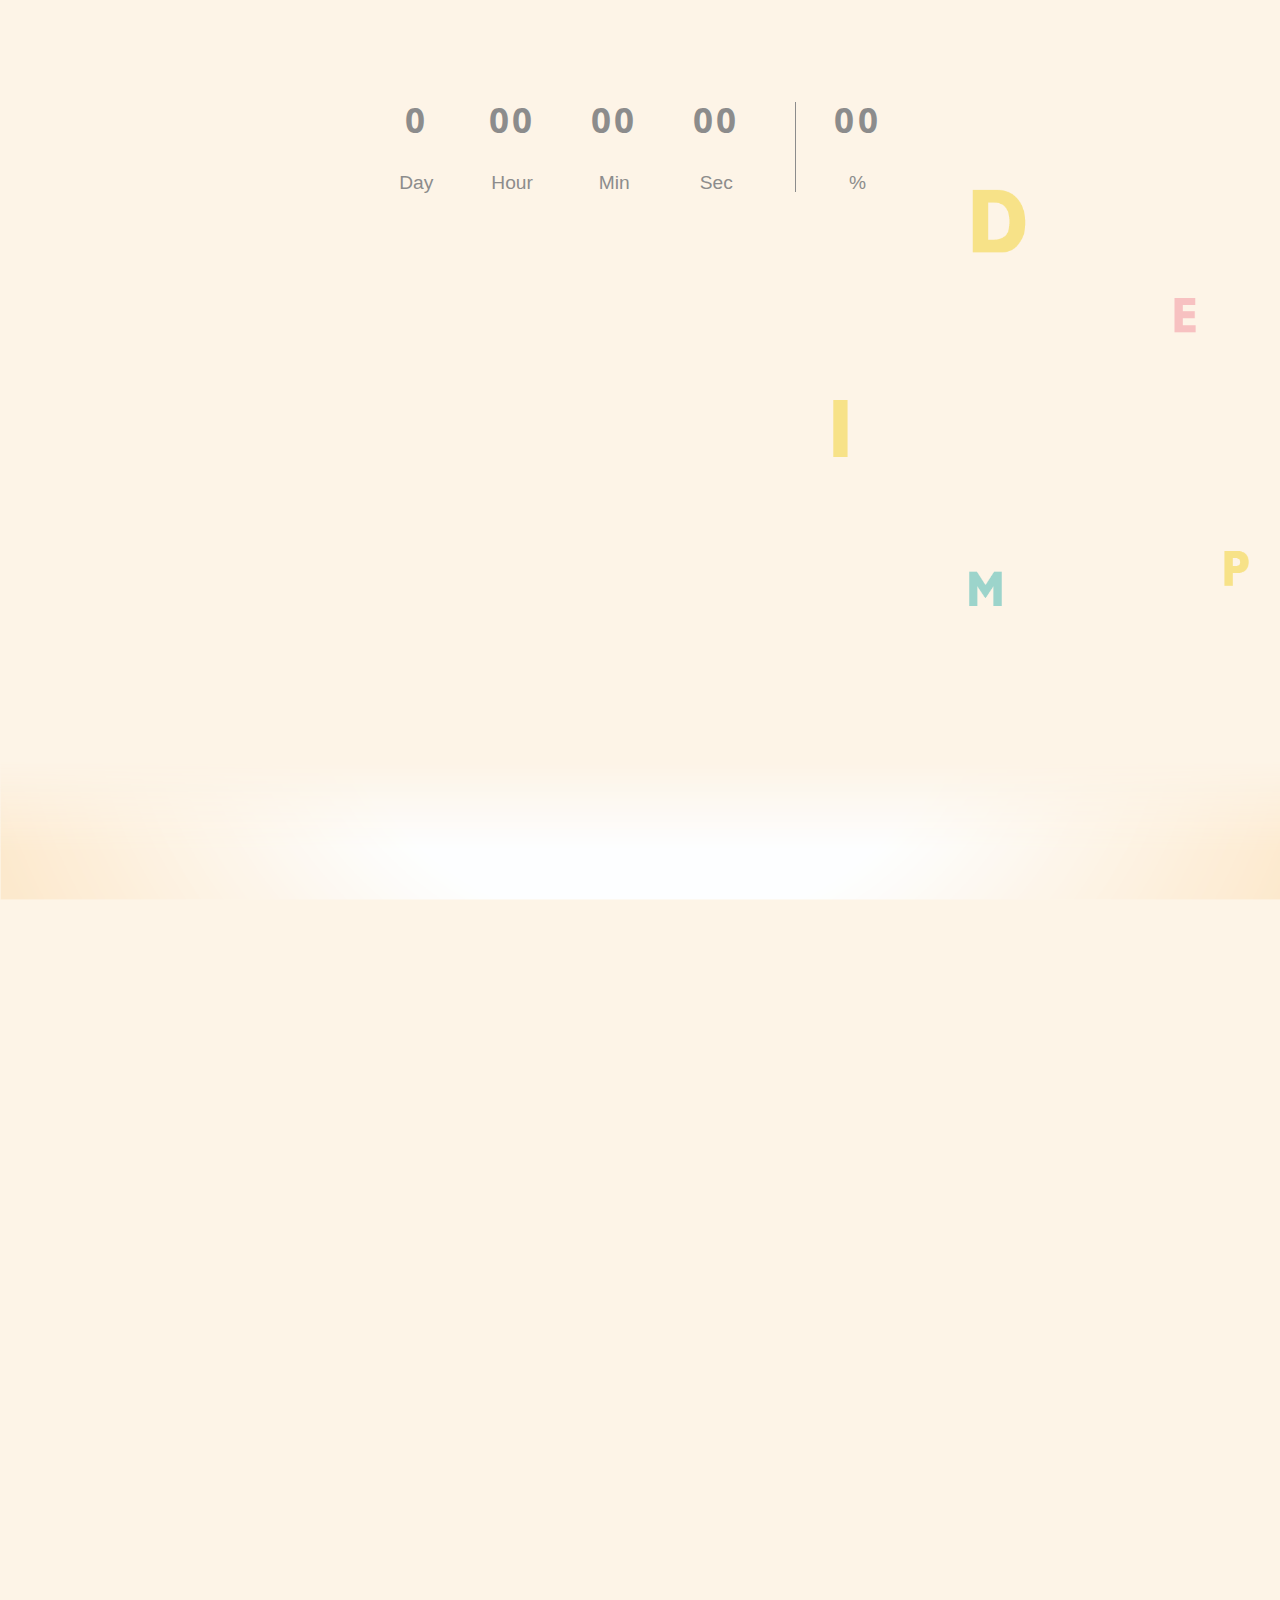
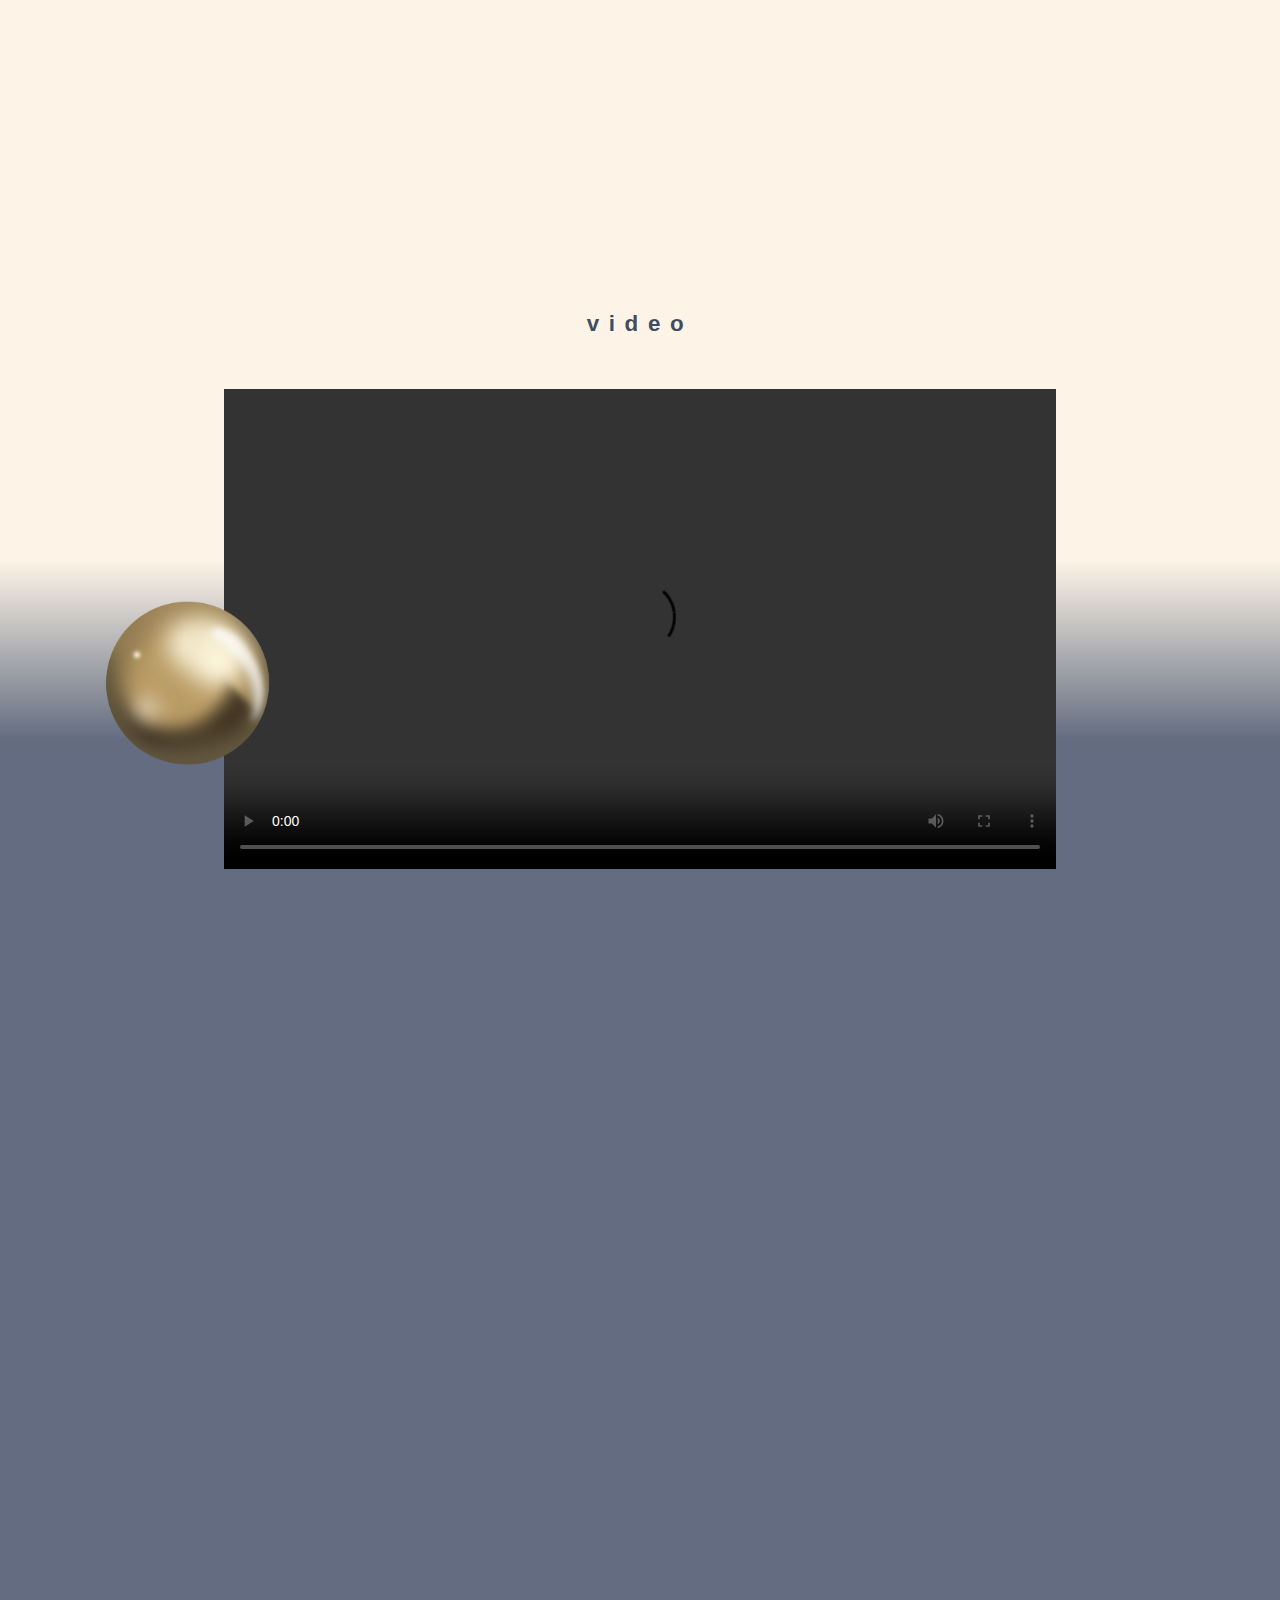
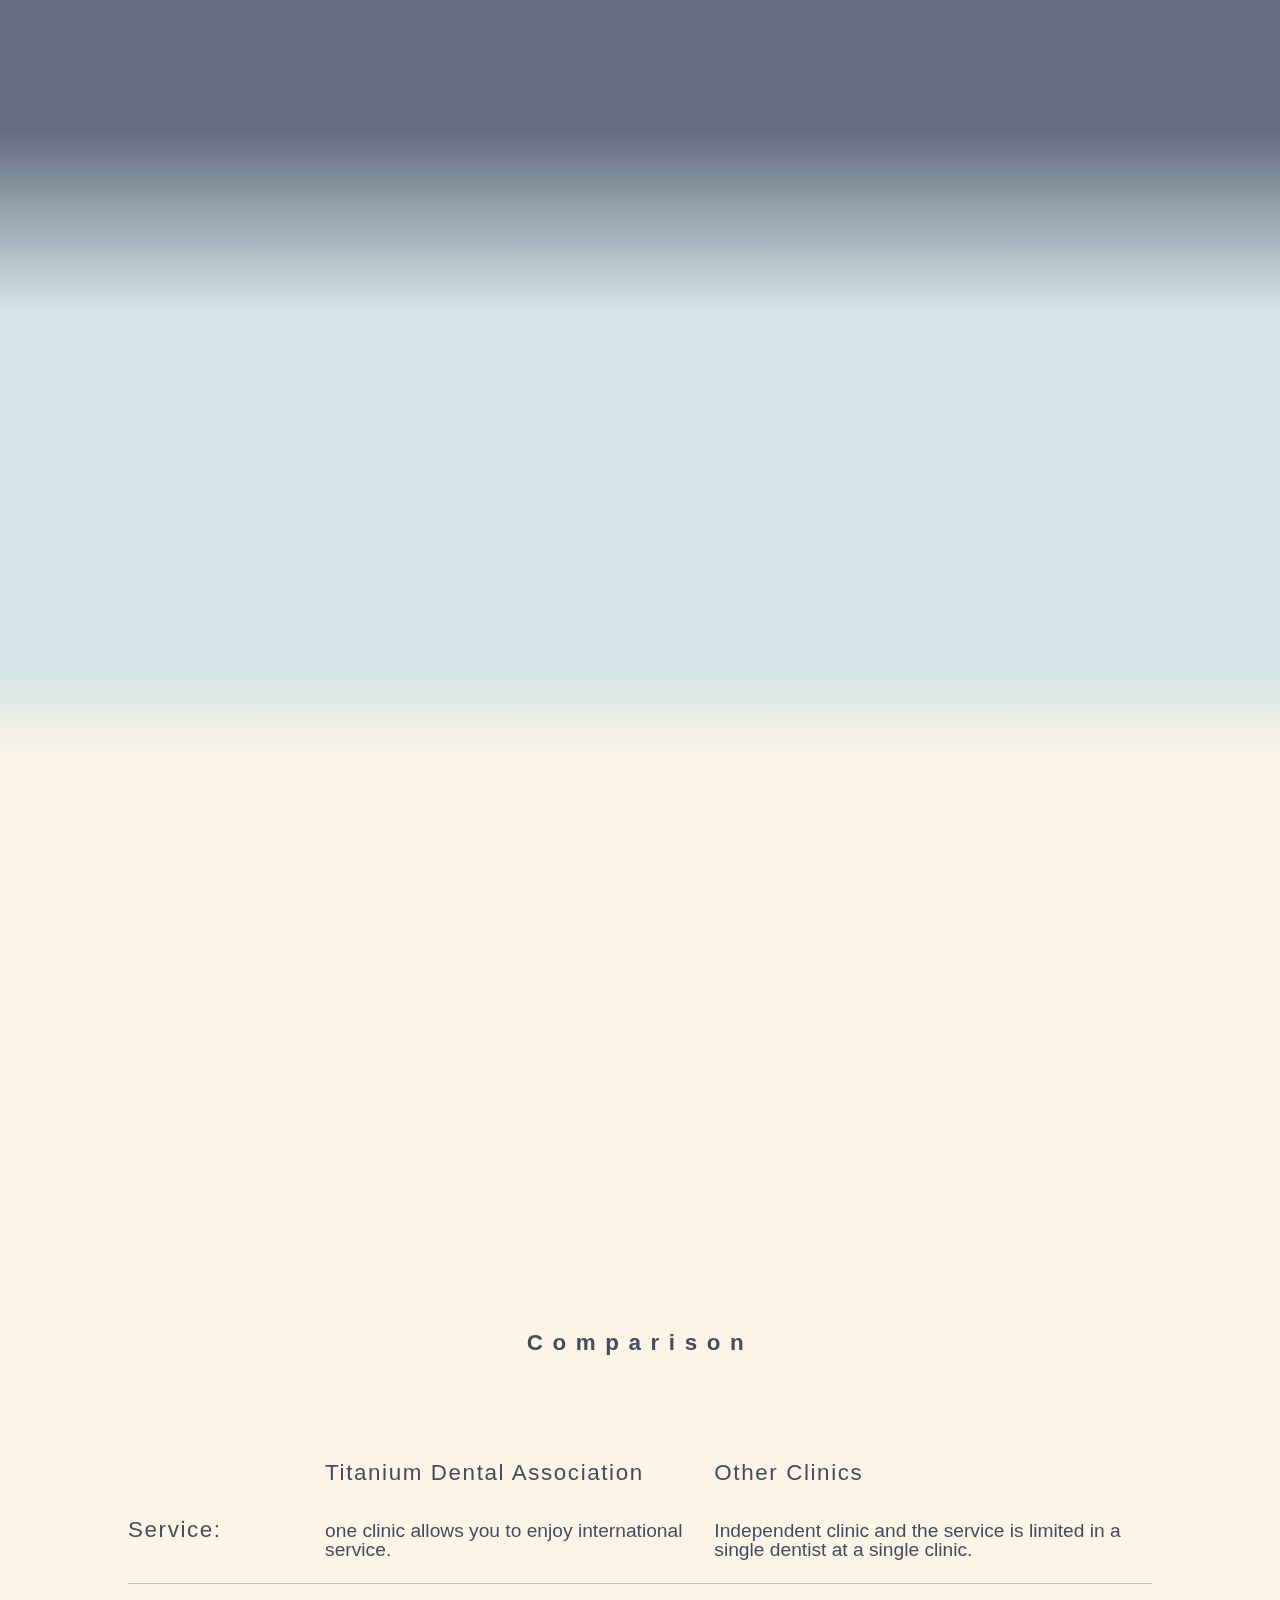
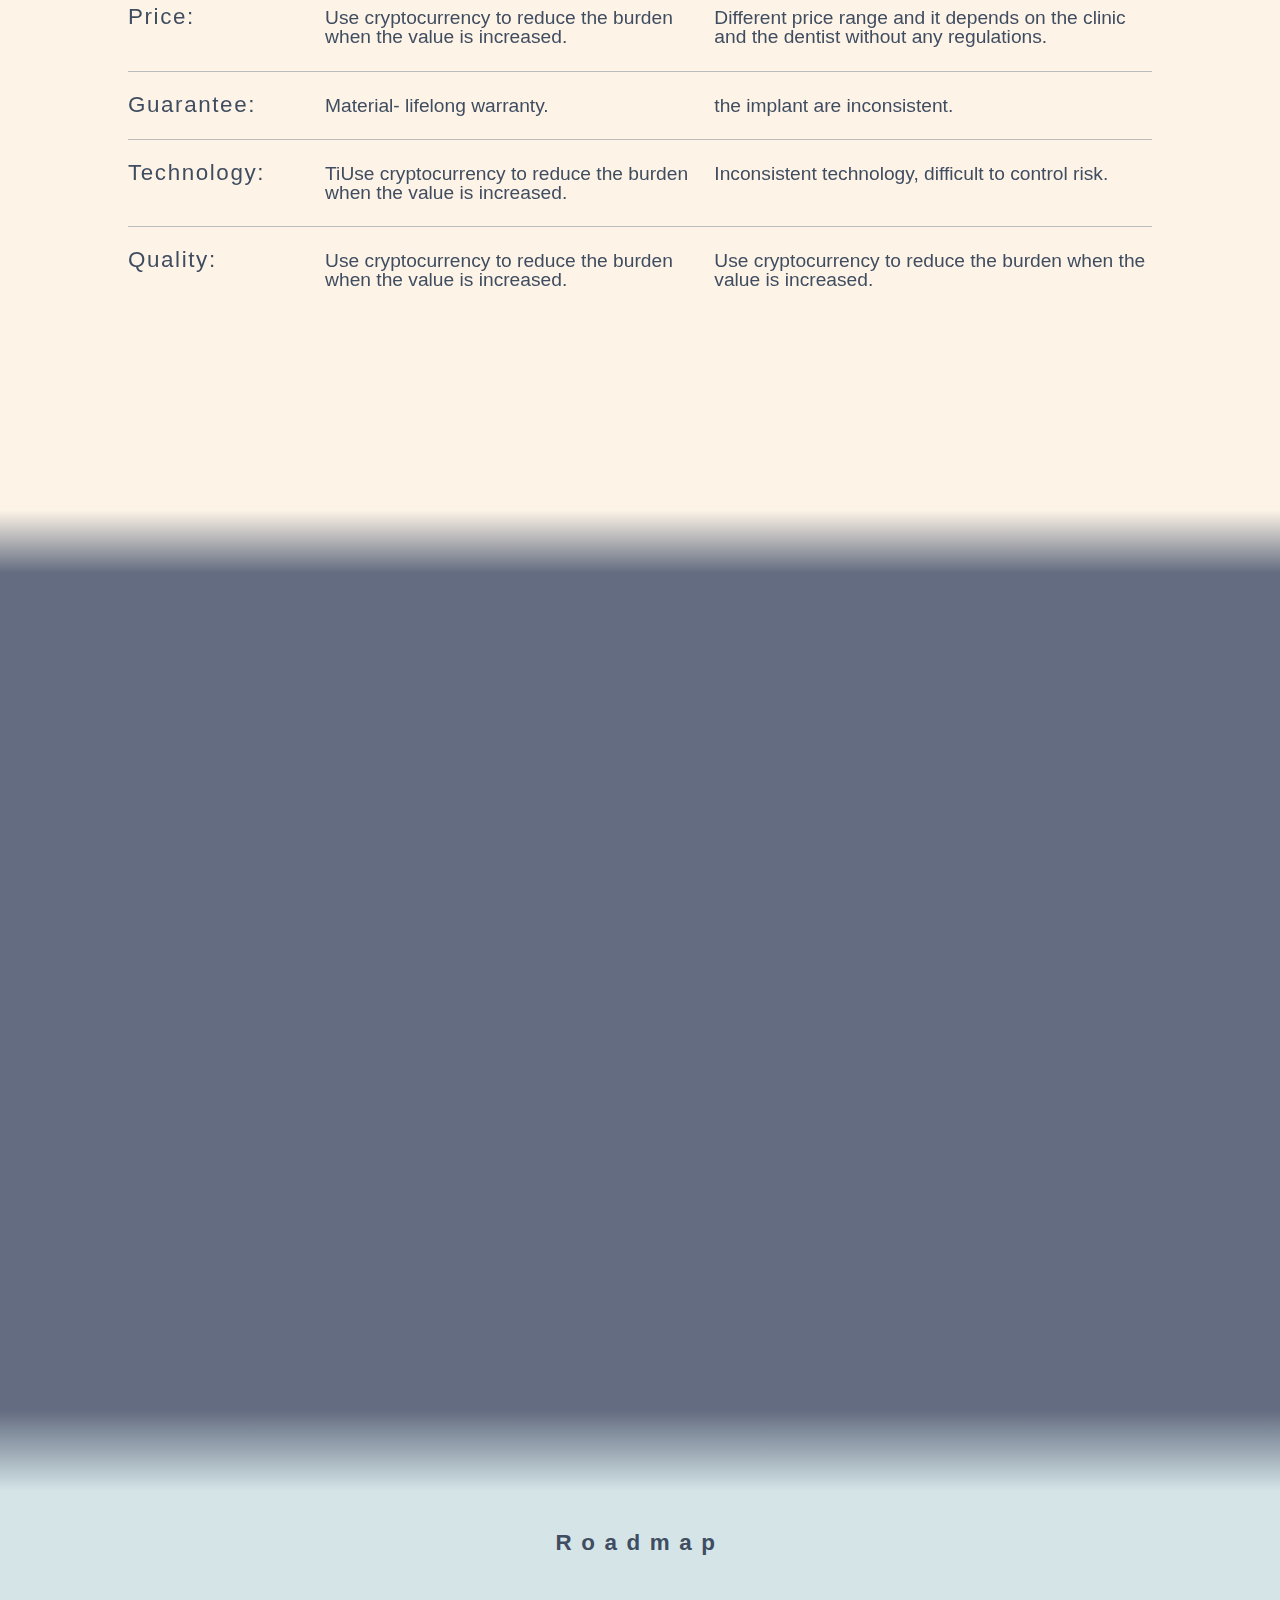
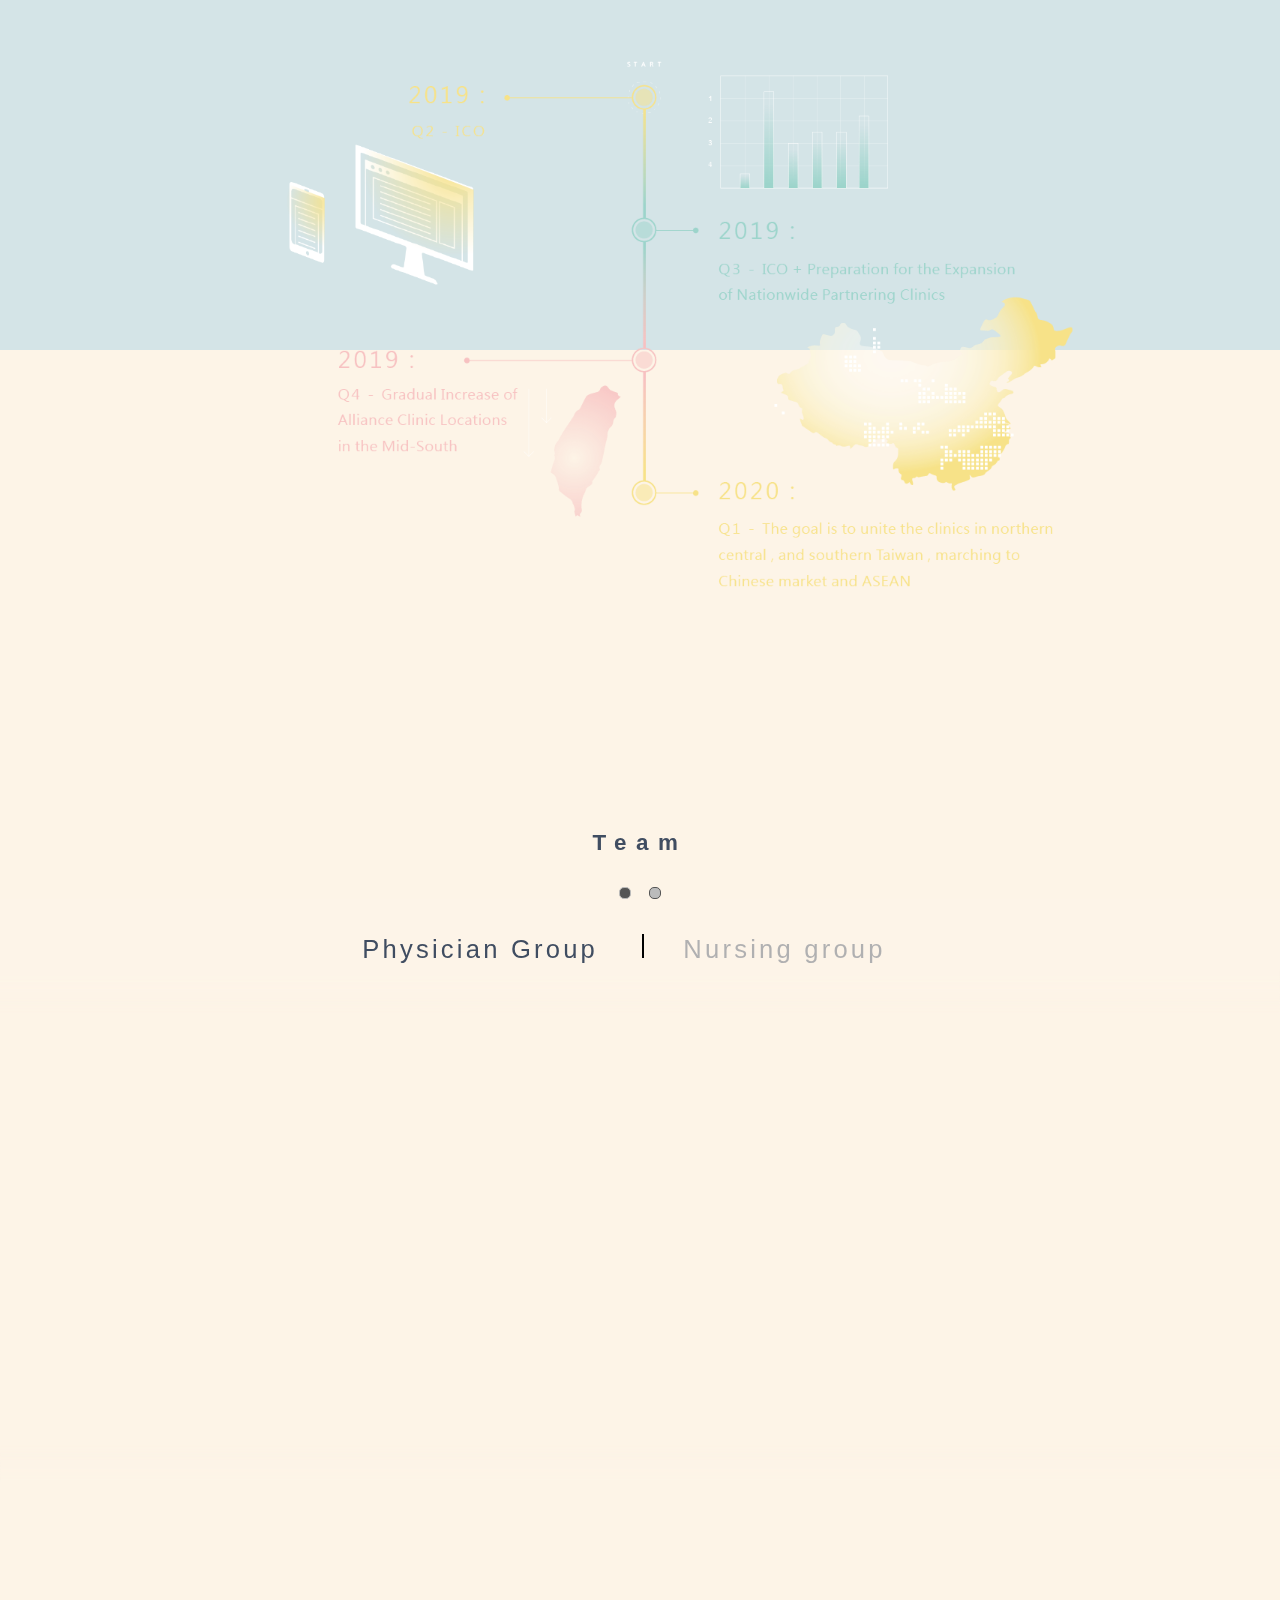
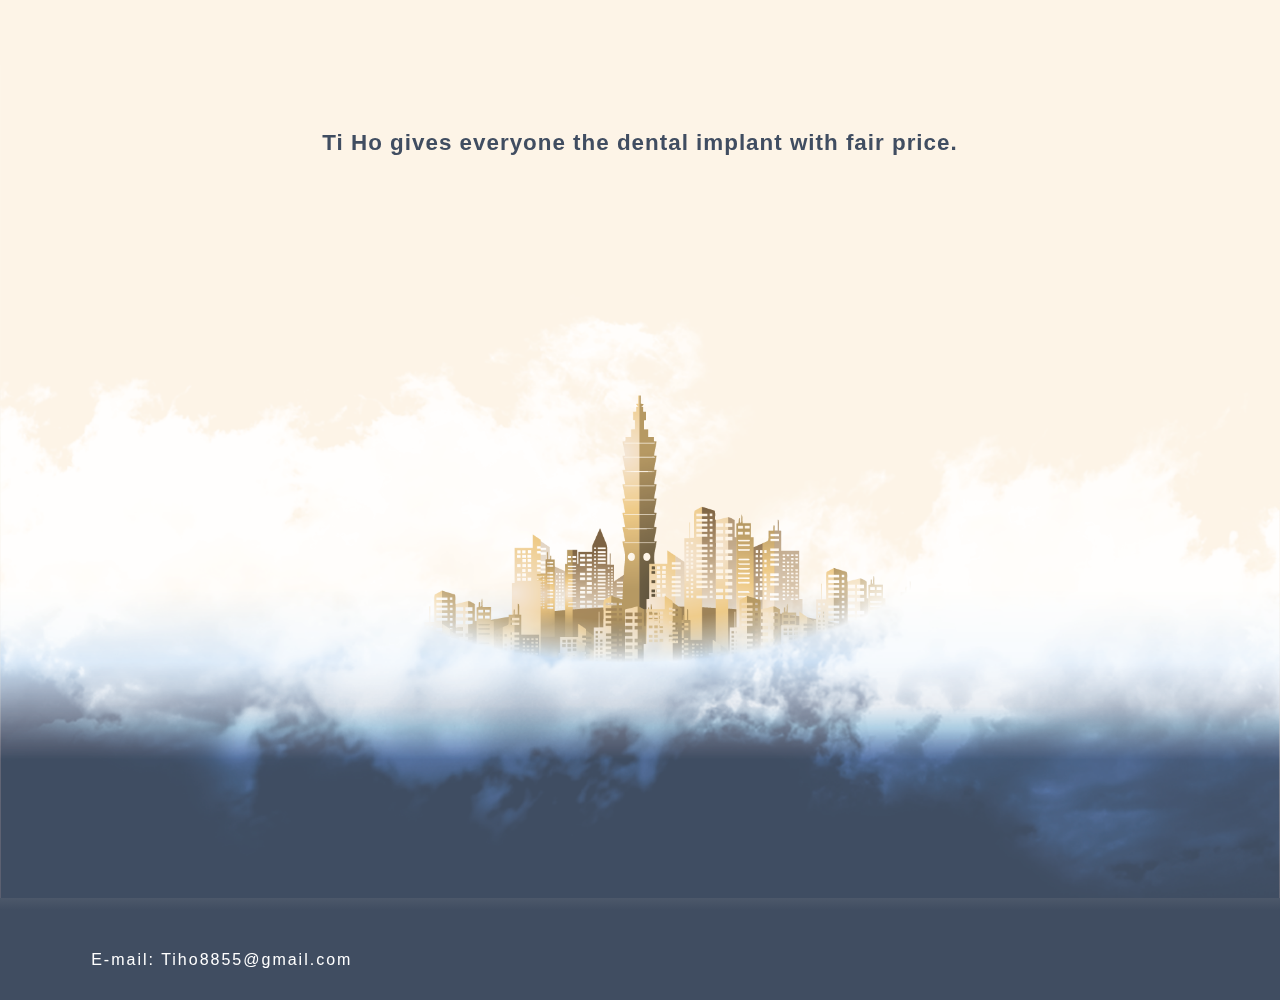
==== commit 2eb9da53: "modify nothing importan" ====
--- a/index.html
+++ b/index.html
@@ -1,5 +1,6 @@
 <!DOCTYPE html>
 <html lang="en">
+
 <head>
     <meta charset="UTF-8">
     <meta name="viewport" content="width=device-width, initial-scale=1.0">
@@ -19,9 +20,10 @@
     <script src="https://code.jquery.com/jquery-3.3.1.slim.min.js" integrity="sha384-q8i/X+965DzO0rT7abK41JStQIAqVgRVzpbzo5smXKp4YfRvH+8abtTE1Pi6jizo" crossorigin="anonymous"></script>
     <script src="https://cdnjs.cloudflare.com/ajax/libs/popper.js/1.14.3/umd/popper.min.js" integrity="sha384-ZMP7rVo3mIykV+2+9J3UJ46jBk0WLaUAdn689aCwoqbBJiSnjAK/l8WvCWPIPm49" crossorigin="anonymous"></script>
     <script src="https://stackpath.bootstrapcdn.com/bootstrap/4.1.1/js/bootstrap.min.js" integrity="sha384-smHYKdLADwkXOn1EmN1qk/HfnUcbVRZyYmZ4qpPea6sjB/pTJ0euyQp0Mk8ck+5T" crossorigin="anonymous"></script> -->
-    
+
     <link rel="stylesheet" href="stylesheet/css/stylesheet.css">
 </head>
+
 <body>
     <div class="container">
         <div class="block-fixed">
@@ -31,7 +33,7 @@
             <a href="#" class="join">
                 <img src="img/TIHO_Web_Ingredient-19.png" alt="">
                 <img src="img/TIHO_Web_Ingredient-18.png" alt="">
-            </a> 
+            </a>
             <!-- <img src="img/block10_X.png" class="close-btn menu" alt=""> -->
             <!-- <img src="img/TIHO_Web_Ingredient-18.png" class="op0 black-btn" alt=""> -->
             <!-- <img src="img/TIHO_Web_Ingredient-20.png" class="op0 white-btn" alt=""> -->
@@ -55,10 +57,10 @@
                     <li><a href="#a-map">Roadmap</a></li>
                     <li><a href="#a-team">Team</a></li>
                     <li class="lang">Language<br />
-                    <a href="./tc.html">TC</a>
-                    <a href="./cn.html">CN</a>
-                    <a href="#">EN</a>
-                    <a href="./jp.html">JP</a></li>
+                        <a href="./tc.html">TC</a>
+                        <a href="./cn.html">CN</a>
+                        <a href="#">EN</a>
+                        <a href="./jp.html">JP</a></li>
                 </ul>
             </div>
         </div>
@@ -66,15 +68,30 @@
             <img src="img/TIHO_Web_Ingredient-53.png" class="phone-appear" alt="">
             <div class="time-count">
                 <ul>
-                    <li><h4 id="day">0 </h4><br><p>Day</p> </li>
-                    <li><h4 id="hour">00 </h4><br><p>Hour</p> </li>
-                    <li><h4 id="min">00 </h4><br><p>Min</p> </li>
-                    <li><h4 id="sec">00 </h4><br><p>Sec</p> </li>
-                    <li><h4 id="percentage">00 </h4><br><p>%</p> </li>
+                    <li>
+                        <h4 id="day">0 </h4><br>
+                        <p>Day</p>
+                    </li>
+                    <li>
+                        <h4 id="hour">00 </h4><br>
+                        <p>Hour</p>
+                    </li>
+                    <li>
+                        <h4 id="min">00 </h4><br>
+                        <p>Min</p>
+                    </li>
+                    <li>
+                        <h4 id="sec">00 </h4><br>
+                        <p>Sec</p>
+                    </li>
+                    <li>
+                        <h4 id="percentage">00 </h4><br>
+                        <p>%</p>
+                    </li>
                 </ul>
             </div>
             <div class="large-img">
-            <div class="floating-word">
+                <div class="floating-word">
                     <!-- <img src="img/TIHO_Web_Ingredient-11.png" alt=""> -->
                     <img src="img/TIHO_Web_Ingredient-43.png" alt="">
                     <img src="img/TIHO_Web_Ingredient-44.png" alt="">
@@ -85,13 +102,24 @@
                     <img src="img/TIHO_Web_Ingredient-02.png" alt="">
                 </div>
                 <div class="dental-text">
-                    <span class="yellow">D</span><span class="red">E</span><span class="green">N</span><span class="green">T</span><span class="yellow">A</span><span class="red">L </span>
-                    <span class="yellow">I</span><span class="green">M</span><span class="yellow">P</span><span class="green">L</span><span class="green">A</span><span class="red">N</span><span class="red">T</span>
-                </div>
-            </div>
-            <div class="opening">
+                    <span class="yellow">D</span><span class="red">E</span><span class="green">N</span><span class="green">T</span><span
+                        class="yellow">A</span><span class="red">L </span>
+                    <span class="yellow">I</span><span class="green">M</span><span class="yellow">P</span><span class="green">L</span><span
+                        class="green">A</span><span class="red">N</span><span class="red">T</span>
+                </div>
+            </div>
+            <!-- <div class="opening">
                 <img id="opening-img" src="img/TIHO_Web_Ingredient-03.png" class="non-phone-appear" alt="">
                 <img id="opening-img-phone" src="img/TIHO_Web_Ingredient-03-1-01.png" class="phone-appear" alt="">
+                <div class="opening-word-div">
+                    <img id="opening-word" src="img/TIHO_Web_Ingredient-48.png" alt="">
+                </div>
+            </div> -->
+        </div>
+        <div class="block-top-sec">
+            <div class="opening">
+                <img id="opening-img" src="img/TIHO_Web_Ingredient-68.png" class="non-phone-appear" alt="">
+                <img id="opening-img-phone" src="img/TIHO_Web_Phone-15.png" class="phone-appear" alt="">
                 <div class="opening-word-div">
                     <img id="opening-word" src="img/TIHO_Web_Ingredient-48.png" alt="">
                 </div>
@@ -114,7 +142,8 @@
             </div>
         </div>
         <div class="about-block block" id="a-about">
-            <div class="about-block-bgi"><h4 class="title appear">About TIHO Token</h4>
+            <div class="about-block-bgi">
+                <h4 class="title appear">About TIHO Token</h4>
                 <div class="about appear">
                     <div class="about-img">
                         <img src="img/TIHO_Web_Ingredient-26.png" class="about-1 h-cursor-pointer" alt="">
@@ -124,7 +153,8 @@
                     </div>
                     <div class="about-text">
                         <h3><span>Price advantage</span></h3>
-                        <p class="content-p">The introduction of cryptocurrency allows everyone to be both consumer and investor to enjoy low-cost price for dental implant.</p>
+                        <p class="content-p">The introduction of cryptocurrency allows everyone to be both consumer and
+                            investor to enjoy low-cost price for dental implant.</p>
                     </div>
                 </div>
             </div>
@@ -147,15 +177,29 @@
                     <div class="question-content">
                         <div class="option-1 content-p show-content">
                             <ol>
-                                <li>Patients have no idea for where to find the dentists with greatest tech- nology guarantee.</li>
-                                <li>There is no warranty on dental implant, and patients usually become im- plant orphan.</li>
-                                <li>Patients don’t know how to select among the implant price and materi- als in eachclinic , and they don’t even know whether the agreed brand is used.</li>
-                                <li>Dentists often worry about the source of implant and the postoperative reaction from patients.</li>
+                                <li>Patients have no idea for where to find the dentists with greatest tech- nology
+                                    guarantee.</li>
+                                <li>There is no warranty on dental implant, and patients usually become im- plant
+                                    orphan.</li>
+                                <li>Patients don’t know how to select among the implant price and materi- als in
+                                    eachclinic , and they don’t even know whether the agreed brand is used.</li>
+                                <li>Dentists often worry about the source of implant and the postoperative reaction
+                                    from patients.</li>
                                 <li>Dentists are with good skills but don’t know how to play it into full.</li>
-                                <li>Prices vary in each clinic; dentists in the same trade offer high price for the service and it makes the clinics in the same trade follow the same.</li>
+                                <li>Prices vary in each clinic; dentists in the same trade offer high price for the
+                                    service and it makes the clinics in the same trade follow the same.</li>
                             </ol>
                         </div>
-                        <div class="option-2 content-p show-content">Cryptocurrency is used to integrate one hundred clinics all over Taiwan; a treatment in one clinic will be able to receive the service from a hundred clinics afterwards. The market end of material and the technical end of denture factory are integrated through cryptocurren- cy to achieve fair and affordable medical expense. For those who are insufficient in budget, they can invest in the cryptocurrency in the be- ginning and wait for the value increase before they spend the crypto- currency in the clinic. Relatively speaking, it hugely saved the medical expense! It is a medical currency supports by physical entities to push the currency value high. A cryptocurrency that can be circulated in physical entities will sweep the whole currency circle; it not only maintains value, increases value but also is worthy possessing !</div>
+                        <div class="option-2 content-p show-content">Cryptocurrency is used to integrate one hundred
+                            clinics all over Taiwan; a treatment in one clinic will be able to receive the service from
+                            a hundred clinics afterwards. The market end of material and the technical end of denture
+                            factory are integrated through cryptocurren- cy to achieve fair and affordable medical
+                            expense. For those who are insufficient in budget, they can invest in the cryptocurrency in
+                            the be- ginning and wait for the value increase before they spend the crypto- currency in
+                            the clinic. Relatively speaking, it hugely saved the medical expense! It is a medical
+                            currency supports by physical entities to push the currency value high. A cryptocurrency
+                            that can be circulated in physical entities will sweep the whole currency circle; it not
+                            only maintains value, increases value but also is worthy possessing !</div>
                     </div>
                 </div>
             </div>
@@ -163,7 +207,6 @@
         <div class="compare-block block" id="a-comparison">
             <div class="compare-block-bgi">
                 <h4 class="title appear">Comparison</h4>
-                <p class="content-p non-phone-appear appear"></p>
                 <div class="compare phone-appear">
                     <div class="option-title appear">
                         <div class="option-dot">
@@ -190,12 +233,15 @@
                             <tr>
                                 <th>Service:</th>
                                 <td class="option-1 show-content">one clinic allows you to enjoy international service.</td>
-                                <td class="option-2 show-content">Independent clinic and the service is limited in a single dentist at a single clinic.</td>
+                                <td class="option-2 show-content">Independent clinic and the service is limited in a
+                                    single dentist at a single clinic.</td>
                             </tr>
                             <tr>
                                 <th>Price:</th>
-                                <td class="option-1 show-content">Use cryptocurrency to reduce the burden when the value is increased.</td>
-                                <td class="option-2 show-content">Different price range and it depends on the clinic and the dentist without any regulations.</td>
+                                <td class="option-1 show-content">Use cryptocurrency to reduce the burden when the
+                                    value is increased.</td>
+                                <td class="option-2 show-content">Different price range and it depends on the clinic
+                                    and the dentist without any regulations.</td>
                             </tr>
                             <tr>
                                 <th>Guarantee:</th>
@@ -204,18 +250,23 @@
                             </tr>
                             <tr>
                                 <th>Technology:</th>
-                                <td class="option-1 show-content">TiUse cryptocurrency to reduce the burden when the value is increased.</td>
+                                <td class="option-1 show-content">TiUse cryptocurrency to reduce the burden when the
+                                    value is increased.</td>
                                 <td class="option-2 show-content">Inconsistent technology, difficult to control risk.</td>
                             </tr>
                             <tr>
                                 <th>Quality:</th>
-                                <td class="option-1 show-content">Use cryptocurrency to reduce the burden when the value is increased.</td>
-                                <td class="option-2 show-content">Use cryptocurrency to reduce the burden when the value is increased.</td>
+                                <td class="option-1 show-content">Use cryptocurrency to reduce the burden when the
+                                    value is increased.</td>
+                                <td class="option-2 show-content">Use cryptocurrency to reduce the burden when the
+                                    value is increased.</td>
                             </tr>
                         </tbody>
                     </table>
                 </div>
-                <div><p class="phone-appear appear"></p></div>
+                <div>
+                    <p class="phone-appear appear"></p>
+                </div>
             </div>
         </div>
         <div class="rules-block block" id="a-rules">
@@ -247,8 +298,12 @@
                             <div class="rules-content">
                                 <div class="option-1 content-p show-content">
                                     <div>
-                                            Item name : TIHO2 <br />
-                                            Total release volume of TIHO2: It is planned to release 0.2 billion tokens in total without additional release in the future. Receiving currency: ETH. TIHO2 is a block chain dig- ital asset of desinicization released based on ERC 20 block chain Ethereum technology. Public offering: 1:0.33USDT. TIHO2 release regulation is shown as the table below.
+                                        Item name : TIHO2 <br />
+                                        Total release volume of TIHO2: It is planned to release 0.2 billion tokens in
+                                        total without additional release in the future. Receiving currency: ETH. TIHO2
+                                        is a block chain dig- ital asset of desinicization released based on ERC 20
+                                        block chain Ethereum technology. Public offering: 1:0.33USDT. TIHO2 release
+                                        regulation is shown as the table below.
                                     </div>
                                     <div class="d-row">
                                         <ul class="f-50">
@@ -266,20 +321,25 @@
                                             <li>5% Community development</li>
                                         </ul>
                                     </div>
-                                    <p class="pub-sale h-cursor-pointer"><img src="img/TIHO_Web_Ingredient-58.png" alt="">public sale</p>
+                                    <p class="pub-sale h-cursor-pointer"><img src="img/TIHO_Web_Ingredient-58.png" alt="">public
+                                        sale</p>
                                     <div class="pub-sale-card">
                                         <div class="pub-sale-card-inner">
                                             <img src="img/block10_X.png" class="h-cursor-pointer pub-close" alt="">
                                             <h5>ICO Public Sale</h5>
                                             <p>1~50 Tokens- Receive 10% Bonus.
-                                                    5001~9999 Tokens- Receive 15% Bonus.
-                                                    10,000 or above Tokens- Receive 20% Bonus</p>
+                                                5001~9999 Tokens- Receive 15% Bonus.
+                                                10,000 or above Tokens- Receive 20% Bonus</p>
                                         </div>
                                     </div>
                                 </div>
                                 <div class="option-2 content-p show-content">
                                     <div>
-                                            The main use of the capital by TIHO2 team includes techni- cal R&D on software and hardware , business expansion , and daily operation. The use principle of TIHO2 asset is arrangement in a whole , comprehensive management , careful evaluation , and aligning expenses with revenues. The details are shown as below :
+                                        The main use of the capital by TIHO2 team includes techni- cal R&D on software
+                                        and hardware , business expansion , and daily operation. The use principle of
+                                        TIHO2 asset is arrangement in a whole , comprehensive management , careful
+                                        evaluation , and aligning expenses with revenues. The details are shown as
+                                        below :
                                     </div>
                                     <div class="d-row">
                                         <ul class="">
@@ -297,7 +357,7 @@
                     <img src="img/TIHO_Web_Ingredient-54.png" class="overflow-rules phone-appear" alt="">
                 </div>
             </div>
-            
+
         </div>
         <div class="map-block block appear" id="a-map">
             <div class="map-block-bgi">
@@ -578,20 +638,21 @@
             </footer>
         </div>
     </div>
-    
+
     <!-- import scrollReveal -->
     <!-- <script src="https://cdnjs.cloudflare.com/ajax/libs/scrollReveal.js/3.3.6/scrollreveal.min.js"></script> -->
-    
+
     <!-- import jquery -->
     <script src="script/jquery-3.3.1.min.js"></script>
-    
+
     <!-- import skrollr -->
     <!-- <script src="script/skrollr.min.js"></script> -->
-    
+
     <!-- <script src="script/jquery.parallax-1.1.3.js"></script> -->
     <!-- <script src="script/jquery.localscroll-1.2.7-min.js"></script> -->
     <!-- <script src="script/jquery.scrollTo-1.4.2-min.js"></script> -->
     <script src="script/myscript.js"></script>
-    <script src="https://piiterliao.github.io/countdown/countdown.js"></script>
+    <!-- <script src="https://piiterliao.github.io/countdown/countdown.js"></script> -->
 </body>
+
 </html>--- a/stylesheet/css/stylesheet.css
+++ b/stylesheet/css/stylesheet.css
@@ -1,3 +1,3 @@
-﻿@import url("https://fonts.googleapis.com/css?family=Open+Sans+Condensed:300");.video-block-bgi,.about-block-bgi,.question-block-bgi,.compare-block-bgi,.rules-block-bgi,.map-block-bgi{content:"";position:absolute;top:0;left:0;width:100%;height:100%;background-repeat:no-repeat;background-size:cover}html,body,div,span,applet,object,iframe,h1,h2,h3,h4,h5,h6,p,blockquote,pre,a,abbr,acronym,address,big,cite,code,del,dfn,em,img,ins,kbd,q,s,samp,small,strike,strong,sub,sup,tt,var,b,u,i,center,dl,dt,dd,ol,ul,li,fieldset,form,label,legend,table,caption,tbody,tfoot,thead,tr,th,td,article,aside,canvas,details,embed,figure,figcaption,footer,header,hgroup,menu,nav,output,ruby,section,summary,time,mark,audio,video{margin:0;padding:0;border:0;font-size:100%;vertical-align:baseline}article,aside,details,figcaption,figure,footer,header,hgroup,menu,nav,section{display:block}body{line-height:1}ul{list-style:none;list-style-type:none}blockquote,q{quotes:none}blockquote:before,blockquote:after,q:before,q:after{content:'';content:none}table{border-collapse:collapse;border-spacing:0}*{font-family:'微軟正黑體', sans-serif;font-feature-settings:"liga" 0}body{background-color:#fff}a:focus{outline:none}a:visited,a:link{text-decoration:none;color:#000}.h-cursor-pointer:hover{cursor:pointer}.text-shadow{text-shadow:2px 2px 2px rgba(0,0,0,0.3)}.drop-shadow{-webkit-filter:drop-shadow(2px 2px 4px rgba(0,0,0,0.3));filter:drop-shadow(2px 2px 4px rgba(0,0,0,0.3))}.phone-appear{display:none}.op0{opacity:0}.op4{opacity:0.4}html,body{overflow-y:scroll}.container{background-color:#FDF4E7;max-width:1680px;margin:0 auto}.block-fixed{position:fixed;max-width:1680px;z-index:99}.block-fixed>img:first-child{margin:10%;width:180px}.block-fixed>img:nth-child(2),.block-fixed>img:nth-child(3),.block-fixed>img.close-btn{width:50px;position:absolute;left:92vw;margin:2%;top:20%}#menu{display:none}.menu ul{top:0;left:75vw;width:25vw;position:absolute;background-color:#fff;height:100vh;text-align:center}.menu li{padding:5vh 0 2.5vh}.lang{border-top:1px solid #000;margin-top:6vh;line-height:4vh}.lang a{opacity:0.4;padding:0 .5vw}.join{position:absolute;top:91vh;opacity:0;left:50vw;-webkit-transform:translateX(-50%);-ms-transform:translateX(-50%);transform:translateX(-50%)}.join img:first-child{left:50%;position:relative;-webkit-transform:translateX(-50%);-ms-transform:translateX(-50%);transform:translateX(-50%);top:-15px;-webkit-animation:float5 4s 0s infinite both;animation:float5 4s 0s infinite both}.join img:nth-child(2){-webkit-animation:lighterShowing 4s 0s infinite both;animation:lighterShowing 4s 0s infinite both}.block-fixed-right{position:absolute;right:3%}.block-fixed-right span{opacity:0;color:#8c8c8c}.page-mark{border-left:4px solid #fff;padding-left:8px;color:#fff;font-size:1.4rem;margin-bottom:1.2rem}.block-top{background-image:url(../../img/TIHO_Web_Ingredient-47.png);background-size:100%;background-repeat:no-repeat;text-align:center;height:200vh;position:relative}.time-count ul>li{display:inline-block;margin:8% 2% 2%;font-size:2.2rem;text-align:center;color:#8c8c8c}.time-count ul>li:last-child{padding-left:3%;border-left:1px solid #8c8c8c}.time-count h4{letter-spacing:.2rem;font-family:'Open Sans Condensed', sans-serif}.time-count p{font-size:1.2rem;font-weight:100}.large-img{position:relative}.large-img .floating-word{background-repeat:no-repeat;background-size:70%;background-position-x:center;height:1600px}.large-img .floating-word img{left:50%;width:100%;top:-15%}.large-img .floating-word img:nth-child(1){-webkit-animation:float1 9s 0s infinite both;animation:float1 9s 0s infinite both}.large-img .floating-word img:nth-child(2){-webkit-animation:float2 7s 0s infinite both;animation:float2 7s 0s infinite both}.large-img .floating-word img:nth-child(3){-webkit-animation:float2 8s 0s infinite both;animation:float2 8s 0s infinite both}.large-img .floating-word img:nth-child(4){-webkit-animation:float1 6s 0s infinite both;animation:float1 6s 0s infinite both}.large-img img{position:absolute}.large-img .ingredient img{left:50%;width:100%;max-width:1680px;bottom:0%;height:20%;position:fixed;-webkit-transform:translateX(-50%);-ms-transform:translateX(-50%);transform:translateX(-50%)}.dental-text{position:absolute;top:28%;right:11%;letter-spacing:1.8rem;font-size:2.2rem;font-weight:900;opacity:0}.yellow{color:#FFE888}.green{color:#9BE7D8}.red{color:#FFC5C5}.opening{width:100%;position:absolute;height:50vh;bottom:0}.opening>img{width:100%;left:0;top:0;position:absolute}.opening h2{position:fixed;top:50%;right:50%;font-size:1.8rem;border-bottom:1px solid #000;opacity:0.2}.block{text-align:center;max-width:1680px;height:100vh}.video-block{background:-webkit-gradient(linear, left top, left bottom, color-stop(40%, #FDF4E7), color-stop(60%, #636C80));background:-webkit-linear-gradient(top, #FDF4E7 40%, #636C80 60%);background:linear-gradient(180deg, #FDF4E7 40%, #636C80 60%);position:relative}.video-block-bgi{background-image:url(../../img/TIHO_Web_Ingredient-49.png)}.video-block h4.title{margin-bottom:15vh}.opening-word-div{position:fixed;top:50%;left:50%;width:80%;max-width:1344px;-webkit-transform:translateX(-47%);-ms-transform:translateX(-47%);transform:translateX(-47%)}.opening-word-div img{opacity:0;width:100%}h4.title{font-size:1.4rem;letter-spacing:.6rem;padding-top:2rem;margin-bottom:4rem}.appear{position:relative}iframe,video{width:65%;height:500px;pointer-events:none}.video-file img{position:absolute}.video-file img:nth-of-type(1){bottom:15%;left:2%;width:25%;-webkit-animation:float4 9s 0s infinite both;animation:float4 9s 0s infinite both}.video-file img:nth-of-type(2){top:12%;-webkit-animation:float3 7s 0s infinite both;animation:float3 7s 0s infinite both}.about-block{position:relative;background:-webkit-gradient(linear, left top, left bottom, color-stop(70%, #636C80), color-stop(90%, #D4E4E7));background:-webkit-linear-gradient(top, #636C80 70%, #D4E4E7 90%);background:linear-gradient(180deg, #636C80 70%, #D4E4E7 90%)}.about-block-bgi{opacity:0;background-image:url(../../img/TIHO_Web_Ingredient-04.png)}.about-block>img:first-child{position:absolute;left:0;top:10%;width:80%}.about-block h4{padding-top:4rem}.about{background-image:url(../../img/TIHO_Web_Ingredient-05.png);background-size:cover;width:80%;padding:4%;color:#fff;margin:0 auto}.about-img img{width:10%;padding:4% 2%}.about-text{padding:2%}.about-text h3{font-size:2.7rem;margin-bottom:2rem}.about-text span{border-bottom:3px solid #fff;padding-bottom:1.2rem}.content-p{padding-top:2rem;font-size:1.2rem}.question-block{position:relative;background:-webkit-gradient(linear, left top, left bottom, color-stop(30%, #D4E4E7), color-stop(40%, #FDF4E7));background:-webkit-linear-gradient(top, #D4E4E7 30%, #FDF4E7 40%);background:linear-gradient(180deg, #D4E4E7 30%, #FDF4E7 40%)}.question-block-bgi{opacity:0;background-image:url(../../img/TIHO_Web_Ingredient-50.png)}.question-block h4{padding-top:3rem;margin-bottom:3rem}.opt-dot{display:inline-block;height:10px;width:10px;border-radius:5px;border:1px solid #555555;background-color:#bbbbbb;margin:0 .4rem}.opt-dot:hover{cursor:pointer}.opt-dot#question-1,.opt-dot#compare-1,.opt-dot#rules-1,.opt-dot#team-1{border-color:#bbb;background-color:#555}.option-text{margin-top:2rem;margin-bottom:1rem;letter-spacing:0.2rem}.option-text>div{display:inline-block;font-size:1.6rem;padding:0 2rem}.option-text .devided-line{border-right:2px solid #000;padding:2px;height:20px}.question .option-text .option-1{margin-left:1rem}.question-content{text-align:center}.question-content>div{margin:0 auto;max-width:50%}.question-content ol{list-style:inside decimal}.question-content li{margin-bottom:.5rem}.question-content .option-2{display:none}.question-content .content-p{line-height:1.5rem;letter-spacing:1px;text-align:left}.compare-block{background:-webkit-gradient(linear, left top, left bottom, color-stop(60%, #FDF4E7), color-stop(80%, #636C80));background:-webkit-linear-gradient(top, #FDF4E7 60%, #636C80 80%);background:linear-gradient(180deg, #FDF4E7 60%, #636C80 80%)}.compare-block-bgi{background-color:#FDF4E7;position:initial}.compare-block img{width:100%;max-width:1680px;position:absolute;height:35%;left:0;top:-12%}.compare-block h4{margin-bottom:2rem;position:relative;z-index:1}.compare-block p{position:relative;z-index:1}.compare-table{width:-webkit-fit-content;width:-moz-fit-content;width:fit-content;margin:6rem auto 0rem;text-align:left}.compare-table table{width:80%;margin:0 auto}thead th{padding:12px}th{font-size:1.4rem;letter-spacing:0.1rem;font-weight:500}tbody tr{border-bottom:1px solid #bbb}tbody tr:last-child{border:none}tbody th{padding-right:48px}tbody td{font-size:1.2rem;padding:24px 0px 24px 12px}.rules-block{color:#fff;position:relative;background:-webkit-gradient(linear, left top, left bottom, color-stop(85%, #636C80), color-stop(99%, #D4E4E7));background:-webkit-linear-gradient(top, #636C80 85%, #D4E4E7 99%);background:linear-gradient(180deg, #636C80 85%, #D4E4E7 99%)}.rules-block-bgi{padding-top:2rem;background-image:url(../../img/TIHO_Web_Ingredient-10.png);opacity:0}.rules-block-bgi>img{position:absolute;-webkit-transform:translateX(-50%);-ms-transform:translateX(-50%);transform:translateX(-50%)}.rules-block-bgi>img:first-child{width:85%;left:50%;opacity:.2;top:-20%}.rules-block-bgi>img:nth-child(2){width:0%;top:-20%}.rules-block-bgi>img:nth-child(3){width:100%;top:-20%;opacity:.8;z-index:2}.rules-block h4{margin-top:5vh}.rules-block .option-text{width:98%}.rules-block .devided-line{border-color:#fff}.rules-block img.option-2{display:none}.d-row{display:-webkit-box;display:-webkit-flex;display:-ms-flexbox;display:flex;-webkit-box-orient:horizontal;-webkit-box-direction:normal;-webkit-flex-direction:row;-ms-flex-direction:row;flex-direction:row}.f-40{-webkit-box-flex:40;-webkit-flex:40;-ms-flex:40;flex:40}.f-50{-webkit-box-flex:50;-webkit-flex:50;-ms-flex:50;flex:50}.f-60{-webkit-box-flex:60;-webkit-flex:60;-ms-flex:60;flex:60}.pie-chart{text-align:left;position:relative}.pie-chart img{width:85%;padding-left:6rem;padding-top:20px}.rules .option-text .option-1{margin-left:3rem}.rules-content>div{margin:0 auto;width:70%;line-height:2.2rem;letter-spacing:1px;text-align:left;padding-top:20px;padding-bottom:20px;position:relative}.rules-content .option-1>div:first-child,.rules-content .option-2>div:first-child{border-bottom:1px solid #fff;padding-bottom:20px}.rules-content .option-2{display:none}.rules-content .content-p div:nth-child(2){padding-top:20px}.pub-sale{border:1px solid #fff;border-radius:30px;position:absolute;width:-webkit-fit-content;width:-moz-fit-content;width:fit-content;padding:2.5px 6px;top:18px;right:0}.pub-sale>img{vertical-align:middle;margin-right:8px;width:28px}.pub-sale-card{display:none;opacity:0;position:fixed;top:0;left:0;height:100%;width:100%;background-color:rgba(0,0,0,0.322)}.pub-sale-card-inner{top:50%;left:50%;-webkit-transform:translate(-50%, -50%);-ms-transform:translate(-50%, -50%);transform:translate(-50%, -50%);position:absolute;height:25vh;width:55vw;background-color:#fff;color:#000;text-align:center}.pub-sale-card-inner h5{margin-top:8vh}.pub-sale-card-inner>img{width:24px;position:absolute;top:12px;right:12px}.overflow-rules{position:absolute;width:100%;bottom:0px;height:50vh;left:0}.map-block{background:-webkit-gradient(linear, left top, left bottom, color-stop(50%, #D4E4E7), color-stop(50%, #FDF4E7));background:-webkit-linear-gradient(top, #D4E4E7 50%, #FDF4E7 50%);background:linear-gradient(180deg, #D4E4E7 50%, #FDF4E7 50%)}.map-bgi{width:85%;margin:auto;background-image:url(../../img/TIHO_Web_Ingredient-33.png);background-repeat:no-repeat;background-size:contain;background-position-x:50%;text-align:center}.map-bgi img{-webkit-transform:scale(0.85);-ms-transform:scale(0.85);transform:scale(0.85);position:relative;left:2%}.team-block h4{margin-bottom:2rem}.team-block .option-title{z-index:2;position:relative}.team-block .option-text{margin-bottom:0}.team-block .option-text .option-1{padding-left:0rem}.team-block .team-content{position:relative}.team-block .team-content .content-p{width:80%;margin:auto;height:480px;overflow-y:scroll;padding-top:5vh;margin-top:1.6rem;text-align:center}.team-block .team-content .option-2{display:none}.team-block .team-content>img{position:absolute;height:180px;width:100%;-webkit-transform:translateX(-50%);-ms-transform:translateX(-50%);transform:translateX(-50%)}.team-block .team-content>img:nth-of-type(1){top:-10vh;z-index:1}.team-block .team-content>img:nth-of-type(2){bottom:-5vh}.team-block .thum{width:12%;margin:12px;display:-webkit-inline-box;display:-webkit-inline-flex;display:-ms-inline-flexbox;display:inline-flex;-webkit-box-orient:vertical;-webkit-box-direction:normal;-webkit-flex-direction:column;-ms-flex-direction:column;flex-direction:column}.team-block .thum img{width:100%;-webkit-filter:sepia(40%);filter:sepia(40%)}.team-block .thum p{font-size:14px}.team-block .empty-height{height:100px}.bottom-block{position:relative;background:-webkit-gradient(linear, left top, left bottom, color-stop(70%, #FDF4E7), color-stop(90%, #404D61));background:-webkit-linear-gradient(top, #FDF4E7 70%, #404D61 90%);background:linear-gradient(180deg, #FDF4E7 70%, #404D61 90%)}.bottom-block>div h4{letter-spacing:1px;width:70%;margin:0 auto;position:relative}.bottom-block>div>img{width:100%;margin-top:-7%}footer{position:absolute;bottom:2rem;color:#fff;width:100%}footer>div{-webkit-box-pack:justify;-webkit-justify-content:space-between;-ms-flex-pack:justify;justify-content:space-between;margin:0 4%}.email{letter-spacing:2px;margin:auto 0}.email img{vertical-align:middle;width:30px;padding:0 20px}.icon img{width:48px;margin-left:20px}@media (min-width: 1680px){.block-fixed img:nth-child(2),.block-fixed img:nth-child(3){left:1580px}.block-top{background-size:1680px}iframe,video{height:600px}.question-block{background-position-y:105%}.rules-block{padding-bottom:16rem}.rules-block>img:nth-child(2){top:-37%;height:40%}.team-block .team-content .content-p{width:75%}}@media (max-width: 1280px){iframe,video{height:480px}.rules-block>img:nth-child(2){top:-55%}.map-bgi img{-webkit-transform:scale(0.75);-ms-transform:scale(0.75);transform:scale(0.75);position:relative;left:-2%;bottom:45px}}@media (max-width: 1024px){.rules-block>img:nth-child(2){top:-39%}}@media (max-width: 768px){.phone-appear{display:initial}.non-phone-appear{display:none}.block-fixed>img:nth-child(2),.block-fixed img:nth-child(3){left:86vw;width:30px;margin-top:20px}.menu ul{width:80vw;left:20vw}.menu li{padding-top:4.5vh}.lang{margin-top:3vh}.join{top:91vh}.join img:first-child{width:14px}.join img:nth-child(2){width:225px}.block-top{background-image:url(../../img/TIHO_Web_Ingredient-52.png);background-size:120%;background-position-x:center}.block-top>img{margin-top:5rem;width:25%}.dental-text{top:15%;right:5%;letter-spacing:0.2rem;font-size:1.2rem;font-weight:500}.large-img .floating-word{height:1200px}.large-img .floating-word img{top:2%}.time-count ul>li{font-size:2rem;margin:18% 3% 2%}.time-count ul>li:last-child{padding-left:6%}.time-count p{font-size:0.8rem}.video-opening{height:120px}.video-opening img{top:-100%}.video{padding-bottom:360px;background-size:cover}h4.title{font-size:1rem;font-weight:400;letter-spacing:3px;padding-top:32px;margin-bottom:20px}.video-block h4.title{margin-bottom:20px}iframe,video{height:175px;width:85%;position:relative;top:120px}.video-file img:nth-of-type(1){bottom:-155%;width:55%;left:10%}.video-file img:nth-of-type(2){left:80%;width:15%}.about{width:72%}.about-img{width:70%;margin:auto}.about-img img{width:40%}.about-text{padding:8px}.about-text h3{font-size:17px;font-weight:400;margin-bottom:28px}.about-text p{letter-spacing:0;line-height:0.9rem;font-size:12px}.content-p{font-size:14px;letter-spacing:1px;text-align:left;line-height:1.1rem;padding-top:1vh}.option-text{margin-top:.9rem;margin-bottom:.9rem}.option-text>div{font-size:16px;letter-spacing:0px;padding:0 12px}.option-text .devided-line{height:8px}.question-block-bgi{background-image:url(../../img/TIHO_Web_Ingredient-54-3.png)}.question-content>div{max-width:80%}.question-content .content-p{line-height:1.1rem}.question-content .content-p.option-1{margin-right:12px}.question-content ol{list-style-position:outside}.question-content li{margin-bottom:.5vh;line-height:.9rem}.question-content .option-2{height:50vh;overflow-y:scroll}.compare-block{z-index:1}.compare-block .phone-appear{position:relative;z-index:1}.compare-block .option-text{letter-spacing:1px;text-align:left}.compare-block .option-text>div{font-size:13px}.compare-block .option-text>div:first-child{padding-right:0;padding-left:2px}.compare-block-bgi>div:last-child{width:75%;margin:auto;text-align:left}.compare-table{position:relative;z-index:1;width:100%;margin:0px auto;text-align:left}.compare-table .option-2{display:none}.compare-table th{padding-right:24px;font-size:14px;letter-spacing:.9px;font-weight:400}.compare-table td{font-size:12px;padding:20px 8px 10px 0px;opacity:0.8;font-weight:300}.rules-block{padding-top:0;padding-bottom:0}.rules-block-bgi{background-image:url(../../img/TIHO_Web_Phone-13.png)}.rules-block>img:nth-child(2){top:-140px;height:150px;z-index:1}.rules-block>img:nth-child(3){opacity:0.2;z-index:1;top:-12%;width:100vw}.rules-block .d-sm-col-reverse{-webkit-box-orient:vertical;-webkit-box-direction:reverse;-webkit-flex-direction:column-reverse;-ms-flex-direction:column-reverse;flex-direction:column-reverse}.rules-block .f-sm-100{-webkit-box-flex:100;-webkit-flex:100;-ms-flex:100;flex:100}.rules-block .option-text{margin-top:2vh;width:100%;text-align:left}.rules-block .option-text>div:first-child{padding-left:20px;padding-right:2px;margin-left:0}.rules-block .option-text>div:nth-child(3){padding-left:2px}.rules-block .option-title+div{height:75vh;overflow-y:scroll}.rules-block li{margin-bottom:12px}.rules-block li.phone-appear{display:block}.rules-content .content-p{line-height:1rem;width:80%;letter-spacing:1px}.pub-sale{padding:1px 2px;font-size:12px;letter-spacing:0px}.pub-sale img{width:14px;margin-right:4px}.pub-sale-card-inner{width:85vw;padding:0 4px}.pub-sale-card-inner h5{margin-bottom:12px;margin-top:4vh}.pie-chart img{width:75%;padding-left:3rem;padding-top:0}.pie-chart img:nth-child(3){left:10%}.map-bgi{background-image:url(../../img/TIHO_Web_Ingredient-54-phone.png);background-size:150%;width:100%}.map-bgi img{-webkit-transform:scale(1);-ms-transform:scale(1);transform:scale(1);width:90%;top:45px;margin-bottom:150px}.team .thum{width:25%;display:inline-block;margin:6px}.team-block .team-content .content-p{height:70vh}.team-block .team-content>img{height:70px}.team-block .team-content>img:nth-of-type(1){top:-5vh}.bottom-block>div>img{margin-top:17vh}.bottom-block>div h4{width:100%;margin:8vh auto;position:absolute;padding-top:0}footer{background-color:#404D61;padding-bottom:20px}.d-sm-col{-webkit-box-orient:vertical;-webkit-box-direction:normal;-webkit-flex-direction:column;-ms-flex-direction:column;flex-direction:column}.email{margin-bottom:24px}.email p{font-size:14px}.email img{width:24px}.icon img{width:36px}}@media (max-width: 900px) and (min-width: 600px){.join{top:94vh}.block-top{background-position-y:250%}.block-top>img{width:20%}.dental-text{top:30%;letter-spacing:0.6rem;font-size:1.6rem}iframe,video{height:360px}.question-block-bgi{background-image:url(../../img/TIHO_Web_Ingredient-50.png)}.question-content .content-p.option-1,.question-content .content-p.option-2{max-width:63%}.map-bgi{background-size:contain;width:115%;background-position-x:-6vw}.map-bgi img{width:65%;left:-8%}}@-webkit-keyframes fInOut{0%,100%{opacity:0}25%,75%{opacity:1}}@keyframes fInOut{0%,100%{opacity:0}25%,75%{opacity:1}}@-webkit-keyframes float1{0%,50%,100%{opacity:1;-webkit-transform:translate(-50%, -3%);transform:translate(-50%, -3%)}25%,75%{opacity:1;-webkit-transform:translate(-50%, 3%);transform:translate(-50%, 3%)}}@keyframes float1{0%,50%,100%{opacity:1;-webkit-transform:translate(-50%, -3%);transform:translate(-50%, -3%)}25%,75%{opacity:1;-webkit-transform:translate(-50%, 3%);transform:translate(-50%, 3%)}}@-webkit-keyframes float2{0%,50%,100%{opacity:1;-webkit-transform:translate(-50%, -5%);transform:translate(-50%, -5%)}25%,75%{opacity:1;-webkit-transform:translate(-50%, 5%);transform:translate(-50%, 5%)}}@keyframes float2{0%,50%,100%{opacity:1;-webkit-transform:translate(-50%, -5%);transform:translate(-50%, -5%)}25%,75%{opacity:1;-webkit-transform:translate(-50%, 5%);transform:translate(-50%, 5%)}}@-webkit-keyframes float3{0%,50%,100%{opacity:1;-webkit-transform:translate(-7%, 0%);transform:translate(-7%, 0%)}25%,75%{opacity:1;-webkit-transform:translate(7%, 0%);transform:translate(7%, 0%)}}@keyframes float3{0%,50%,100%{opacity:1;-webkit-transform:translate(-7%, 0%);transform:translate(-7%, 0%)}25%,75%{opacity:1;-webkit-transform:translate(7%, 0%);transform:translate(7%, 0%)}}@-webkit-keyframes float4{0%,50%,100%{opacity:1;-webkit-transform:translate(-9%, 0%);transform:translate(-9%, 0%)}25%,75%{opacity:1;-webkit-transform:translate(9%, 0%);transform:translate(9%, 0%)}}@keyframes float4{0%,50%,100%{opacity:1;-webkit-transform:translate(-9%, 0%);transform:translate(-9%, 0%)}25%,75%{opacity:1;-webkit-transform:translate(9%, 0%);transform:translate(9%, 0%)}}@-webkit-keyframes float5{0%,50%,100%{opacity:0;-webkit-transform:translate(-50%, -175%);transform:translate(-50%, -175%)}25%,75%{opacity:1;-webkit-transform:translate(-50%, 5%);transform:translate(-50%, 5%)}}@keyframes float5{0%,50%,100%{opacity:0;-webkit-transform:translate(-50%, -175%);transform:translate(-50%, -175%)}25%,75%{opacity:1;-webkit-transform:translate(-50%, 5%);transform:translate(-50%, 5%)}}@-webkit-keyframes lighterShowing{0%,50%,100%{-webkit-filter:invert(0%);filter:invert(0%)}25%,75%{-webkit-filter:invert(25%);filter:invert(25%)}}@keyframes lighterShowing{0%,50%,100%{-webkit-filter:invert(0%);filter:invert(0%)}25%,75%{-webkit-filter:invert(25%);filter:invert(25%)}}
+﻿@import url("https://fonts.googleapis.com/css?family=Open+Sans+Condensed:300");.video-block-bgi,.about-block-bgi,.question-block-bgi,.compare-block-bgi,.rules-block-bgi,.map-block-bgi{content:'';position:absolute;top:0;left:0;width:100%;height:100%;background-repeat:no-repeat;background-size:cover}html,body,div,span,applet,object,iframe,h1,h2,h3,h4,h5,h6,p,blockquote,pre,a,abbr,acronym,address,big,cite,code,del,dfn,em,img,ins,kbd,q,s,samp,small,strike,strong,sub,sup,tt,var,b,u,i,center,dl,dt,dd,ol,ul,li,fieldset,form,label,legend,table,caption,tbody,tfoot,thead,tr,th,td,article,aside,canvas,details,embed,figure,figcaption,footer,header,hgroup,menu,nav,output,ruby,section,summary,time,mark,audio,video{margin:0;padding:0;border:0;font-size:100%;vertical-align:baseline}article,aside,details,figcaption,figure,footer,header,hgroup,menu,nav,section{display:block}body{line-height:1}ul{list-style:none;list-style-type:none}blockquote,q{quotes:none}blockquote:before,blockquote:after,q:before,q:after{content:'';content:none}table{border-collapse:collapse;border-spacing:0}*{font-family:'微軟正黑體', sans-serif;font-feature-settings:'liga' 0}body{background-color:#fff}a:focus{outline:none}a:visited,a:link{text-decoration:none;color:#000}.h-cursor-pointer:hover{cursor:pointer}.text-shadow{text-shadow:2px 2px 2px rgba(0,0,0,0.3)}.drop-shadow{-webkit-filter:drop-shadow(2px 2px 4px rgba(0,0,0,0.3));filter:drop-shadow(2px 2px 4px rgba(0,0,0,0.3))}.phone-appear{display:none}.op0{opacity:0}.op4{opacity:0.4}html,body{overflow-y:scroll}.container{background-color:#fdf4e7;max-width:1680px;margin:0 auto;color:#404d61}.block-fixed{position:fixed;max-width:1680px;z-index:99}.block-fixed>img:first-child{margin:10%;width:180px}.block-fixed>img:nth-child(2),.block-fixed>img:nth-child(3),.block-fixed>img.close-btn{width:50px;position:absolute;left:92vw;margin:2%;top:20%}#menu{display:none}.menu ul{top:0;left:75vw;width:25vw;position:absolute;background-color:#fff;height:100vh;text-align:center}.menu li{padding:5vh 0 2.5vh}.lang{border-top:1px solid #000;margin-top:6vh;line-height:4vh}.lang a{opacity:0.4;padding:0 0.5vw}.join{position:absolute;top:91vh;opacity:0;left:50vw;-webkit-transform:translateX(-50%);-ms-transform:translateX(-50%);transform:translateX(-50%)}.join img:first-child{left:50%;position:relative;-webkit-transform:translateX(-50%);-ms-transform:translateX(-50%);transform:translateX(-50%);top:-15px;-webkit-animation:float5 4s 0s infinite both;animation:float5 4s 0s infinite both}.join img:nth-child(2){-webkit-animation:lighterShowing 4s 0s infinite both;animation:lighterShowing 4s 0s infinite both}.block-fixed-right{position:absolute;right:3%}.block-fixed-right span{opacity:0;color:#8c8c8c}.page-mark{border-left:4px solid #fff;padding-left:8px;color:#fff;font-size:1.4rem;margin-bottom:1.2rem}.block-top{background-image:url(../../img/TIHO_Web_Ingredient-67-1.png);background-size:100%;background-repeat:no-repeat;text-align:center;height:100vh;position:relative;background-position-y:100%}.time-count ul>li{display:inline-block;margin:8% 2% 2%;font-size:2.2rem;text-align:center;color:#8c8c8c}.time-count ul>li:last-child{padding-left:3%;border-left:1px solid #8c8c8c}.time-count h4{letter-spacing:0.2rem;font-family:'Open Sans Condensed', sans-serif}.time-count p{font-size:1.2rem;font-weight:100}.large-img{position:relative}.large-img .floating-word{background-repeat:no-repeat;background-size:70%;background-position-x:center;height:1600px}.large-img .floating-word img{left:50%;width:100%;top:-15%}.large-img .floating-word img:nth-child(1){-webkit-animation:float1 9s 0s infinite both;animation:float1 9s 0s infinite both}.large-img .floating-word img:nth-child(2){-webkit-animation:float2 7s 0s infinite both;animation:float2 7s 0s infinite both}.large-img .floating-word img:nth-child(3){-webkit-animation:float2 8s 0s infinite both;animation:float2 8s 0s infinite both}.large-img .floating-word img:nth-child(4){-webkit-animation:float1 6s 0s infinite both;animation:float1 6s 0s infinite both}.large-img img{position:absolute}.large-img .ingredient img{left:50%;width:100%;max-width:1680px;bottom:0%;height:20%;position:fixed;-webkit-transform:translateX(-50%);-ms-transform:translateX(-50%);transform:translateX(-50%);z-index:1}.dental-text{position:absolute;top:28%;right:11%;letter-spacing:1.8rem;font-size:2.2rem;font-weight:900;opacity:0}.yellow{color:#ffe888}.green{color:#9be7d8}.red{color:#ffc5c5}.block-top-sec{height:100vh;background-image:url(../../img/TIHO_Web_Ingredient-67.png);background-size:100%;background-repeat:no-repeat;text-align:center;position:relative}.opening{width:100%;position:absolute;height:50vh;bottom:0}.opening>img{width:100%;left:0;top:200vh;position:absolute}.opening h2{position:fixed;top:50%;right:50%;font-size:1.8rem;border-bottom:1px solid #000;opacity:0.2}.block{text-align:center;max-width:1680px;height:100vh}.video-block{background:-webkit-gradient(linear, left top, left bottom, color-stop(40%, #fdf4e7), color-stop(60%, #636c80));background:-webkit-linear-gradient(top, #fdf4e7 40%, #636c80 60%);background:linear-gradient(180deg, #fdf4e7 40%, #636c80 60%);position:relative}.video-block-bgi{background-image:url(../../img/TIHO_Web_Ingredient-69.png);background-position-y:30%}.video-block h4.title{margin-bottom:6vh;margin-top:9vh}.opening-word-div{position:fixed;top:50%;left:50%;width:80%;max-width:1344px;-webkit-transform:translateX(-47%);-ms-transform:translateX(-47%);transform:translateX(-47%)}.opening-word-div img{opacity:0;width:100%}h4.title{font-size:1.4rem;letter-spacing:0.6rem;padding-top:2rem;margin-bottom:4rem}.appear{position:relative}iframe,video{width:65%;height:500px;pointer-events:none}.video-file img{position:absolute}.video-file img:nth-of-type(1){bottom:15%;left:2%;width:25%;-webkit-animation:float4 9s 0s infinite both;animation:float4 9s 0s infinite both}.video-file img:nth-of-type(2){top:12%;-webkit-animation:float3 7s 0s infinite both;animation:float3 7s 0s infinite both}.about-block{position:relative;background:-webkit-gradient(linear, left top, left bottom, color-stop(70%, #636c80), color-stop(90%, #d4e4e7));background:-webkit-linear-gradient(top, #636c80 70%, #d4e4e7 90%);background:linear-gradient(180deg, #636c80 70%, #d4e4e7 90%)}.about-block-bgi{opacity:0;background-image:url(../../img/TIHO_Web_Ingredient-66.png)}.about-block>img:first-child{position:absolute;left:0;top:10%;width:80%}.about-block h4{padding-top:4rem}.about{background-image:url(../../img/TIHO_Web_Ingredient-05.png);background-size:cover;width:80%;padding:4%;color:#fff;margin:0 auto}.about-img img{width:10%;padding:4% 2%}.about-text{padding:2%}.about-text h3{font-size:2.7rem;margin-bottom:2rem}.about-text span{border-bottom:3px solid #fff;padding-bottom:1.2rem}.content-p{padding-top:2rem;font-size:1.2rem}.question-block{position:relative;background:-webkit-gradient(linear, left top, left bottom, color-stop(30%, #d4e4e7), color-stop(40%, #fdf4e7));background:-webkit-linear-gradient(top, #d4e4e7 30%, #fdf4e7 40%);background:linear-gradient(180deg, #d4e4e7 30%, #fdf4e7 40%)}.question-block-bgi{opacity:0;background-image:url(../../img/TIHO_Web_Ingredient-50.png)}.question-block h4{padding-top:3rem;margin-bottom:3rem}.opt-dot{display:inline-block;height:10px;width:10px;border-radius:5px;border:1px solid #555555;background-color:#bbbbbb;margin:0 0.4rem}.opt-dot:hover{cursor:pointer}.opt-dot#question-1,.opt-dot#compare-1,.opt-dot#rules-1,.opt-dot#team-1{border-color:#bbb;background-color:#555}.option-text{margin-top:2rem;margin-bottom:1rem;letter-spacing:0.2rem}.option-text>div{display:inline-block;font-size:1.6rem;padding:0 2rem}.option-text .devided-line{border-right:2px solid #000;padding:2px;height:20px}.question .option-text .option-1{margin-left:1rem}.question-content{text-align:center}.question-content>div{margin:0 auto;max-width:50%}.question-content ol{list-style:inside decimal}.question-content li{margin-bottom:0.5rem}.question-content .option-2{display:none}.question-content .content-p{line-height:1.5rem;letter-spacing:1px;text-align:left}.compare-block{background:-webkit-gradient(linear, left top, left bottom, color-stop(90%, #fdf4e7), color-stop(97%, #636c80));background:-webkit-linear-gradient(top, #fdf4e7 90%, #636c80 97%);background:linear-gradient(180deg, #fdf4e7 90%, #636c80 97%)}.compare-block-bgi{position:initial}.compare-block img{width:100%;max-width:1680px;position:absolute;height:35%;left:0;top:-12%}.compare-block h4{margin-bottom:2rem;position:relative;z-index:1}.compare-block p{position:relative;z-index:1}.compare-table{width:-webkit-fit-content;width:-moz-fit-content;width:fit-content;margin:6rem auto 0rem;text-align:left}.compare-table table{width:80%;margin:0 auto}thead th{padding:12px}th{font-size:1.4rem;letter-spacing:0.1rem;font-weight:500}tbody tr{border-bottom:1px solid #bbb}tbody tr:last-child{border:none}tbody th{padding-right:48px}tbody td{font-size:1.2rem;padding:24px 0px 24px 12px}.rules-block{color:#fff;position:relative;background:-webkit-gradient(linear, left top, left bottom, color-stop(90%, #636c80), color-stop(99%, #d4e4e7));background:-webkit-linear-gradient(top, #636c80 90%, #d4e4e7 99%);background:linear-gradient(180deg, #636c80 90%, #d4e4e7 99%)}.rules-block-bgi{padding-top:2rem;background-image:url(../../img/TIHO_Web_Ingredient-10.png);opacity:0}.rules-block-bgi>img{position:absolute;-webkit-transform:translateX(-50%);-ms-transform:translateX(-50%);transform:translateX(-50%)}.rules-block-bgi>img:first-child{width:85%;left:50%;opacity:0.2;top:-20%}.rules-block-bgi>img:nth-child(2){width:0%;top:-20%}.rules-block-bgi>img:nth-child(3){width:100%;top:-20%;opacity:0.8;z-index:2}.rules-block h4{margin-top:2vh}.rules-block .option-text{width:98%}.rules-block .devided-line{border-color:#fff}.rules-block img.option-2{display:none}.d-row{display:-webkit-box;display:-webkit-flex;display:-ms-flexbox;display:flex;-webkit-box-orient:horizontal;-webkit-box-direction:normal;-webkit-flex-direction:row;-ms-flex-direction:row;flex-direction:row}.f-40{-webkit-box-flex:40;-webkit-flex:40;-ms-flex:40;flex:40}.f-50{-webkit-box-flex:50;-webkit-flex:50;-ms-flex:50;flex:50}.f-60{-webkit-box-flex:60;-webkit-flex:60;-ms-flex:60;flex:60}.pie-chart{text-align:left;position:relative}.pie-chart img{width:75%;padding-left:6rem;padding-top:20px;padding-bottom:15vh}.rules .option-text .option-1{margin-left:3rem}.rules-content>div{margin:0 auto;width:70%;line-height:2.2rem;letter-spacing:1px;text-align:left;padding-top:20px;padding-bottom:20px;position:relative}.rules-content .option-1>div:first-child,.rules-content .option-2>div:first-child{border-bottom:1px solid #fff;padding-bottom:20px}.rules-content .option-2{display:none}.rules-content .content-p div:nth-child(2){padding-top:20px}.pub-sale{border:1px solid #fff;border-radius:30px;position:absolute;width:-webkit-fit-content;width:-moz-fit-content;width:fit-content;padding:2.5px 6px;top:18px;right:0}.pub-sale>img{vertical-align:middle;margin-right:8px;width:28px}.pub-sale-card{display:none;opacity:0;position:fixed;top:0;left:0;height:100%;width:100%;background-color:rgba(0,0,0,0.322)}.pub-sale-card-inner{top:50%;left:50%;-webkit-transform:translate(-50%, -50%);-ms-transform:translate(-50%, -50%);transform:translate(-50%, -50%);position:absolute;height:25vh;width:55vw;background-color:#fff;color:#000;text-align:center}.pub-sale-card-inner h5{margin-top:8vh}.pub-sale-card-inner>img{width:24px;position:absolute;top:12px;right:12px}.overflow-rules{position:absolute;width:100%;bottom:0px;height:50vh;left:0}.map-block{background:-webkit-gradient(linear, left top, left bottom, color-stop(50%, #d4e4e7), color-stop(50%, #fdf4e7));background:-webkit-linear-gradient(top, #d4e4e7 50%, #fdf4e7 50%);background:linear-gradient(180deg, #d4e4e7 50%, #fdf4e7 50%)}.map-bgi{width:85%;margin:auto;background-image:url(../../img/TIHO_Web_Ingredient-33.png);background-repeat:no-repeat;background-size:contain;background-position-x:50%;text-align:center}.map-bgi img{-webkit-transform:scale(0.85);-ms-transform:scale(0.85);transform:scale(0.85);position:relative;left:2%}.team-block h4{margin-bottom:2rem}.team-block .option-title{z-index:2;position:relative}.team-block .option-text{margin-bottom:0}.team-block .option-text .option-1{padding-left:0rem}.team-block .team-content{position:relative}.team-block .team-content .content-p{width:80%;margin:auto;height:480px;overflow-y:scroll;padding-top:5vh;margin-top:1.6rem;text-align:center}.team-block .team-content .option-2{display:none}.team-block .team-content>img{position:absolute;height:180px;width:100%;-webkit-transform:translateX(-50%);-ms-transform:translateX(-50%);transform:translateX(-50%)}.team-block .team-content>img:nth-of-type(1){top:-10vh;z-index:1}.team-block .team-content>img:nth-of-type(2){bottom:-5vh}.team-block .thum{width:12%;margin:12px;display:-webkit-inline-box;display:-webkit-inline-flex;display:-ms-inline-flexbox;display:inline-flex;-webkit-box-orient:vertical;-webkit-box-direction:normal;-webkit-flex-direction:column;-ms-flex-direction:column;flex-direction:column}.team-block .thum img{width:100%;-webkit-filter:sepia(40%);filter:sepia(40%)}.team-block .thum p{font-size:14px}.team-block .empty-height{height:100px}.bottom-block{position:relative;background:-webkit-gradient(linear, left top, left bottom, color-stop(70%, #fdf4e7), color-stop(90%, #404d61));background:-webkit-linear-gradient(top, #fdf4e7 70%, #404d61 90%);background:linear-gradient(180deg, #fdf4e7 70%, #404d61 90%)}.bottom-block>div h4{letter-spacing:1px;width:70%;margin:0 auto;position:relative}.bottom-block>div>img{width:100%;margin-top:-7%}footer{position:absolute;bottom:2rem;color:#fff;width:100%}footer>div{-webkit-box-pack:justify;-webkit-justify-content:space-between;-ms-flex-pack:justify;justify-content:space-between;margin:0 4%}.email{letter-spacing:2px;margin:auto 0}.email img{vertical-align:middle;width:30px;padding:0 20px}.icon img{width:48px;margin-left:20px}@media (min-width: 1680px){.block-fixed img:nth-child(2),.block-fixed img:nth-child(3){left:1580px}.block-top{background-size:1680px}iframe,video{height:600px}.question-block{background-position-y:105%}.rules-block{padding-bottom:16rem}.rules-block>img:nth-child(2){top:-37%;height:40%}.team-block .team-content .content-p{width:75%}}@media (max-width: 1280px){iframe,video{height:480px}.rules-block>img:nth-child(2){top:-55%}.map-bgi img{-webkit-transform:scale(0.75);-ms-transform:scale(0.75);transform:scale(0.75);position:relative;left:-2%;bottom:45px}}@media (max-width: 1024px){.rules-block>img:nth-child(2){top:-39%}}@media (max-width: 768px){.phone-appear{display:initial}.non-phone-appear{display:none}.block-fixed>img:nth-child(2),.block-fixed img:nth-child(3){left:86vw;width:30px;margin-top:20px}.menu ul{width:80vw;left:20vw}.menu li{padding-top:4.5vh}.lang{margin-top:3vh}.join{top:91vh}.join img:first-child{width:14px}.join img:nth-child(2){width:225px}.block-top{background-image:url(../../img/TIHO_Web_Phone-14-1.png);background-size:109%;background-position-x:center}.block-top>img{margin-top:5rem;width:25%}.block-top-sec{background-image:url(../../img/TIHO_Web_Phone-14.png);background-size:109%;background-position-x:center}.dental-text{top:15%;right:5%;letter-spacing:0.2rem;font-size:1.2rem;font-weight:500}.large-img .floating-word{height:1200px}.large-img .floating-word img{top:2%}.time-count ul>li{font-size:2rem;margin:18% 3% 2%}.time-count ul>li:last-child{padding-left:6%}.time-count p{font-size:0.8rem}.video-opening{height:120px}.video-opening img{top:-100%}.video{padding-bottom:360px;background-size:cover}h4.title{font-size:1rem;font-weight:400;letter-spacing:3px;padding-top:32px;margin-bottom:20px}.video-block h4.title{margin-bottom:20px}.video-block-bgi{background-image:url(../../img/TIHO_Web_Phone-18.png)}iframe,video{height:175px;width:85%;position:relative;top:120px}.video-file img:nth-of-type(1){bottom:-155%;width:55%;left:10%}.video-file img:nth-of-type(2){left:80%;width:15%}.about{width:72%}.about-bgi{background-image:url(../../img/TIHO_Web_Phone-17.png)}.about-img{width:70%;margin:auto}.about-img img{width:40%}.about-text{padding:8px}.about-text h3{font-size:17px;font-weight:400;margin-bottom:28px}.about-text p{letter-spacing:0;line-height:0.9rem;font-size:12px}.content-p{font-size:14px;letter-spacing:1px;text-align:left;line-height:1.1rem;padding-top:1vh}.option-text{margin-top:0.9rem;margin-bottom:0.9rem}.option-text>div{font-size:16px;letter-spacing:0px;padding:0 12px}.option-text .devided-line{height:8px}.question-block-bgi{background-image:url(../../img/TIHO_Web_Ingredient-54-3.png)}.question-content>div{max-width:80%}.question-content .content-p{line-height:1.1rem}.question-content .content-p.option-1{margin-right:12px}.question-content ol{list-style-position:outside}.question-content li{margin-bottom:0.5vh;line-height:0.9rem}.question-content .option-2{height:50vh;overflow-y:scroll}.compare-block{z-index:1}.compare-block .phone-appear{position:relative;z-index:1}.compare-block .option-text{letter-spacing:1px;text-align:left}.compare-block .option-text>div{font-size:13px}.compare-block .option-text>div:first-child{padding-right:0;padding-left:2px}.compare-block-bgi>div:last-child{width:75%;margin:auto;text-align:left}.compare-table{position:relative;z-index:1;width:100%;margin:0px auto;text-align:left}.compare-table .option-2{display:none}.compare-table th{padding-right:24px;font-size:14px;letter-spacing:0.9px;font-weight:400}.compare-table td{font-size:12px;padding:20px 8px 10px 0px;opacity:0.8;font-weight:300}.rules-block{padding-top:0;padding-bottom:0}.rules-block-bgi{background-image:url(../../img/TIHO_Web_Phone-13.png)}.rules-block>img:nth-child(2){top:-140px;height:150px;z-index:1}.rules-block>img:nth-child(3){opacity:0.2;z-index:1;top:-12%;width:100vw}.rules-block .d-sm-col-reverse{-webkit-box-orient:vertical;-webkit-box-direction:reverse;-webkit-flex-direction:column-reverse;-ms-flex-direction:column-reverse;flex-direction:column-reverse}.rules-block .f-sm-100{-webkit-box-flex:100;-webkit-flex:100;-ms-flex:100;flex:100}.rules-block .option-text{margin-top:2vh;width:100%;text-align:left}.rules-block .option-text>div:first-child{padding-left:20px;padding-right:2px;margin-left:0}.rules-block .option-text>div:nth-child(3){padding-left:2px}.rules-block .option-title+div{height:75vh;overflow-y:scroll}.rules-block li{margin-bottom:12px}.rules-block li.phone-appear{display:block}.rules-content .content-p{line-height:1rem;width:80%;letter-spacing:1px}.pub-sale{padding:1px 2px;font-size:12px;letter-spacing:0px}.pub-sale img{width:14px;margin-right:4px}.pub-sale-card-inner{width:85vw;padding:0 4px}.pub-sale-card-inner h5{margin-bottom:12px;margin-top:4vh}.pie-chart img{width:75%;padding-left:3rem;padding-top:0}.pie-chart img:nth-child(3){left:10%}.map-bgi{background-image:url(../../img/TIHO_Web_Ingredient-54-phone.png);background-size:150%;width:100%}.map-bgi img{-webkit-transform:scale(1);-ms-transform:scale(1);transform:scale(1);width:90%;top:45px;margin-bottom:150px}.team .thum{width:25%;display:inline-block;margin:6px}.team-block .team-content .content-p{height:70vh}.team-block .team-content>img{height:70px}.team-block .team-content>img:nth-of-type(1){top:-5vh}.bottom-block>div>img{margin-top:17vh}.bottom-block>div h4{width:100%;margin:8vh auto;position:absolute;padding-top:0}footer{background-color:#404d61;padding-bottom:20px}.d-sm-col{-webkit-box-orient:vertical;-webkit-box-direction:normal;-webkit-flex-direction:column;-ms-flex-direction:column;flex-direction:column}.email{margin-bottom:24px}.email p{font-size:14px}.email img{width:24px}.icon img{width:36px}}@media (max-width: 900px) and (min-width: 600px){.join{top:94vh}.block-top{background-position-y:100%}.block-top>img{width:20%}.dental-text{top:30%;letter-spacing:0.6rem;font-size:1.6rem}iframe,video{height:360px}.question-block-bgi{background-image:url(../../img/TIHO_Web_Ingredient-50.png)}.question-content .content-p.option-1,.question-content .content-p.option-2{max-width:63%}.map-bgi{background-size:contain;width:115%;background-position-x:-6vw}.map-bgi img{width:65%;left:-8%}}@media (max-width: 512px){.opening>img{height:101vh}}@-webkit-keyframes fInOut{0%,100%{opacity:0}25%,75%{opacity:1}}@keyframes fInOut{0%,100%{opacity:0}25%,75%{opacity:1}}@-webkit-keyframes float1{0%,50%,100%{opacity:1;-webkit-transform:translate(-50%, -3%);transform:translate(-50%, -3%)}25%,75%{opacity:1;-webkit-transform:translate(-50%, 3%);transform:translate(-50%, 3%)}}@keyframes float1{0%,50%,100%{opacity:1;-webkit-transform:translate(-50%, -3%);transform:translate(-50%, -3%)}25%,75%{opacity:1;-webkit-transform:translate(-50%, 3%);transform:translate(-50%, 3%)}}@-webkit-keyframes float2{0%,50%,100%{opacity:1;-webkit-transform:translate(-50%, -5%);transform:translate(-50%, -5%)}25%,75%{opacity:1;-webkit-transform:translate(-50%, 5%);transform:translate(-50%, 5%)}}@keyframes float2{0%,50%,100%{opacity:1;-webkit-transform:translate(-50%, -5%);transform:translate(-50%, -5%)}25%,75%{opacity:1;-webkit-transform:translate(-50%, 5%);transform:translate(-50%, 5%)}}@-webkit-keyframes float3{0%,50%,100%{opacity:1;-webkit-transform:translate(-7%, 0%);transform:translate(-7%, 0%)}25%,75%{opacity:1;-webkit-transform:translate(7%, 0%);transform:translate(7%, 0%)}}@keyframes float3{0%,50%,100%{opacity:1;-webkit-transform:translate(-7%, 0%);transform:translate(-7%, 0%)}25%,75%{opacity:1;-webkit-transform:translate(7%, 0%);transform:translate(7%, 0%)}}@-webkit-keyframes float4{0%,50%,100%{opacity:1;-webkit-transform:translate(-9%, 0%);transform:translate(-9%, 0%)}25%,75%{opacity:1;-webkit-transform:translate(9%, 0%);transform:translate(9%, 0%)}}@keyframes float4{0%,50%,100%{opacity:1;-webkit-transform:translate(-9%, 0%);transform:translate(-9%, 0%)}25%,75%{opacity:1;-webkit-transform:translate(9%, 0%);transform:translate(9%, 0%)}}@-webkit-keyframes float5{0%,50%,100%{opacity:0;-webkit-transform:translate(-50%, -175%);transform:translate(-50%, -175%)}25%,75%{opacity:1;-webkit-transform:translate(-50%, 5%);transform:translate(-50%, 5%)}}@keyframes float5{0%,50%,100%{opacity:0;-webkit-transform:translate(-50%, -175%);transform:translate(-50%, -175%)}25%,75%{opacity:1;-webkit-transform:translate(-50%, 5%);transform:translate(-50%, 5%)}}@-webkit-keyframes lighterShowing{0%,50%,100%{-webkit-filter:invert(0%);filter:invert(0%)}25%,75%{-webkit-filter:invert(25%);filter:invert(25%)}}@keyframes lighterShowing{0%,50%,100%{-webkit-filter:invert(0%);filter:invert(0%)}25%,75%{-webkit-filter:invert(25%);filter:invert(25%)}}
 
 /*# sourceMappingURL=stylesheet.css.map */
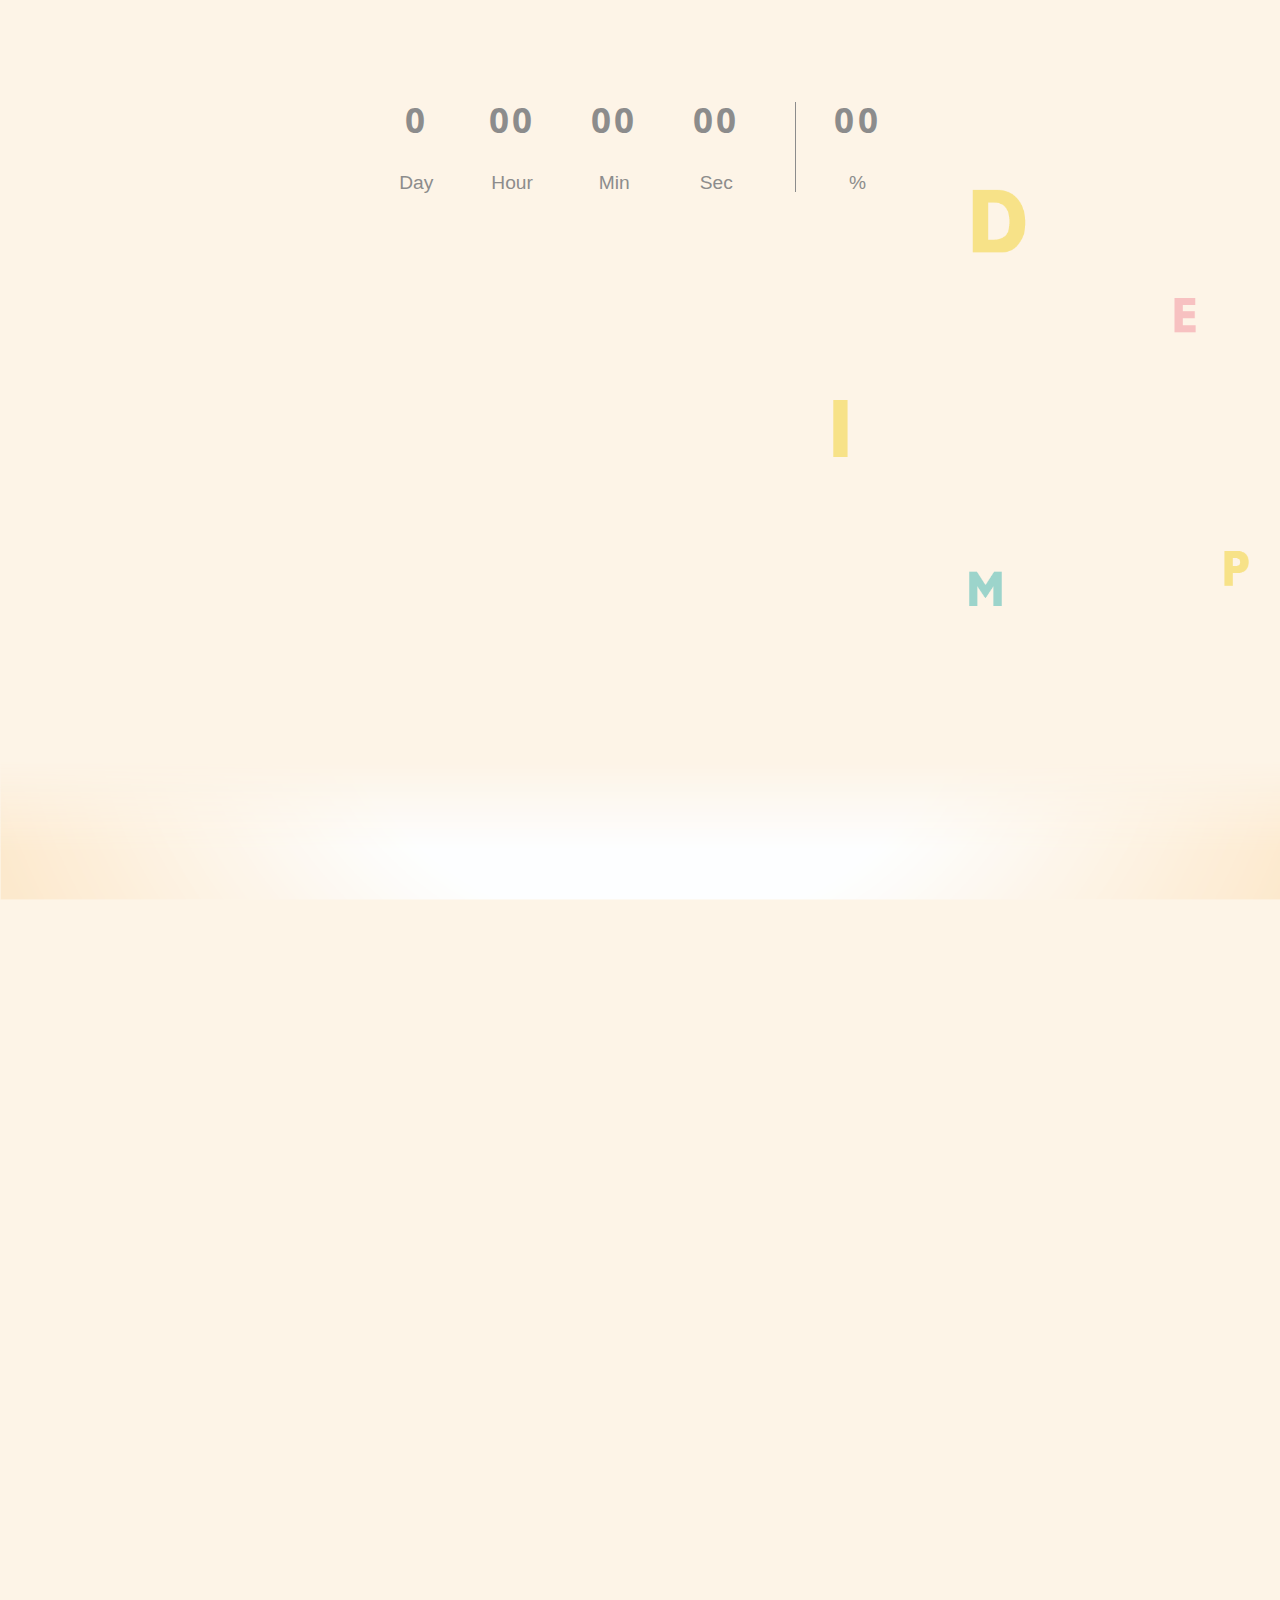
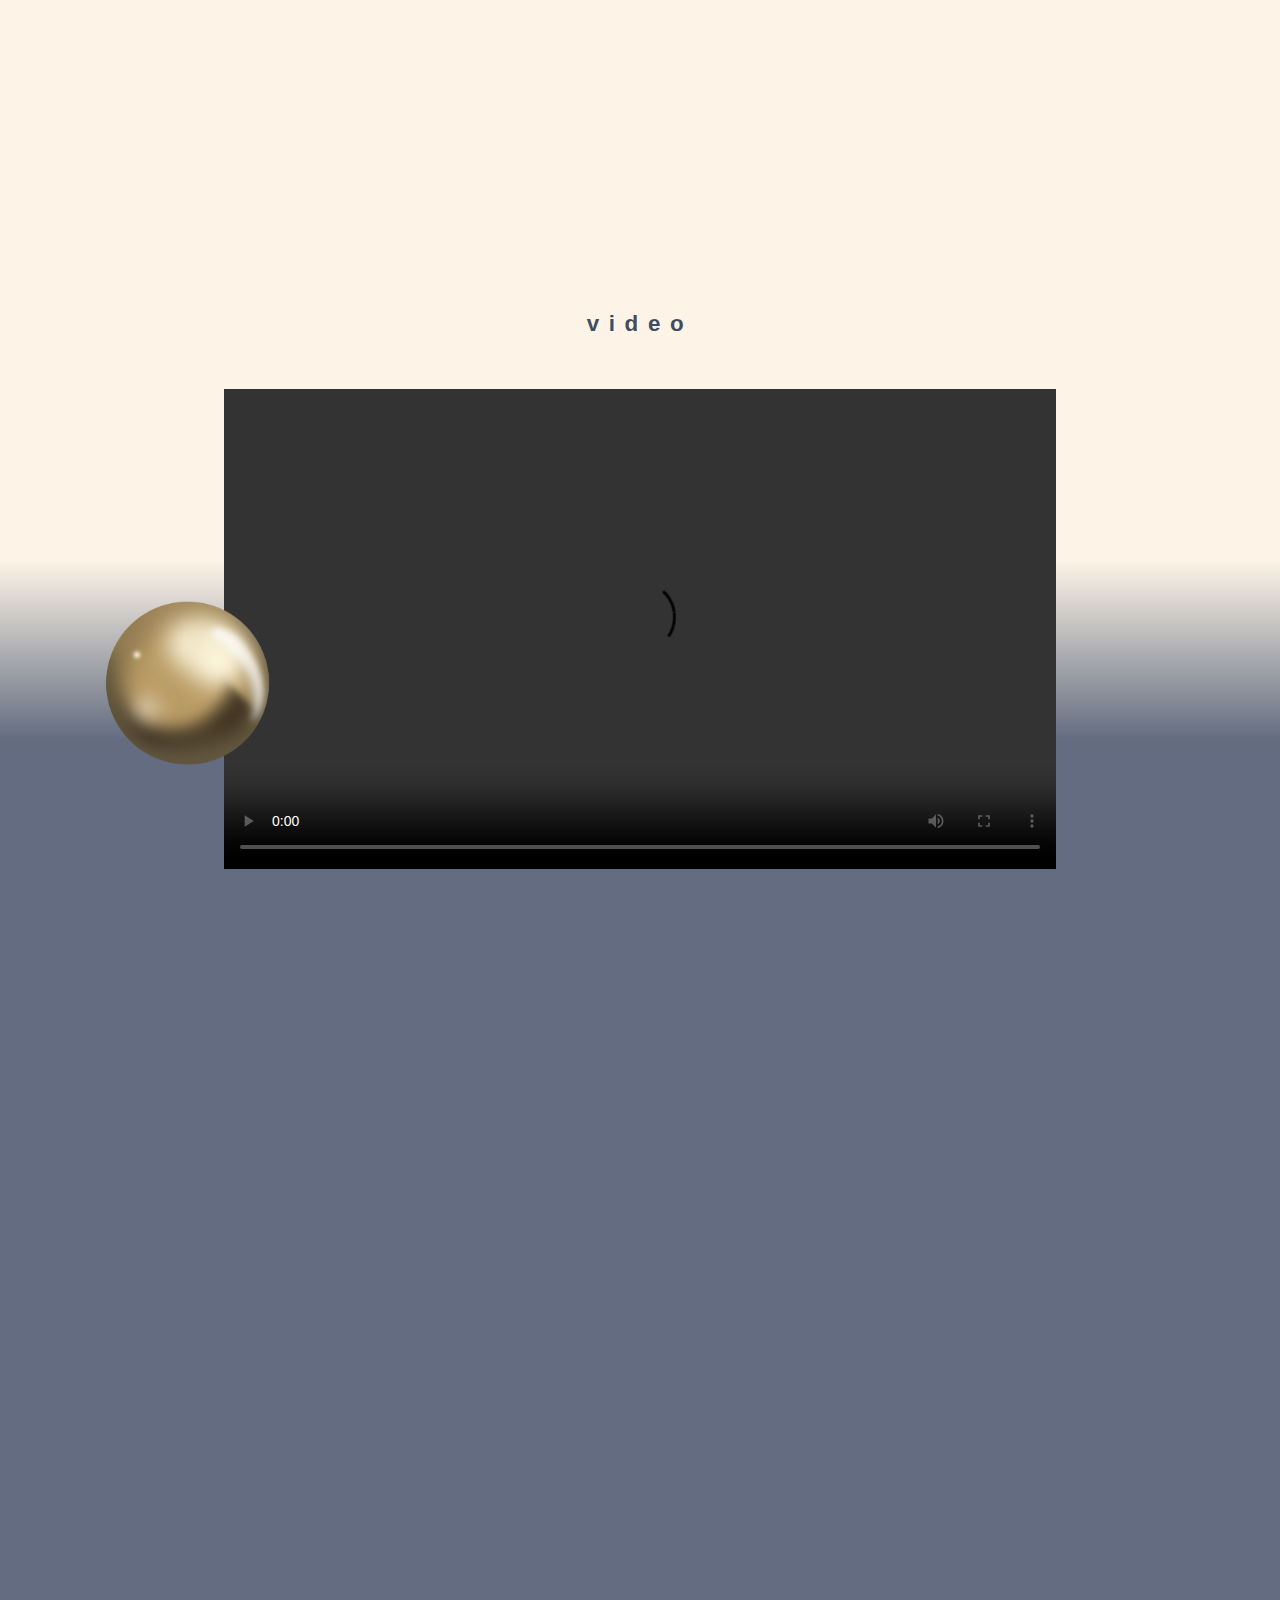
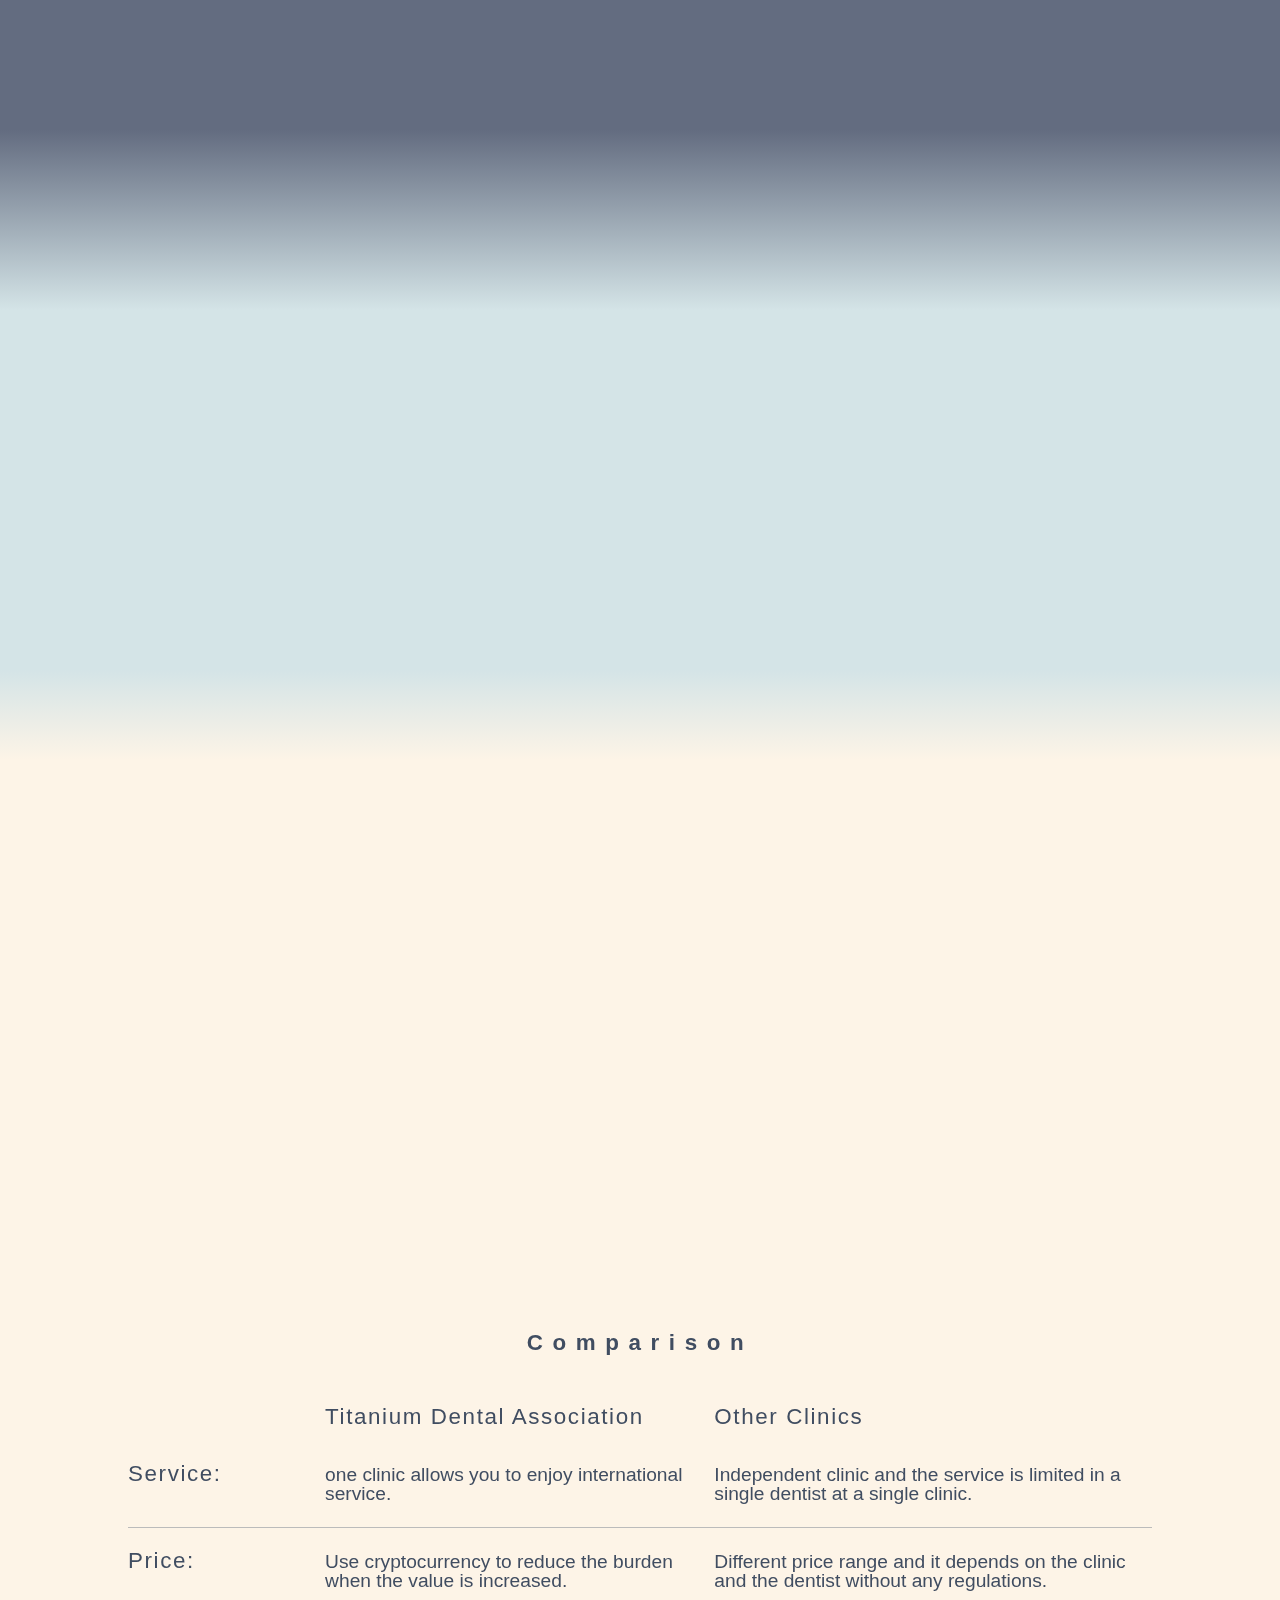
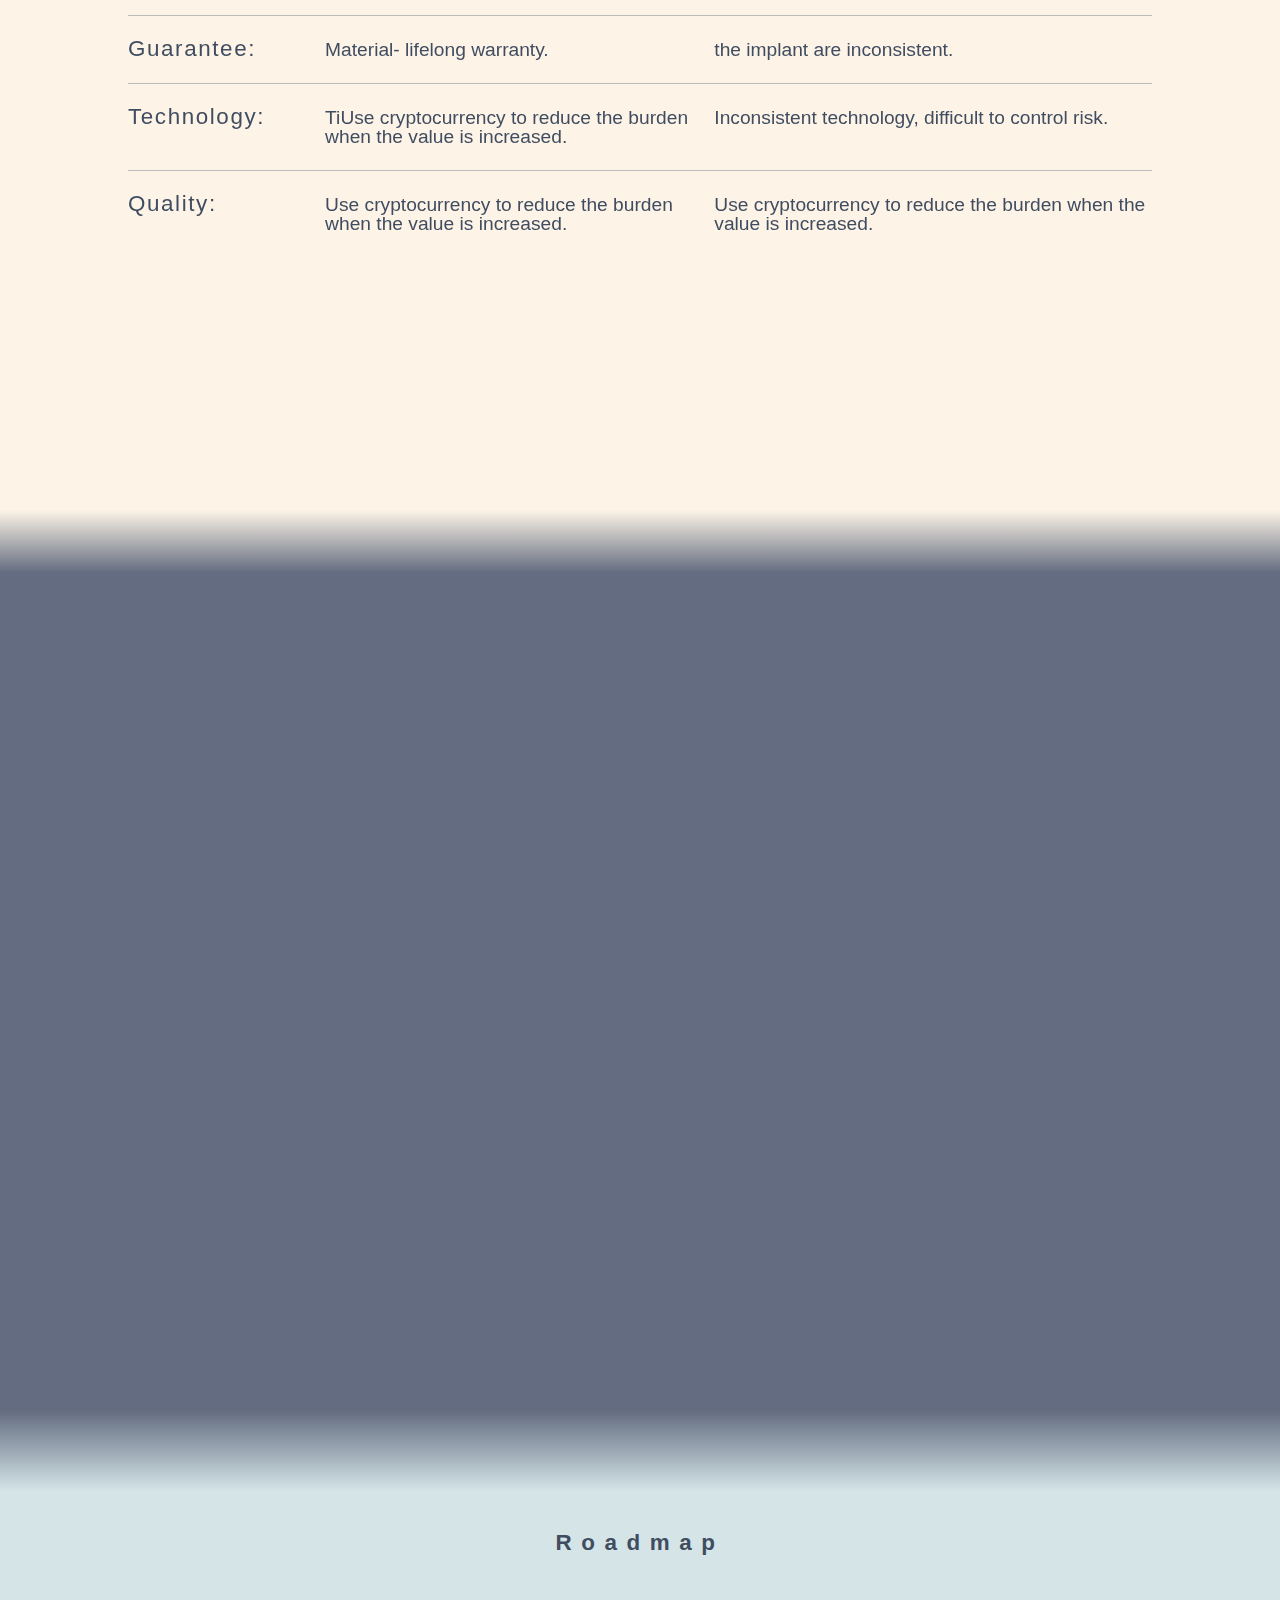
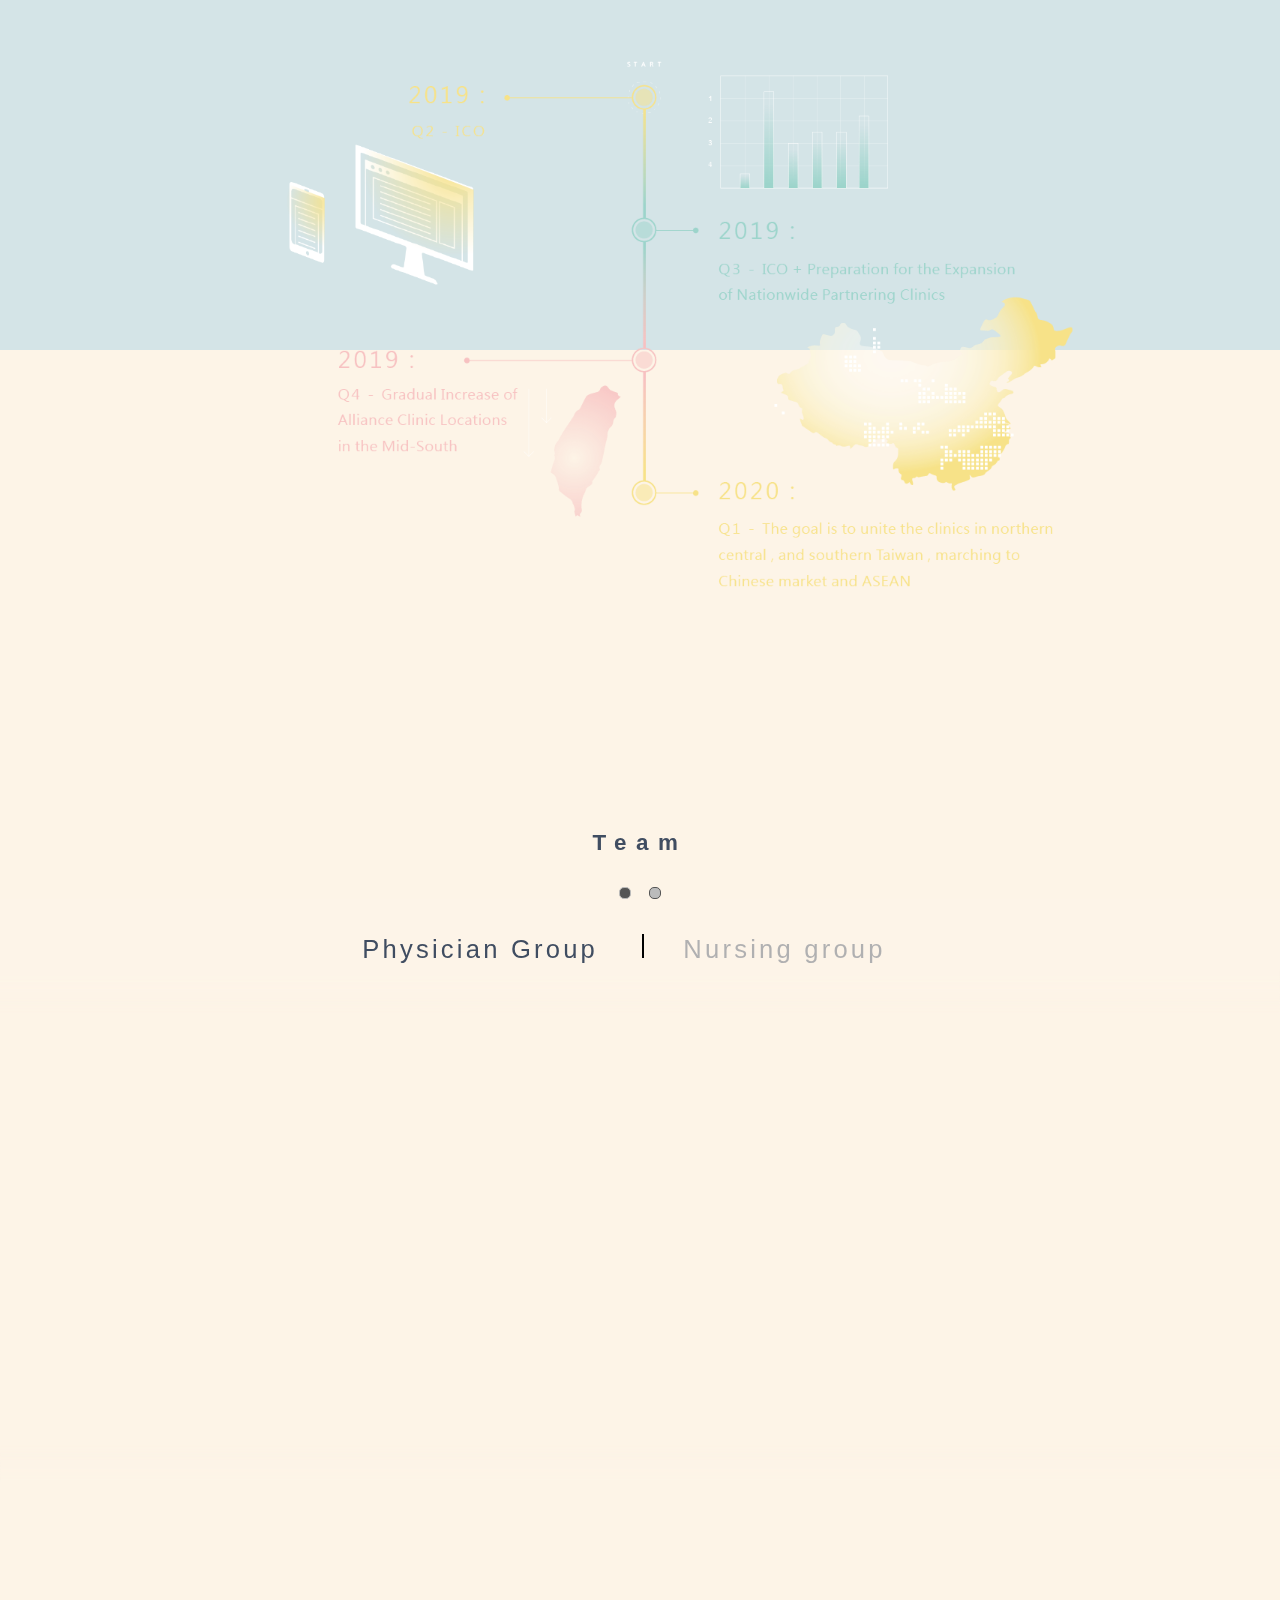
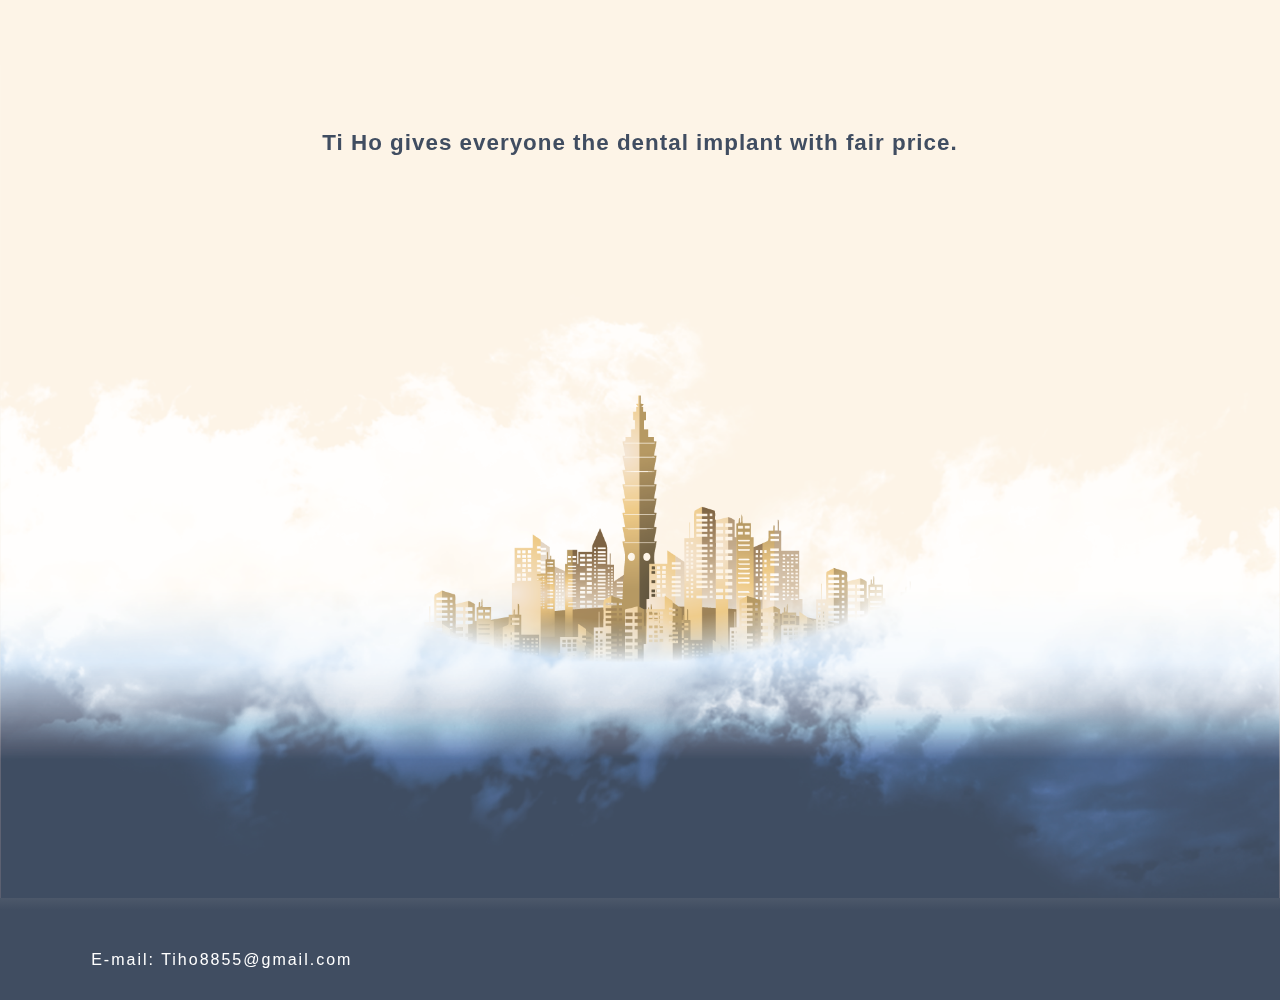
==== commit c1d5a0d3: "scroll to smooth, top text always floating, menu bar modify in wider" ====
--- a/index.html
+++ b/index.html
@@ -652,7 +652,7 @@
     <!-- <script src="script/jquery.localscroll-1.2.7-min.js"></script> -->
     <!-- <script src="script/jquery.scrollTo-1.4.2-min.js"></script> -->
     <script src="script/myscript.js"></script>
-    <!-- <script src="https://piiterliao.github.io/countdown/countdown.js"></script> -->
+    <script src="//cdnjs.cloudflare.com/ajax/libs/jquery-scrollTo/2.1.2/jquery.scrollTo.min.js"></script>
 </body>
 
 </html>--- a/stylesheet/css/stylesheet.css
+++ b/stylesheet/css/stylesheet.css
@@ -1,3 +1,3 @@
-﻿@import url("https://fonts.googleapis.com/css?family=Open+Sans+Condensed:300");.video-block-bgi,.about-block-bgi,.question-block-bgi,.compare-block-bgi,.rules-block-bgi,.map-block-bgi{content:'';position:absolute;top:0;left:0;width:100%;height:100%;background-repeat:no-repeat;background-size:cover}html,body,div,span,applet,object,iframe,h1,h2,h3,h4,h5,h6,p,blockquote,pre,a,abbr,acronym,address,big,cite,code,del,dfn,em,img,ins,kbd,q,s,samp,small,strike,strong,sub,sup,tt,var,b,u,i,center,dl,dt,dd,ol,ul,li,fieldset,form,label,legend,table,caption,tbody,tfoot,thead,tr,th,td,article,aside,canvas,details,embed,figure,figcaption,footer,header,hgroup,menu,nav,output,ruby,section,summary,time,mark,audio,video{margin:0;padding:0;border:0;font-size:100%;vertical-align:baseline}article,aside,details,figcaption,figure,footer,header,hgroup,menu,nav,section{display:block}body{line-height:1}ul{list-style:none;list-style-type:none}blockquote,q{quotes:none}blockquote:before,blockquote:after,q:before,q:after{content:'';content:none}table{border-collapse:collapse;border-spacing:0}*{font-family:'微軟正黑體', sans-serif;font-feature-settings:'liga' 0}body{background-color:#fff}a:focus{outline:none}a:visited,a:link{text-decoration:none;color:#000}.h-cursor-pointer:hover{cursor:pointer}.text-shadow{text-shadow:2px 2px 2px rgba(0,0,0,0.3)}.drop-shadow{-webkit-filter:drop-shadow(2px 2px 4px rgba(0,0,0,0.3));filter:drop-shadow(2px 2px 4px rgba(0,0,0,0.3))}.phone-appear{display:none}.op0{opacity:0}.op4{opacity:0.4}html,body{overflow-y:scroll}.container{background-color:#fdf4e7;max-width:1680px;margin:0 auto;color:#404d61}.block-fixed{position:fixed;max-width:1680px;z-index:99}.block-fixed>img:first-child{margin:10%;width:180px}.block-fixed>img:nth-child(2),.block-fixed>img:nth-child(3),.block-fixed>img.close-btn{width:50px;position:absolute;left:92vw;margin:2%;top:20%}#menu{display:none}.menu ul{top:0;left:75vw;width:25vw;position:absolute;background-color:#fff;height:100vh;text-align:center}.menu li{padding:5vh 0 2.5vh}.lang{border-top:1px solid #000;margin-top:6vh;line-height:4vh}.lang a{opacity:0.4;padding:0 0.5vw}.join{position:absolute;top:91vh;opacity:0;left:50vw;-webkit-transform:translateX(-50%);-ms-transform:translateX(-50%);transform:translateX(-50%)}.join img:first-child{left:50%;position:relative;-webkit-transform:translateX(-50%);-ms-transform:translateX(-50%);transform:translateX(-50%);top:-15px;-webkit-animation:float5 4s 0s infinite both;animation:float5 4s 0s infinite both}.join img:nth-child(2){-webkit-animation:lighterShowing 4s 0s infinite both;animation:lighterShowing 4s 0s infinite both}.block-fixed-right{position:absolute;right:3%}.block-fixed-right span{opacity:0;color:#8c8c8c}.page-mark{border-left:4px solid #fff;padding-left:8px;color:#fff;font-size:1.4rem;margin-bottom:1.2rem}.block-top{background-image:url(../../img/TIHO_Web_Ingredient-67-1.png);background-size:100%;background-repeat:no-repeat;text-align:center;height:100vh;position:relative;background-position-y:100%}.time-count ul>li{display:inline-block;margin:8% 2% 2%;font-size:2.2rem;text-align:center;color:#8c8c8c}.time-count ul>li:last-child{padding-left:3%;border-left:1px solid #8c8c8c}.time-count h4{letter-spacing:0.2rem;font-family:'Open Sans Condensed', sans-serif}.time-count p{font-size:1.2rem;font-weight:100}.large-img{position:relative}.large-img .floating-word{background-repeat:no-repeat;background-size:70%;background-position-x:center;height:1600px}.large-img .floating-word img{left:50%;width:100%;top:-15%}.large-img .floating-word img:nth-child(1){-webkit-animation:float1 9s 0s infinite both;animation:float1 9s 0s infinite both}.large-img .floating-word img:nth-child(2){-webkit-animation:float2 7s 0s infinite both;animation:float2 7s 0s infinite both}.large-img .floating-word img:nth-child(3){-webkit-animation:float2 8s 0s infinite both;animation:float2 8s 0s infinite both}.large-img .floating-word img:nth-child(4){-webkit-animation:float1 6s 0s infinite both;animation:float1 6s 0s infinite both}.large-img img{position:absolute}.large-img .ingredient img{left:50%;width:100%;max-width:1680px;bottom:0%;height:20%;position:fixed;-webkit-transform:translateX(-50%);-ms-transform:translateX(-50%);transform:translateX(-50%);z-index:1}.dental-text{position:absolute;top:28%;right:11%;letter-spacing:1.8rem;font-size:2.2rem;font-weight:900;opacity:0}.yellow{color:#ffe888}.green{color:#9be7d8}.red{color:#ffc5c5}.block-top-sec{height:100vh;background-image:url(../../img/TIHO_Web_Ingredient-67.png);background-size:100%;background-repeat:no-repeat;text-align:center;position:relative}.opening{width:100%;position:absolute;height:50vh;bottom:0}.opening>img{width:100%;left:0;top:200vh;position:absolute}.opening h2{position:fixed;top:50%;right:50%;font-size:1.8rem;border-bottom:1px solid #000;opacity:0.2}.block{text-align:center;max-width:1680px;height:100vh}.video-block{background:-webkit-gradient(linear, left top, left bottom, color-stop(40%, #fdf4e7), color-stop(60%, #636c80));background:-webkit-linear-gradient(top, #fdf4e7 40%, #636c80 60%);background:linear-gradient(180deg, #fdf4e7 40%, #636c80 60%);position:relative}.video-block-bgi{background-image:url(../../img/TIHO_Web_Ingredient-69.png);background-position-y:30%}.video-block h4.title{margin-bottom:6vh;margin-top:9vh}.opening-word-div{position:fixed;top:50%;left:50%;width:80%;max-width:1344px;-webkit-transform:translateX(-47%);-ms-transform:translateX(-47%);transform:translateX(-47%)}.opening-word-div img{opacity:0;width:100%}h4.title{font-size:1.4rem;letter-spacing:0.6rem;padding-top:2rem;margin-bottom:4rem}.appear{position:relative}iframe,video{width:65%;height:500px;pointer-events:none}.video-file img{position:absolute}.video-file img:nth-of-type(1){bottom:15%;left:2%;width:25%;-webkit-animation:float4 9s 0s infinite both;animation:float4 9s 0s infinite both}.video-file img:nth-of-type(2){top:12%;-webkit-animation:float3 7s 0s infinite both;animation:float3 7s 0s infinite both}.about-block{position:relative;background:-webkit-gradient(linear, left top, left bottom, color-stop(70%, #636c80), color-stop(90%, #d4e4e7));background:-webkit-linear-gradient(top, #636c80 70%, #d4e4e7 90%);background:linear-gradient(180deg, #636c80 70%, #d4e4e7 90%)}.about-block-bgi{opacity:0;background-image:url(../../img/TIHO_Web_Ingredient-66.png)}.about-block>img:first-child{position:absolute;left:0;top:10%;width:80%}.about-block h4{padding-top:4rem}.about{background-image:url(../../img/TIHO_Web_Ingredient-05.png);background-size:cover;width:80%;padding:4%;color:#fff;margin:0 auto}.about-img img{width:10%;padding:4% 2%}.about-text{padding:2%}.about-text h3{font-size:2.7rem;margin-bottom:2rem}.about-text span{border-bottom:3px solid #fff;padding-bottom:1.2rem}.content-p{padding-top:2rem;font-size:1.2rem}.question-block{position:relative;background:-webkit-gradient(linear, left top, left bottom, color-stop(30%, #d4e4e7), color-stop(40%, #fdf4e7));background:-webkit-linear-gradient(top, #d4e4e7 30%, #fdf4e7 40%);background:linear-gradient(180deg, #d4e4e7 30%, #fdf4e7 40%)}.question-block-bgi{opacity:0;background-image:url(../../img/TIHO_Web_Ingredient-50.png)}.question-block h4{padding-top:3rem;margin-bottom:3rem}.opt-dot{display:inline-block;height:10px;width:10px;border-radius:5px;border:1px solid #555555;background-color:#bbbbbb;margin:0 0.4rem}.opt-dot:hover{cursor:pointer}.opt-dot#question-1,.opt-dot#compare-1,.opt-dot#rules-1,.opt-dot#team-1{border-color:#bbb;background-color:#555}.option-text{margin-top:2rem;margin-bottom:1rem;letter-spacing:0.2rem}.option-text>div{display:inline-block;font-size:1.6rem;padding:0 2rem}.option-text .devided-line{border-right:2px solid #000;padding:2px;height:20px}.question .option-text .option-1{margin-left:1rem}.question-content{text-align:center}.question-content>div{margin:0 auto;max-width:50%}.question-content ol{list-style:inside decimal}.question-content li{margin-bottom:0.5rem}.question-content .option-2{display:none}.question-content .content-p{line-height:1.5rem;letter-spacing:1px;text-align:left}.compare-block{background:-webkit-gradient(linear, left top, left bottom, color-stop(90%, #fdf4e7), color-stop(97%, #636c80));background:-webkit-linear-gradient(top, #fdf4e7 90%, #636c80 97%);background:linear-gradient(180deg, #fdf4e7 90%, #636c80 97%)}.compare-block-bgi{position:initial}.compare-block img{width:100%;max-width:1680px;position:absolute;height:35%;left:0;top:-12%}.compare-block h4{margin-bottom:2rem;position:relative;z-index:1}.compare-block p{position:relative;z-index:1}.compare-table{width:-webkit-fit-content;width:-moz-fit-content;width:fit-content;margin:6rem auto 0rem;text-align:left}.compare-table table{width:80%;margin:0 auto}thead th{padding:12px}th{font-size:1.4rem;letter-spacing:0.1rem;font-weight:500}tbody tr{border-bottom:1px solid #bbb}tbody tr:last-child{border:none}tbody th{padding-right:48px}tbody td{font-size:1.2rem;padding:24px 0px 24px 12px}.rules-block{color:#fff;position:relative;background:-webkit-gradient(linear, left top, left bottom, color-stop(90%, #636c80), color-stop(99%, #d4e4e7));background:-webkit-linear-gradient(top, #636c80 90%, #d4e4e7 99%);background:linear-gradient(180deg, #636c80 90%, #d4e4e7 99%)}.rules-block-bgi{padding-top:2rem;background-image:url(../../img/TIHO_Web_Ingredient-10.png);opacity:0}.rules-block-bgi>img{position:absolute;-webkit-transform:translateX(-50%);-ms-transform:translateX(-50%);transform:translateX(-50%)}.rules-block-bgi>img:first-child{width:85%;left:50%;opacity:0.2;top:-20%}.rules-block-bgi>img:nth-child(2){width:0%;top:-20%}.rules-block-bgi>img:nth-child(3){width:100%;top:-20%;opacity:0.8;z-index:2}.rules-block h4{margin-top:2vh}.rules-block .option-text{width:98%}.rules-block .devided-line{border-color:#fff}.rules-block img.option-2{display:none}.d-row{display:-webkit-box;display:-webkit-flex;display:-ms-flexbox;display:flex;-webkit-box-orient:horizontal;-webkit-box-direction:normal;-webkit-flex-direction:row;-ms-flex-direction:row;flex-direction:row}.f-40{-webkit-box-flex:40;-webkit-flex:40;-ms-flex:40;flex:40}.f-50{-webkit-box-flex:50;-webkit-flex:50;-ms-flex:50;flex:50}.f-60{-webkit-box-flex:60;-webkit-flex:60;-ms-flex:60;flex:60}.pie-chart{text-align:left;position:relative}.pie-chart img{width:75%;padding-left:6rem;padding-top:20px;padding-bottom:15vh}.rules .option-text .option-1{margin-left:3rem}.rules-content>div{margin:0 auto;width:70%;line-height:2.2rem;letter-spacing:1px;text-align:left;padding-top:20px;padding-bottom:20px;position:relative}.rules-content .option-1>div:first-child,.rules-content .option-2>div:first-child{border-bottom:1px solid #fff;padding-bottom:20px}.rules-content .option-2{display:none}.rules-content .content-p div:nth-child(2){padding-top:20px}.pub-sale{border:1px solid #fff;border-radius:30px;position:absolute;width:-webkit-fit-content;width:-moz-fit-content;width:fit-content;padding:2.5px 6px;top:18px;right:0}.pub-sale>img{vertical-align:middle;margin-right:8px;width:28px}.pub-sale-card{display:none;opacity:0;position:fixed;top:0;left:0;height:100%;width:100%;background-color:rgba(0,0,0,0.322)}.pub-sale-card-inner{top:50%;left:50%;-webkit-transform:translate(-50%, -50%);-ms-transform:translate(-50%, -50%);transform:translate(-50%, -50%);position:absolute;height:25vh;width:55vw;background-color:#fff;color:#000;text-align:center}.pub-sale-card-inner h5{margin-top:8vh}.pub-sale-card-inner>img{width:24px;position:absolute;top:12px;right:12px}.overflow-rules{position:absolute;width:100%;bottom:0px;height:50vh;left:0}.map-block{background:-webkit-gradient(linear, left top, left bottom, color-stop(50%, #d4e4e7), color-stop(50%, #fdf4e7));background:-webkit-linear-gradient(top, #d4e4e7 50%, #fdf4e7 50%);background:linear-gradient(180deg, #d4e4e7 50%, #fdf4e7 50%)}.map-bgi{width:85%;margin:auto;background-image:url(../../img/TIHO_Web_Ingredient-33.png);background-repeat:no-repeat;background-size:contain;background-position-x:50%;text-align:center}.map-bgi img{-webkit-transform:scale(0.85);-ms-transform:scale(0.85);transform:scale(0.85);position:relative;left:2%}.team-block h4{margin-bottom:2rem}.team-block .option-title{z-index:2;position:relative}.team-block .option-text{margin-bottom:0}.team-block .option-text .option-1{padding-left:0rem}.team-block .team-content{position:relative}.team-block .team-content .content-p{width:80%;margin:auto;height:480px;overflow-y:scroll;padding-top:5vh;margin-top:1.6rem;text-align:center}.team-block .team-content .option-2{display:none}.team-block .team-content>img{position:absolute;height:180px;width:100%;-webkit-transform:translateX(-50%);-ms-transform:translateX(-50%);transform:translateX(-50%)}.team-block .team-content>img:nth-of-type(1){top:-10vh;z-index:1}.team-block .team-content>img:nth-of-type(2){bottom:-5vh}.team-block .thum{width:12%;margin:12px;display:-webkit-inline-box;display:-webkit-inline-flex;display:-ms-inline-flexbox;display:inline-flex;-webkit-box-orient:vertical;-webkit-box-direction:normal;-webkit-flex-direction:column;-ms-flex-direction:column;flex-direction:column}.team-block .thum img{width:100%;-webkit-filter:sepia(40%);filter:sepia(40%)}.team-block .thum p{font-size:14px}.team-block .empty-height{height:100px}.bottom-block{position:relative;background:-webkit-gradient(linear, left top, left bottom, color-stop(70%, #fdf4e7), color-stop(90%, #404d61));background:-webkit-linear-gradient(top, #fdf4e7 70%, #404d61 90%);background:linear-gradient(180deg, #fdf4e7 70%, #404d61 90%)}.bottom-block>div h4{letter-spacing:1px;width:70%;margin:0 auto;position:relative}.bottom-block>div>img{width:100%;margin-top:-7%}footer{position:absolute;bottom:2rem;color:#fff;width:100%}footer>div{-webkit-box-pack:justify;-webkit-justify-content:space-between;-ms-flex-pack:justify;justify-content:space-between;margin:0 4%}.email{letter-spacing:2px;margin:auto 0}.email img{vertical-align:middle;width:30px;padding:0 20px}.icon img{width:48px;margin-left:20px}@media (min-width: 1680px){.block-fixed img:nth-child(2),.block-fixed img:nth-child(3){left:1580px}.block-top{background-size:1680px}iframe,video{height:600px}.question-block{background-position-y:105%}.rules-block{padding-bottom:16rem}.rules-block>img:nth-child(2){top:-37%;height:40%}.team-block .team-content .content-p{width:75%}}@media (max-width: 1280px){iframe,video{height:480px}.rules-block>img:nth-child(2){top:-55%}.map-bgi img{-webkit-transform:scale(0.75);-ms-transform:scale(0.75);transform:scale(0.75);position:relative;left:-2%;bottom:45px}}@media (max-width: 1024px){.rules-block>img:nth-child(2){top:-39%}}@media (max-width: 768px){.phone-appear{display:initial}.non-phone-appear{display:none}.block-fixed>img:nth-child(2),.block-fixed img:nth-child(3){left:86vw;width:30px;margin-top:20px}.menu ul{width:80vw;left:20vw}.menu li{padding-top:4.5vh}.lang{margin-top:3vh}.join{top:91vh}.join img:first-child{width:14px}.join img:nth-child(2){width:225px}.block-top{background-image:url(../../img/TIHO_Web_Phone-14-1.png);background-size:109%;background-position-x:center}.block-top>img{margin-top:5rem;width:25%}.block-top-sec{background-image:url(../../img/TIHO_Web_Phone-14.png);background-size:109%;background-position-x:center}.dental-text{top:15%;right:5%;letter-spacing:0.2rem;font-size:1.2rem;font-weight:500}.large-img .floating-word{height:1200px}.large-img .floating-word img{top:2%}.time-count ul>li{font-size:2rem;margin:18% 3% 2%}.time-count ul>li:last-child{padding-left:6%}.time-count p{font-size:0.8rem}.video-opening{height:120px}.video-opening img{top:-100%}.video{padding-bottom:360px;background-size:cover}h4.title{font-size:1rem;font-weight:400;letter-spacing:3px;padding-top:32px;margin-bottom:20px}.video-block h4.title{margin-bottom:20px}.video-block-bgi{background-image:url(../../img/TIHO_Web_Phone-18.png)}iframe,video{height:175px;width:85%;position:relative;top:120px}.video-file img:nth-of-type(1){bottom:-155%;width:55%;left:10%}.video-file img:nth-of-type(2){left:80%;width:15%}.about{width:72%}.about-bgi{background-image:url(../../img/TIHO_Web_Phone-17.png)}.about-img{width:70%;margin:auto}.about-img img{width:40%}.about-text{padding:8px}.about-text h3{font-size:17px;font-weight:400;margin-bottom:28px}.about-text p{letter-spacing:0;line-height:0.9rem;font-size:12px}.content-p{font-size:14px;letter-spacing:1px;text-align:left;line-height:1.1rem;padding-top:1vh}.option-text{margin-top:0.9rem;margin-bottom:0.9rem}.option-text>div{font-size:16px;letter-spacing:0px;padding:0 12px}.option-text .devided-line{height:8px}.question-block-bgi{background-image:url(../../img/TIHO_Web_Ingredient-54-3.png)}.question-content>div{max-width:80%}.question-content .content-p{line-height:1.1rem}.question-content .content-p.option-1{margin-right:12px}.question-content ol{list-style-position:outside}.question-content li{margin-bottom:0.5vh;line-height:0.9rem}.question-content .option-2{height:50vh;overflow-y:scroll}.compare-block{z-index:1}.compare-block .phone-appear{position:relative;z-index:1}.compare-block .option-text{letter-spacing:1px;text-align:left}.compare-block .option-text>div{font-size:13px}.compare-block .option-text>div:first-child{padding-right:0;padding-left:2px}.compare-block-bgi>div:last-child{width:75%;margin:auto;text-align:left}.compare-table{position:relative;z-index:1;width:100%;margin:0px auto;text-align:left}.compare-table .option-2{display:none}.compare-table th{padding-right:24px;font-size:14px;letter-spacing:0.9px;font-weight:400}.compare-table td{font-size:12px;padding:20px 8px 10px 0px;opacity:0.8;font-weight:300}.rules-block{padding-top:0;padding-bottom:0}.rules-block-bgi{background-image:url(../../img/TIHO_Web_Phone-13.png)}.rules-block>img:nth-child(2){top:-140px;height:150px;z-index:1}.rules-block>img:nth-child(3){opacity:0.2;z-index:1;top:-12%;width:100vw}.rules-block .d-sm-col-reverse{-webkit-box-orient:vertical;-webkit-box-direction:reverse;-webkit-flex-direction:column-reverse;-ms-flex-direction:column-reverse;flex-direction:column-reverse}.rules-block .f-sm-100{-webkit-box-flex:100;-webkit-flex:100;-ms-flex:100;flex:100}.rules-block .option-text{margin-top:2vh;width:100%;text-align:left}.rules-block .option-text>div:first-child{padding-left:20px;padding-right:2px;margin-left:0}.rules-block .option-text>div:nth-child(3){padding-left:2px}.rules-block .option-title+div{height:75vh;overflow-y:scroll}.rules-block li{margin-bottom:12px}.rules-block li.phone-appear{display:block}.rules-content .content-p{line-height:1rem;width:80%;letter-spacing:1px}.pub-sale{padding:1px 2px;font-size:12px;letter-spacing:0px}.pub-sale img{width:14px;margin-right:4px}.pub-sale-card-inner{width:85vw;padding:0 4px}.pub-sale-card-inner h5{margin-bottom:12px;margin-top:4vh}.pie-chart img{width:75%;padding-left:3rem;padding-top:0}.pie-chart img:nth-child(3){left:10%}.map-bgi{background-image:url(../../img/TIHO_Web_Ingredient-54-phone.png);background-size:150%;width:100%}.map-bgi img{-webkit-transform:scale(1);-ms-transform:scale(1);transform:scale(1);width:90%;top:45px;margin-bottom:150px}.team .thum{width:25%;display:inline-block;margin:6px}.team-block .team-content .content-p{height:70vh}.team-block .team-content>img{height:70px}.team-block .team-content>img:nth-of-type(1){top:-5vh}.bottom-block>div>img{margin-top:17vh}.bottom-block>div h4{width:100%;margin:8vh auto;position:absolute;padding-top:0}footer{background-color:#404d61;padding-bottom:20px}.d-sm-col{-webkit-box-orient:vertical;-webkit-box-direction:normal;-webkit-flex-direction:column;-ms-flex-direction:column;flex-direction:column}.email{margin-bottom:24px}.email p{font-size:14px}.email img{width:24px}.icon img{width:36px}}@media (max-width: 900px) and (min-width: 600px){.join{top:94vh}.block-top{background-position-y:100%}.block-top>img{width:20%}.dental-text{top:30%;letter-spacing:0.6rem;font-size:1.6rem}iframe,video{height:360px}.question-block-bgi{background-image:url(../../img/TIHO_Web_Ingredient-50.png)}.question-content .content-p.option-1,.question-content .content-p.option-2{max-width:63%}.map-bgi{background-size:contain;width:115%;background-position-x:-6vw}.map-bgi img{width:65%;left:-8%}}@media (max-width: 512px){.opening>img{height:101vh}}@-webkit-keyframes fInOut{0%,100%{opacity:0}25%,75%{opacity:1}}@keyframes fInOut{0%,100%{opacity:0}25%,75%{opacity:1}}@-webkit-keyframes float1{0%,50%,100%{opacity:1;-webkit-transform:translate(-50%, -3%);transform:translate(-50%, -3%)}25%,75%{opacity:1;-webkit-transform:translate(-50%, 3%);transform:translate(-50%, 3%)}}@keyframes float1{0%,50%,100%{opacity:1;-webkit-transform:translate(-50%, -3%);transform:translate(-50%, -3%)}25%,75%{opacity:1;-webkit-transform:translate(-50%, 3%);transform:translate(-50%, 3%)}}@-webkit-keyframes float2{0%,50%,100%{opacity:1;-webkit-transform:translate(-50%, -5%);transform:translate(-50%, -5%)}25%,75%{opacity:1;-webkit-transform:translate(-50%, 5%);transform:translate(-50%, 5%)}}@keyframes float2{0%,50%,100%{opacity:1;-webkit-transform:translate(-50%, -5%);transform:translate(-50%, -5%)}25%,75%{opacity:1;-webkit-transform:translate(-50%, 5%);transform:translate(-50%, 5%)}}@-webkit-keyframes float3{0%,50%,100%{opacity:1;-webkit-transform:translate(-7%, 0%);transform:translate(-7%, 0%)}25%,75%{opacity:1;-webkit-transform:translate(7%, 0%);transform:translate(7%, 0%)}}@keyframes float3{0%,50%,100%{opacity:1;-webkit-transform:translate(-7%, 0%);transform:translate(-7%, 0%)}25%,75%{opacity:1;-webkit-transform:translate(7%, 0%);transform:translate(7%, 0%)}}@-webkit-keyframes float4{0%,50%,100%{opacity:1;-webkit-transform:translate(-9%, 0%);transform:translate(-9%, 0%)}25%,75%{opacity:1;-webkit-transform:translate(9%, 0%);transform:translate(9%, 0%)}}@keyframes float4{0%,50%,100%{opacity:1;-webkit-transform:translate(-9%, 0%);transform:translate(-9%, 0%)}25%,75%{opacity:1;-webkit-transform:translate(9%, 0%);transform:translate(9%, 0%)}}@-webkit-keyframes float5{0%,50%,100%{opacity:0;-webkit-transform:translate(-50%, -175%);transform:translate(-50%, -175%)}25%,75%{opacity:1;-webkit-transform:translate(-50%, 5%);transform:translate(-50%, 5%)}}@keyframes float5{0%,50%,100%{opacity:0;-webkit-transform:translate(-50%, -175%);transform:translate(-50%, -175%)}25%,75%{opacity:1;-webkit-transform:translate(-50%, 5%);transform:translate(-50%, 5%)}}@-webkit-keyframes lighterShowing{0%,50%,100%{-webkit-filter:invert(0%);filter:invert(0%)}25%,75%{-webkit-filter:invert(25%);filter:invert(25%)}}@keyframes lighterShowing{0%,50%,100%{-webkit-filter:invert(0%);filter:invert(0%)}25%,75%{-webkit-filter:invert(25%);filter:invert(25%)}}
+﻿@import url("https://fonts.googleapis.com/css?family=Open+Sans+Condensed:300");.video-block-bgi,.about-block-bgi,.question-block-bgi,.compare-block-bgi,.rules-block-bgi,.map-block-bgi{content:'';position:absolute;top:0;left:0;width:100%;height:100%;background-repeat:no-repeat;background-size:cover}html,body,div,span,applet,object,iframe,h1,h2,h3,h4,h5,h6,p,blockquote,pre,a,abbr,acronym,address,big,cite,code,del,dfn,em,img,ins,kbd,q,s,samp,small,strike,strong,sub,sup,tt,var,b,u,i,center,dl,dt,dd,ol,ul,li,fieldset,form,label,legend,table,caption,tbody,tfoot,thead,tr,th,td,article,aside,canvas,details,embed,figure,figcaption,footer,header,hgroup,menu,nav,output,ruby,section,summary,time,mark,audio,video{margin:0;padding:0;border:0;font-size:100%;vertical-align:baseline}article,aside,details,figcaption,figure,footer,header,hgroup,menu,nav,section{display:block}body{line-height:1}ul{list-style:none;list-style-type:none}blockquote,q{quotes:none}blockquote:before,blockquote:after,q:before,q:after{content:'';content:none}table{border-collapse:collapse;border-spacing:0}*{font-family:'微軟正黑體', sans-serif;font-feature-settings:"liga" 0}body{background-color:#fff}a:focus{outline:none}a:visited,a:link{text-decoration:none;color:#000}.h-cursor-pointer:hover{cursor:pointer}.text-shadow{text-shadow:2px 2px 2px rgba(0,0,0,0.3)}.drop-shadow{-webkit-filter:drop-shadow(2px 2px 4px rgba(0,0,0,0.3));filter:drop-shadow(2px 2px 4px rgba(0,0,0,0.3))}.phone-appear{display:none}.op0{opacity:0}.op4{opacity:0.4}html,body{overflow-y:scroll}.container{background-color:#fdf4e7;max-width:1680px;margin:0 auto;color:#404d61}.block-fixed{position:fixed;max-width:1680px;z-index:99}.block-fixed>img:first-child{margin:10%;width:180px}.block-fixed>img:nth-child(2),.block-fixed>img:nth-child(3),.block-fixed>img.close-btn{width:50px;position:absolute;left:92vw;margin:2%;top:20%}#menu{display:none}.menu ul{top:0;left:75vw;width:25vw;position:absolute;background-color:#fff;height:100vh;text-align:center}.menu li{padding:5vh 0 2.5vh}.lang{border-top:1px solid #000;margin-top:6vh;line-height:4vh}.lang a{opacity:0.4;padding:0 0.5vw}.join{position:absolute;top:91vh;opacity:0;left:50vw;-webkit-transform:translateX(-50%);-ms-transform:translateX(-50%);transform:translateX(-50%)}.join img:first-child{left:50%;position:relative;-webkit-transform:translateX(-50%);-ms-transform:translateX(-50%);transform:translateX(-50%);top:-15px;-webkit-animation:float5 4s 0s infinite both;animation:float5 4s 0s infinite both}.join img:nth-child(2){-webkit-animation:lighterShowing 4s 0s infinite both;animation:lighterShowing 4s 0s infinite both}.block-fixed-right{position:absolute;right:3%}.block-fixed-right span{opacity:0;color:#8c8c8c}.page-mark{border-left:4px solid #fff;padding-left:8px;color:#fff;font-size:1.4rem;margin-bottom:1.2rem}.block-top{background-image:url(../../img/TIHO_Web_Ingredient-67-1.png);background-size:100%;background-repeat:no-repeat;text-align:center;height:100vh;position:relative;background-position-y:100%}.time-count ul>li{display:inline-block;margin:8% 2% 2%;font-size:2.2rem;text-align:center;color:#8c8c8c}.time-count ul>li:last-child{padding-left:3%;border-left:1px solid #8c8c8c}.time-count h4{letter-spacing:0.2rem;font-family:'Open Sans Condensed', sans-serif}.time-count p{font-size:1.2rem;font-weight:100}.large-img{position:relative}.large-img .floating-word{background-repeat:no-repeat;background-size:70%;background-position-x:center;height:1600px}.large-img .floating-word img{left:50%;width:100%;top:-15%}.large-img .floating-word img:nth-child(1){-webkit-animation:float1 9s 0s infinite both;animation:float1 9s 0s infinite both}.large-img .floating-word img:nth-child(2){-webkit-animation:float2 7s 0s infinite both;animation:float2 7s 0s infinite both}.large-img .floating-word img:nth-child(3){-webkit-animation:float2 8s 0s infinite both;animation:float2 8s 0s infinite both}.large-img .floating-word img:nth-child(4){-webkit-animation:float1 6s 0s infinite both;animation:float1 6s 0s infinite both}.large-img img{position:absolute}.large-img .ingredient img{left:50%;width:100%;max-width:1680px;bottom:0%;height:20%;position:fixed;-webkit-transform:translateX(-50%);-ms-transform:translateX(-50%);transform:translateX(-50%);z-index:1}.dental-text{position:absolute;top:28%;right:11%;letter-spacing:1.8rem;font-size:2.2rem;font-weight:900;opacity:0}.yellow{color:#ffe888}.green{color:#9be7d8}.red{color:#ffc5c5}.block-top-sec{height:100vh;background-image:url(../../img/TIHO_Web_Ingredient-67.png);background-size:100%;background-repeat:no-repeat;text-align:center;position:relative}.opening{width:100%;position:absolute;height:50vh;bottom:0}.opening>img{width:100%;left:0;top:200vh;position:absolute}.opening h2{position:fixed;top:50%;right:50%;font-size:1.8rem;border-bottom:1px solid #000;opacity:0.2}.block{text-align:center;max-width:1680px;height:100vh}.video-block{background:-webkit-gradient(linear, left top, left bottom, color-stop(40%, #fdf4e7), color-stop(60%, #636c80));background:-webkit-linear-gradient(top, #fdf4e7 40%, #636c80 60%);background:linear-gradient(180deg, #fdf4e7 40%, #636c80 60%);position:relative}.video-block-bgi{background-image:url(../../img/TIHO_Web_Ingredient-69.png);background-position-y:30%}.video-block h4.title{margin-bottom:6vh;margin-top:9vh}.opening-word-div{position:fixed;top:50%;left:50%;width:80%;max-width:1344px;-webkit-transform:translateX(-47%);-ms-transform:translateX(-47%);transform:translateX(-47%)}.opening-word-div img{opacity:0;width:100%}h4.title{font-size:1.4rem;letter-spacing:0.6rem;padding-top:2rem;margin-bottom:4rem}.appear{position:relative}iframe,video{width:65%;height:500px;pointer-events:none}.video-file img{position:absolute}.video-file img:nth-of-type(1){bottom:15%;left:2%;width:25%;-webkit-animation:float4 9s 0s infinite both;animation:float4 9s 0s infinite both}.video-file img:nth-of-type(2){top:12%;-webkit-animation:float3 7s 0s infinite both;animation:float3 7s 0s infinite both}.about-block{position:relative;background:-webkit-gradient(linear, left top, left bottom, color-stop(70%, #636c80), color-stop(90%, #d4e4e7));background:-webkit-linear-gradient(top, #636c80 70%, #d4e4e7 90%);background:linear-gradient(180deg, #636c80 70%, #d4e4e7 90%)}.about-block-bgi{opacity:0;background-image:url(../../img/TIHO_Web_Ingredient-66.png)}.about-block>img:first-child{position:absolute;left:0;top:10%;width:80%}.about-block h4{padding-top:4rem}.about{background-image:url(../../img/TIHO_Web_Ingredient-05.png);background-size:cover;width:80%;padding:4%;color:#fff;margin:0 auto}.about-img img{width:10%;padding:4% 2%}.about-text{padding:2%}.about-text h3{font-size:2.7rem;margin-bottom:2rem}.about-text span{border-bottom:3px solid #fff;padding-bottom:1.2rem}.content-p{padding-top:2rem;font-size:1.2rem}.question-block{position:relative;background:-webkit-gradient(linear, left top, left bottom, color-stop(30%, #d4e4e7), color-stop(40%, #fdf4e7));background:-webkit-linear-gradient(top, #d4e4e7 30%, #fdf4e7 40%);background:linear-gradient(180deg, #d4e4e7 30%, #fdf4e7 40%)}.question-block-bgi{opacity:0;background-image:url(../../img/TIHO_Web_Ingredient-50.png)}.question-block h4{padding-top:3rem;margin-bottom:3rem}.opt-dot{display:inline-block;height:10px;width:10px;border-radius:5px;border:1px solid #555555;background-color:#bbbbbb;margin:0 0.4rem}.opt-dot:hover{cursor:pointer}.opt-dot#question-1,.opt-dot#compare-1,.opt-dot#rules-1,.opt-dot#team-1{border-color:#bbb;background-color:#555}.option-text{margin-top:2rem;margin-bottom:1rem;letter-spacing:0.2rem}.option-text>div{display:inline-block;font-size:1.6rem;padding:0 2rem}.option-text .devided-line{border-right:2px solid #000;padding:2px;height:20px}.question .option-text .option-1{margin-left:1rem}.question-content{text-align:center}.question-content>div{margin:0 auto;max-width:50%}.question-content ol{list-style:inside decimal}.question-content li{margin-bottom:0.5rem}.question-content .option-2{display:none}.question-content .content-p{line-height:1.5rem;letter-spacing:1px;text-align:left}.compare-block{background:-webkit-gradient(linear, left top, left bottom, color-stop(90%, #fdf4e7), color-stop(97%, #636c80));background:-webkit-linear-gradient(top, #fdf4e7 90%, #636c80 97%);background:linear-gradient(180deg, #fdf4e7 90%, #636c80 97%)}.compare-block-bgi{position:initial}.compare-block img{width:100%;max-width:1680px;position:absolute;height:35%;left:0;top:-12%}.compare-block h4{margin-bottom:2rem;position:relative;z-index:1}.compare-block p{position:relative;z-index:1}.compare-table{width:-webkit-fit-content;width:-moz-fit-content;width:fit-content;margin:2.5rem auto 0rem;text-align:left}.compare-table table{width:80%;margin:0 auto}thead th{padding:12px}th{font-size:1.4rem;letter-spacing:0.1rem;font-weight:500}tbody tr{border-bottom:1px solid #bbb}tbody tr:last-child{border:none}tbody th{padding-right:48px}tbody td{font-size:1.2rem;padding:24px 0px 24px 12px}.rules-block{color:#fff;position:relative;background:-webkit-gradient(linear, left top, left bottom, color-stop(90%, #636c80), color-stop(99%, #d4e4e7));background:-webkit-linear-gradient(top, #636c80 90%, #d4e4e7 99%);background:linear-gradient(180deg, #636c80 90%, #d4e4e7 99%)}.rules-block-bgi{padding-top:2rem;background-image:url(../../img/TIHO_Web_Ingredient-10.png);opacity:0}.rules-block-bgi>img{position:absolute;-webkit-transform:translateX(-50%);-ms-transform:translateX(-50%);transform:translateX(-50%)}.rules-block-bgi>img:first-child{width:85%;left:50%;opacity:0.2;top:-20%}.rules-block-bgi>img:nth-child(2){width:0%;top:-20%}.rules-block-bgi>img:nth-child(3){width:100%;top:-20%;opacity:0.8;z-index:2}.rules-block h4{margin-top:2vh}.rules-block .option-text{width:98%}.rules-block .devided-line{border-color:#fff}.rules-block img.option-2{display:none}.d-row{display:-webkit-box;display:-webkit-flex;display:-ms-flexbox;display:flex;-webkit-box-orient:horizontal;-webkit-box-direction:normal;-webkit-flex-direction:row;-ms-flex-direction:row;flex-direction:row}.f-40{-webkit-box-flex:40;-webkit-flex:40;-ms-flex:40;flex:40}.f-50{-webkit-box-flex:50;-webkit-flex:50;-ms-flex:50;flex:50}.f-60{-webkit-box-flex:60;-webkit-flex:60;-ms-flex:60;flex:60}.pie-chart{text-align:left;position:relative}.pie-chart img{width:72%;padding-left:6rem;padding-top:20px;padding-bottom:15vh}.rules .option-text .option-1{margin-left:3rem}.rules-content>div{margin:0 auto;width:70%;line-height:2.2rem;letter-spacing:1px;text-align:left;padding-top:20px;padding-bottom:20px;position:relative}.rules-content .option-1>div:first-child,.rules-content .option-2>div:first-child{border-bottom:1px solid #fff;padding-bottom:20px}.rules-content .option-2{display:none}.rules-content .content-p div:nth-child(2){padding-top:20px}.pub-sale{border:1px solid #fff;border-radius:30px;position:absolute;width:-webkit-fit-content;width:-moz-fit-content;width:fit-content;padding:2.5px 6px;top:18px;right:0}.pub-sale>img{vertical-align:middle;margin-right:8px;width:28px}.pub-sale-card{display:none;opacity:0;position:fixed;top:0;left:0;height:100%;width:100%;background-color:rgba(0,0,0,0.322)}.pub-sale-card-inner{top:50%;left:50%;-webkit-transform:translate(-50%, -50%);-ms-transform:translate(-50%, -50%);transform:translate(-50%, -50%);position:absolute;height:25vh;width:55vw;background-color:#fff;color:#000;text-align:center}.pub-sale-card-inner h5{margin-top:8vh}.pub-sale-card-inner>img{width:24px;position:absolute;top:12px;right:12px}.overflow-rules{position:absolute;width:100%;bottom:0px;height:50vh;left:0}.map-block{background:-webkit-gradient(linear, left top, left bottom, color-stop(50%, #d4e4e7), color-stop(50%, #fdf4e7));background:-webkit-linear-gradient(top, #d4e4e7 50%, #fdf4e7 50%);background:linear-gradient(180deg, #d4e4e7 50%, #fdf4e7 50%)}.map-bgi{width:85%;margin:auto;background-image:url(../../img/TIHO_Web_Ingredient-33.png);background-repeat:no-repeat;background-size:contain;background-position-x:50%;text-align:center}.map-bgi img{-webkit-transform:scale(0.85);-ms-transform:scale(0.85);transform:scale(0.85);position:relative;left:2%}.team-block h4{margin-bottom:2rem}.team-block .option-title{z-index:2;position:relative}.team-block .option-text{margin-bottom:0}.team-block .option-text .option-1{padding-left:0rem}.team-block .team-content{position:relative}.team-block .team-content .content-p{width:80%;margin:auto;height:480px;overflow-y:scroll;padding-top:5vh;margin-top:1.6rem;text-align:center}.team-block .team-content .option-2{display:none}.team-block .team-content>img{position:absolute;height:180px;width:100%;-webkit-transform:translateX(-50%);-ms-transform:translateX(-50%);transform:translateX(-50%)}.team-block .team-content>img:nth-of-type(1){top:-10vh;z-index:1}.team-block .team-content>img:nth-of-type(2){bottom:-5vh}.team-block .thum{width:12%;margin:12px;display:-webkit-inline-box;display:-webkit-inline-flex;display:-ms-inline-flexbox;display:inline-flex;-webkit-box-orient:vertical;-webkit-box-direction:normal;-webkit-flex-direction:column;-ms-flex-direction:column;flex-direction:column}.team-block .thum img{width:100%;-webkit-filter:sepia(40%);filter:sepia(40%)}.team-block .thum p{font-size:14px}.team-block .empty-height{height:100px}.bottom-block{position:relative;background:-webkit-gradient(linear, left top, left bottom, color-stop(70%, #fdf4e7), color-stop(90%, #404d61));background:-webkit-linear-gradient(top, #fdf4e7 70%, #404d61 90%);background:linear-gradient(180deg, #fdf4e7 70%, #404d61 90%)}.bottom-block>div h4{letter-spacing:1px;width:70%;margin:0 auto;position:relative}.bottom-block>div>img{width:100%;margin-top:-7%}footer{position:absolute;bottom:2rem;color:#fff;width:100%}footer>div{-webkit-box-pack:justify;-webkit-justify-content:space-between;-ms-flex-pack:justify;justify-content:space-between;margin:0 4%}.email{letter-spacing:2px;margin:auto 0}.email img{vertical-align:middle;width:30px;padding:0 20px}.icon img{width:48px;margin-left:20px}@media (min-width: 1680px){.block-fixed img:nth-child(2),.block-fixed img:nth-child(3){left:1580px}.block-top{background-size:1680px}.menu ul{left:1230px;max-width:450px}iframe,video{height:600px}.question-block{background-position-y:105%}.rules-block{padding-bottom:16rem}.rules-block>img:nth-child(2){top:-37%;height:40%}.team-block .team-content .content-p{width:75%}}@media (max-width: 1280px){iframe,video{height:480px}.rules-block>img:nth-child(2){top:-55%}.map-bgi img{-webkit-transform:scale(0.75);-ms-transform:scale(0.75);transform:scale(0.75);position:relative;left:-2%;bottom:45px}}@media (max-width: 1024px){.rules-block>img:nth-child(2){top:-39%}}@media (max-width: 768px){.phone-appear{display:initial}.non-phone-appear{display:none}.block-fixed>img:nth-child(2),.block-fixed img:nth-child(3){left:86vw;width:30px;margin-top:20px}.menu ul{width:80vw;left:20vw}.menu li{padding-top:4.5vh}.lang{margin-top:3vh}.join{top:91vh}.join img:first-child{width:14px}.join img:nth-child(2){width:225px}.block-top{background-image:url(../../img/TIHO_Web_Phone-14-1.png);background-size:109%;background-position-x:center}.block-top>img{margin-top:5rem;width:25%}.block-top-sec{background-image:url(../../img/TIHO_Web_Phone-14.png);background-size:109%;background-position-x:center}.dental-text{top:15%;right:5%;letter-spacing:0.2rem;font-size:1.2rem;font-weight:500}.large-img .floating-word{height:1200px}.large-img .floating-word img{top:2%}.time-count ul>li{font-size:2rem;margin:18% 3% 2%}.time-count ul>li:last-child{padding-left:6%}.time-count p{font-size:0.8rem}.video-opening{height:120px}.video-opening img{top:-100%}.video{padding-bottom:360px;background-size:cover}h4.title{font-size:1rem;font-weight:400;letter-spacing:3px;padding-top:32px;margin-bottom:20px}.video-block h4.title{margin-bottom:20px}.video-block-bgi{background-image:url(../../img/TIHO_Web_Phone-18.png)}iframe,video{height:175px;width:85%;position:relative;top:120px}.video-file img:nth-of-type(1){bottom:-155%;width:55%;left:10%}.video-file img:nth-of-type(2){left:80%;width:15%}.about{width:72%}.about-bgi{background-image:url(../../img/TIHO_Web_Phone-17.png)}.about-img{width:70%;margin:auto}.about-img img{width:40%}.about-text{padding:8px}.about-text h3{font-size:17px;font-weight:400;margin-bottom:28px}.about-text p{letter-spacing:0;line-height:0.9rem;font-size:12px}.content-p{font-size:14px;letter-spacing:1px;text-align:left;line-height:1.1rem;padding-top:1vh}.option-text{margin-top:0.9rem;margin-bottom:0.9rem}.option-text>div{font-size:16px;letter-spacing:0px;padding:0 12px}.option-text .devided-line{height:8px}.question-block-bgi{background-image:url(../../img/TIHO_Web_Ingredient-54-3.png)}.question-content>div{max-width:80%}.question-content .content-p{line-height:1.1rem}.question-content .content-p.option-1{margin-right:12px}.question-content ol{list-style-position:outside}.question-content li{margin-bottom:0.5vh;line-height:0.9rem}.question-content .option-2{height:50vh;overflow-y:scroll}.compare-block{z-index:1}.compare-block .phone-appear{position:relative;z-index:1}.compare-block .option-text{letter-spacing:1px;text-align:left}.compare-block .option-text>div{font-size:13px}.compare-block .option-text>div:first-child{padding-right:0;padding-left:2px}.compare-block-bgi>div:last-child{width:75%;margin:auto;text-align:left}.compare-table{position:relative;z-index:1;width:100%;margin:0px auto;text-align:left}.compare-table .option-2{display:none}.compare-table th{padding-right:24px;font-size:14px;letter-spacing:0.9px;font-weight:400}.compare-table td{font-size:12px;padding:20px 8px 10px 0px;opacity:0.8;font-weight:300}.rules-block{padding-top:0;padding-bottom:0}.rules-block-bgi{background-image:url(../../img/TIHO_Web_Phone-13.png)}.rules-block>img:nth-child(2){top:-140px;height:150px;z-index:1}.rules-block>img:nth-child(3){opacity:0.2;z-index:1;top:-12%;width:100vw}.rules-block .d-sm-col-reverse{-webkit-box-orient:vertical;-webkit-box-direction:reverse;-webkit-flex-direction:column-reverse;-ms-flex-direction:column-reverse;flex-direction:column-reverse}.rules-block .f-sm-100{-webkit-box-flex:100;-webkit-flex:100;-ms-flex:100;flex:100}.rules-block .option-text{margin-top:2vh;width:100%;text-align:left}.rules-block .option-text>div:first-child{padding-left:20px;padding-right:2px;margin-left:0}.rules-block .option-text>div:nth-child(3){padding-left:2px}.rules-block .option-title+div{height:75vh;overflow-y:scroll}.rules-block li{margin-bottom:12px}.rules-block li.phone-appear{display:block}.rules-content .content-p{line-height:1rem;width:80%;letter-spacing:1px}.pub-sale{padding:1px 2px;font-size:12px;letter-spacing:0px}.pub-sale img{width:14px;margin-right:4px}.pub-sale-card-inner{width:85vw;padding:0 4px}.pub-sale-card-inner h5{margin-bottom:12px;margin-top:4vh}.pie-chart img{width:75%;padding-left:3rem;padding-top:0}.pie-chart img:nth-child(3){left:10%}.map-bgi{background-image:url(../../img/TIHO_Web_Ingredient-54-phone.png);background-size:150%;width:100%}.map-bgi img{-webkit-transform:scale(1);-ms-transform:scale(1);transform:scale(1);width:90%;top:45px;margin-bottom:150px}.team .thum{width:25%;display:inline-block;margin:6px}.team-block .team-content .content-p{height:70vh}.team-block .team-content>img{height:70px}.team-block .team-content>img:nth-of-type(1){top:-5vh}.bottom-block>div>img{margin-top:17vh}.bottom-block>div h4{width:100%;margin:8vh auto;position:absolute;padding-top:0}footer{background-color:#404d61;padding-bottom:20px}.d-sm-col{-webkit-box-orient:vertical;-webkit-box-direction:normal;-webkit-flex-direction:column;-ms-flex-direction:column;flex-direction:column}.email{margin-bottom:24px}.email p{font-size:14px}.email img{width:24px}.icon img{width:36px}}@media (max-width: 900px) and (min-width: 600px){.join{top:94vh}.block-top{background-position-y:100%}.block-top>img{width:20%}.dental-text{top:30%;letter-spacing:0.6rem;font-size:1.6rem}iframe,video{height:360px}.question-block-bgi{background-image:url(../../img/TIHO_Web_Ingredient-50.png)}.question-content .content-p.option-1,.question-content .content-p.option-2{max-width:63%}.map-bgi{background-size:contain;width:115%;background-position-x:-6vw}.map-bgi img{width:65%;left:-8%}}@media (max-width: 512px){.opening>img{height:101vh}}@-webkit-keyframes fInOut{0%,100%{opacity:0}25%,75%{opacity:1}}@keyframes fInOut{0%,100%{opacity:0}25%,75%{opacity:1}}@-webkit-keyframes float1{0%,50%,100%{opacity:1;-webkit-transform:translate(-50%, -3%);transform:translate(-50%, -3%)}25%,75%{opacity:1;-webkit-transform:translate(-50%, 3%);transform:translate(-50%, 3%)}}@keyframes float1{0%,50%,100%{opacity:1;-webkit-transform:translate(-50%, -3%);transform:translate(-50%, -3%)}25%,75%{opacity:1;-webkit-transform:translate(-50%, 3%);transform:translate(-50%, 3%)}}@-webkit-keyframes float2{0%,50%,100%{opacity:1;-webkit-transform:translate(-50%, -5%);transform:translate(-50%, -5%)}25%,75%{opacity:1;-webkit-transform:translate(-50%, 5%);transform:translate(-50%, 5%)}}@keyframes float2{0%,50%,100%{opacity:1;-webkit-transform:translate(-50%, -5%);transform:translate(-50%, -5%)}25%,75%{opacity:1;-webkit-transform:translate(-50%, 5%);transform:translate(-50%, 5%)}}@-webkit-keyframes float3{0%,50%,100%{opacity:1;-webkit-transform:translate(-7%, 0%);transform:translate(-7%, 0%)}25%,75%{opacity:1;-webkit-transform:translate(7%, 0%);transform:translate(7%, 0%)}}@keyframes float3{0%,50%,100%{opacity:1;-webkit-transform:translate(-7%, 0%);transform:translate(-7%, 0%)}25%,75%{opacity:1;-webkit-transform:translate(7%, 0%);transform:translate(7%, 0%)}}@-webkit-keyframes float4{0%,50%,100%{opacity:1;-webkit-transform:translate(-9%, 0%);transform:translate(-9%, 0%)}25%,75%{opacity:1;-webkit-transform:translate(9%, 0%);transform:translate(9%, 0%)}}@keyframes float4{0%,50%,100%{opacity:1;-webkit-transform:translate(-9%, 0%);transform:translate(-9%, 0%)}25%,75%{opacity:1;-webkit-transform:translate(9%, 0%);transform:translate(9%, 0%)}}@-webkit-keyframes float5{0%,50%,100%{opacity:0;-webkit-transform:translate(-50%, -175%);transform:translate(-50%, -175%)}25%,75%{opacity:1;-webkit-transform:translate(-50%, 5%);transform:translate(-50%, 5%)}}@keyframes float5{0%,50%,100%{opacity:0;-webkit-transform:translate(-50%, -175%);transform:translate(-50%, -175%)}25%,75%{opacity:1;-webkit-transform:translate(-50%, 5%);transform:translate(-50%, 5%)}}@-webkit-keyframes lighterShowing{0%,50%,100%{-webkit-filter:invert(0%);filter:invert(0%)}25%,75%{-webkit-filter:invert(25%);filter:invert(25%)}}@keyframes lighterShowing{0%,50%,100%{-webkit-filter:invert(0%);filter:invert(0%)}25%,75%{-webkit-filter:invert(25%);filter:invert(25%)}}
 
 /*# sourceMappingURL=stylesheet.css.map */
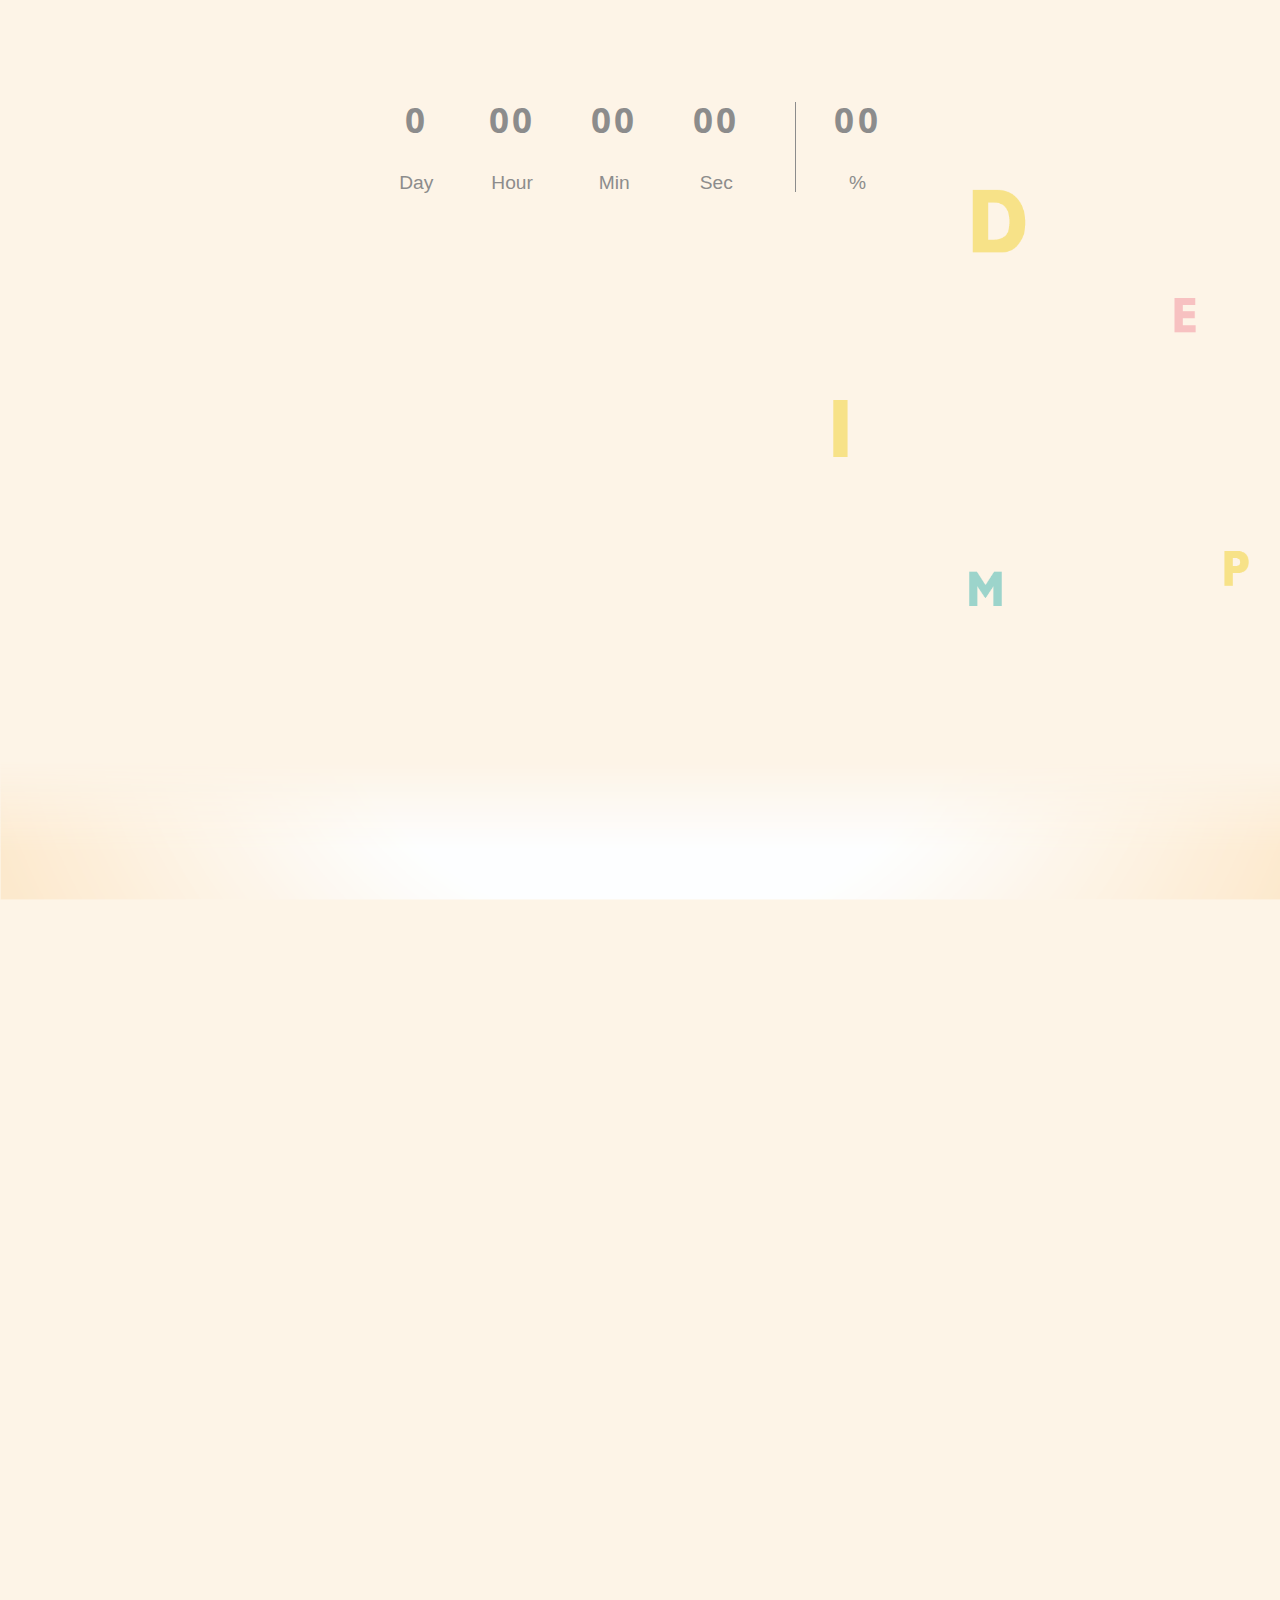
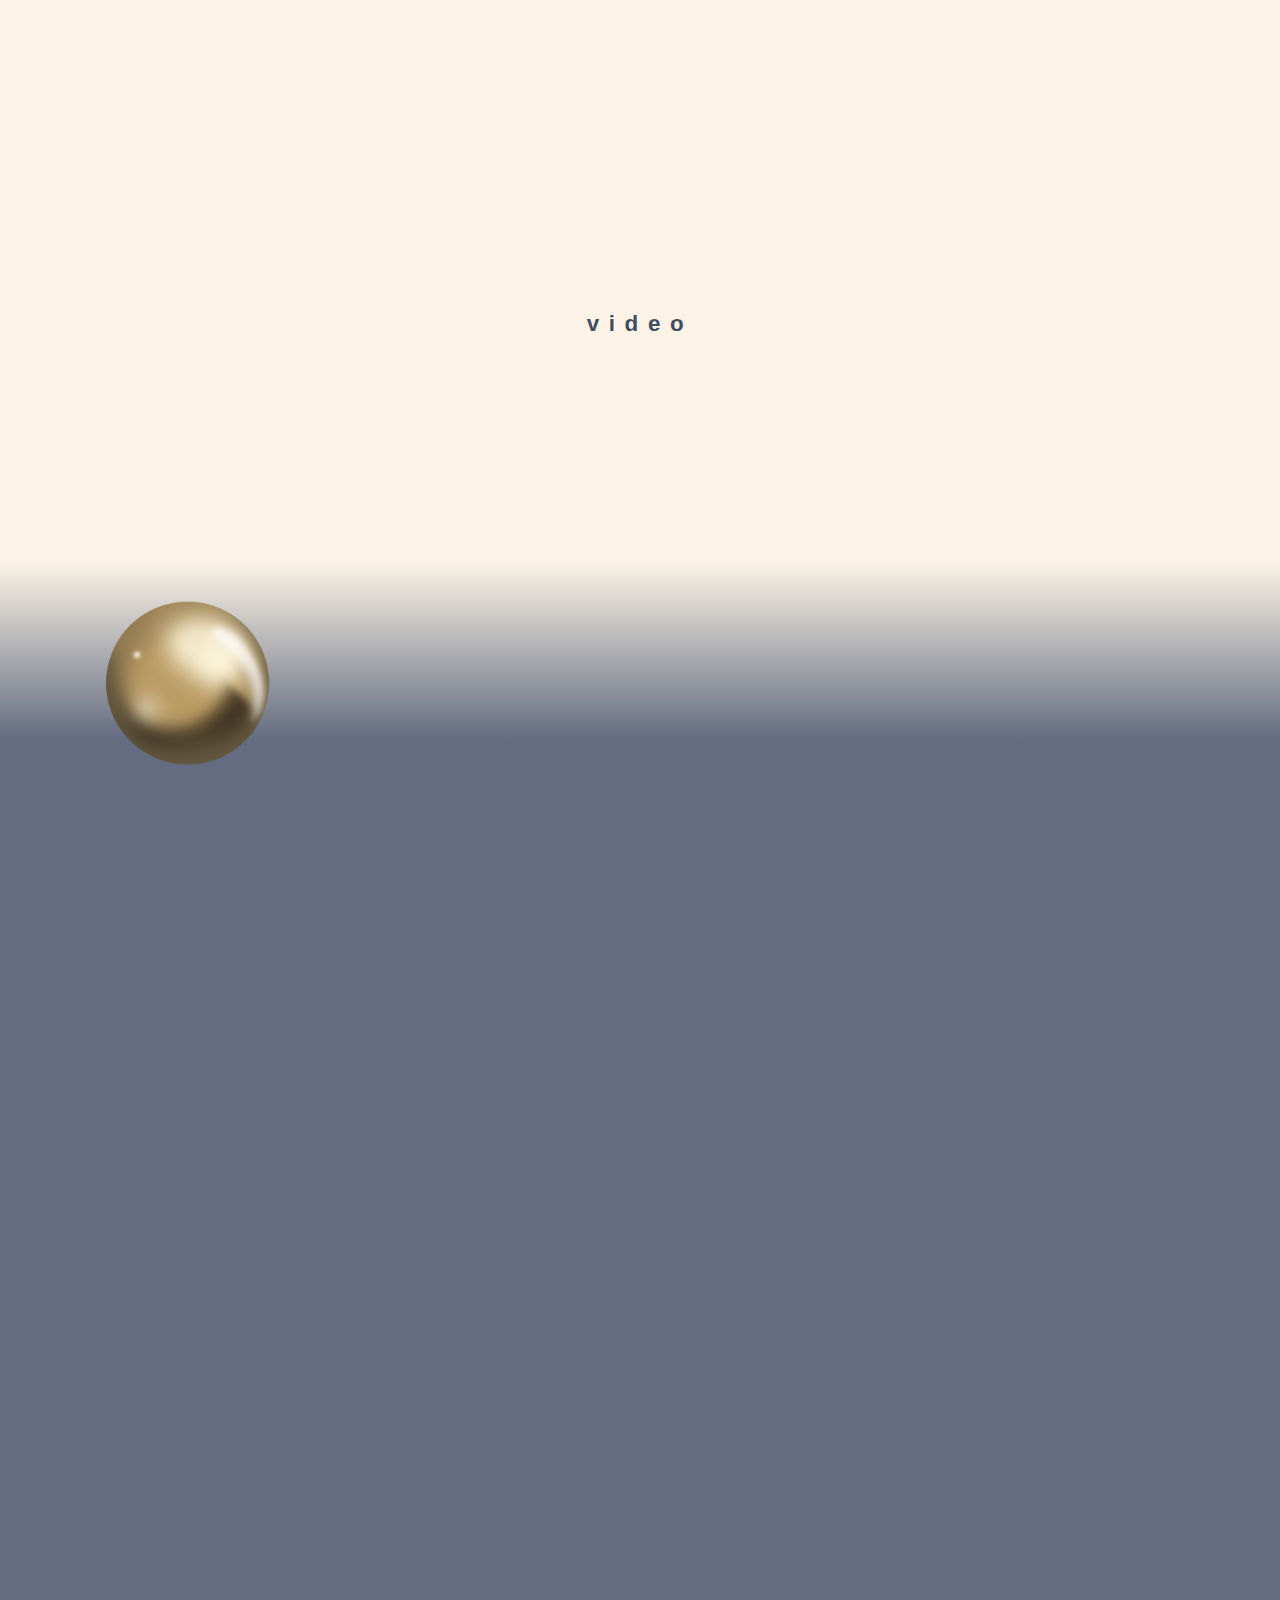
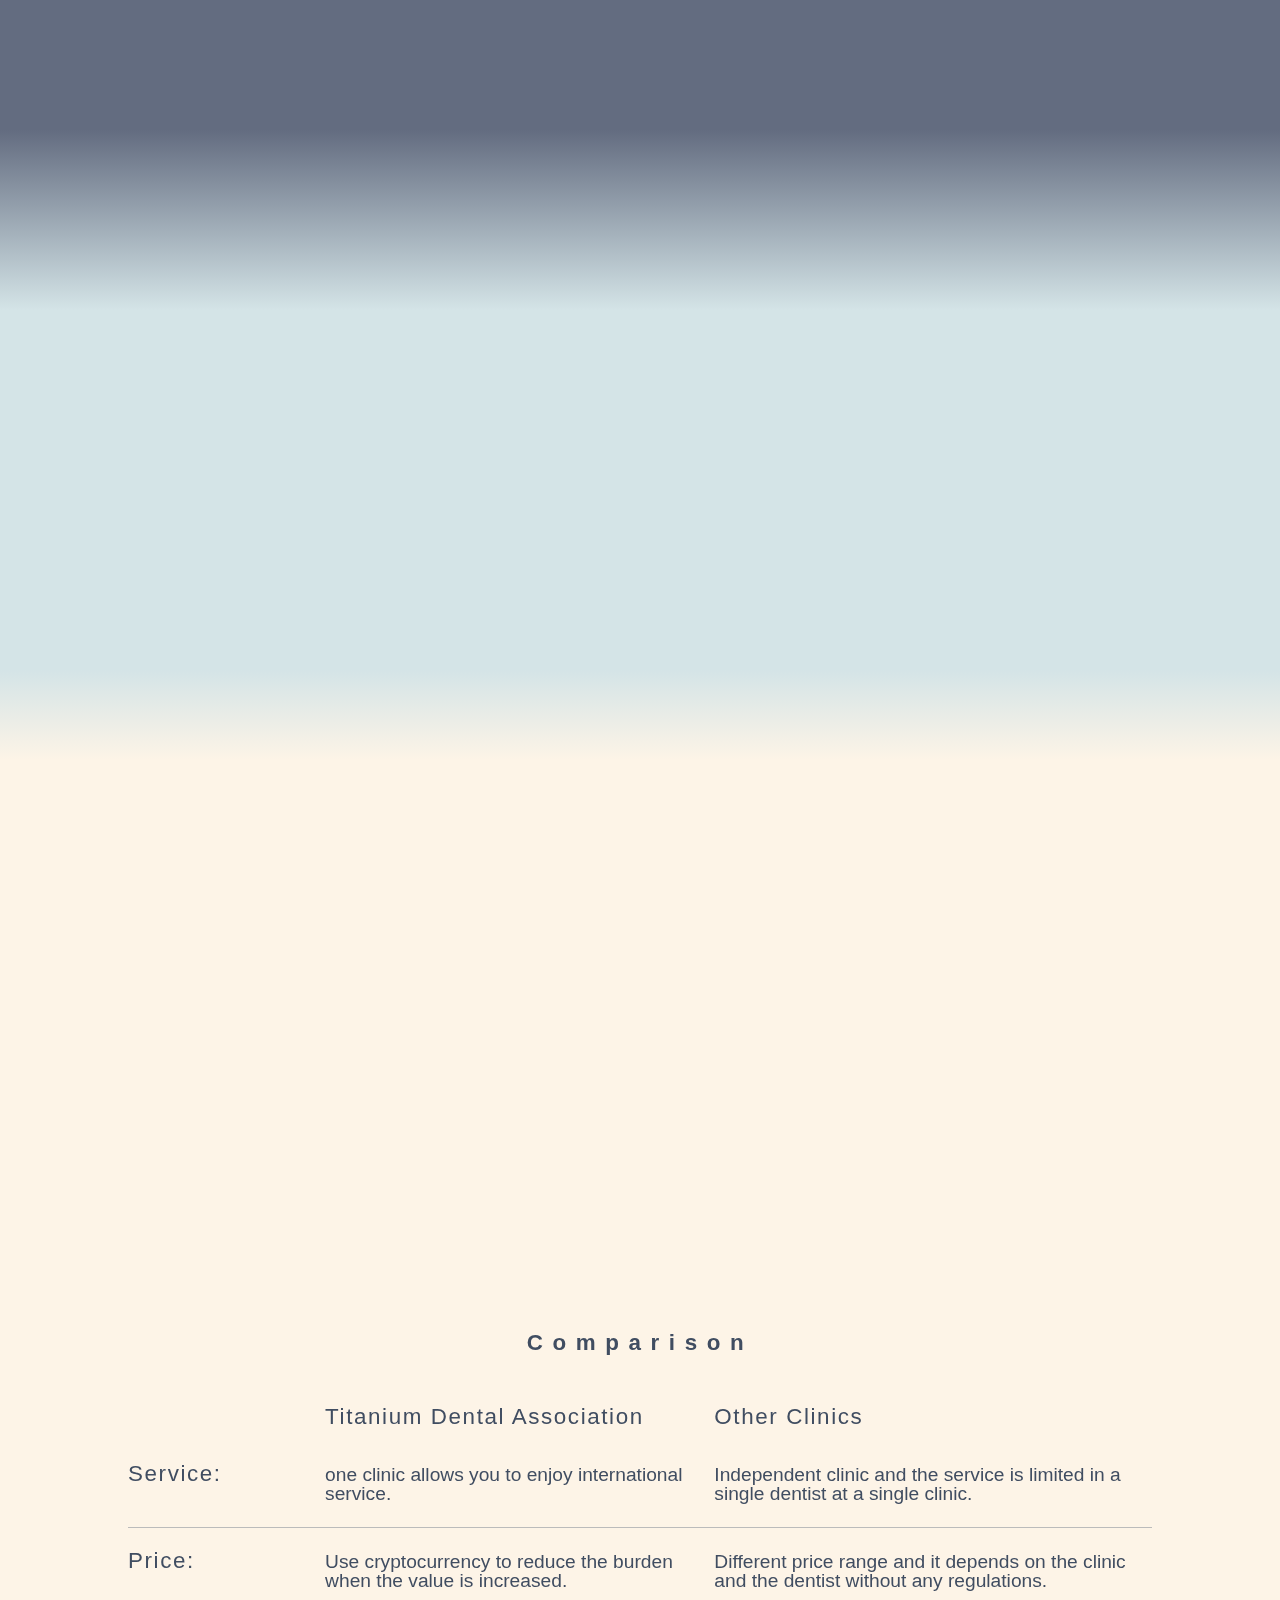
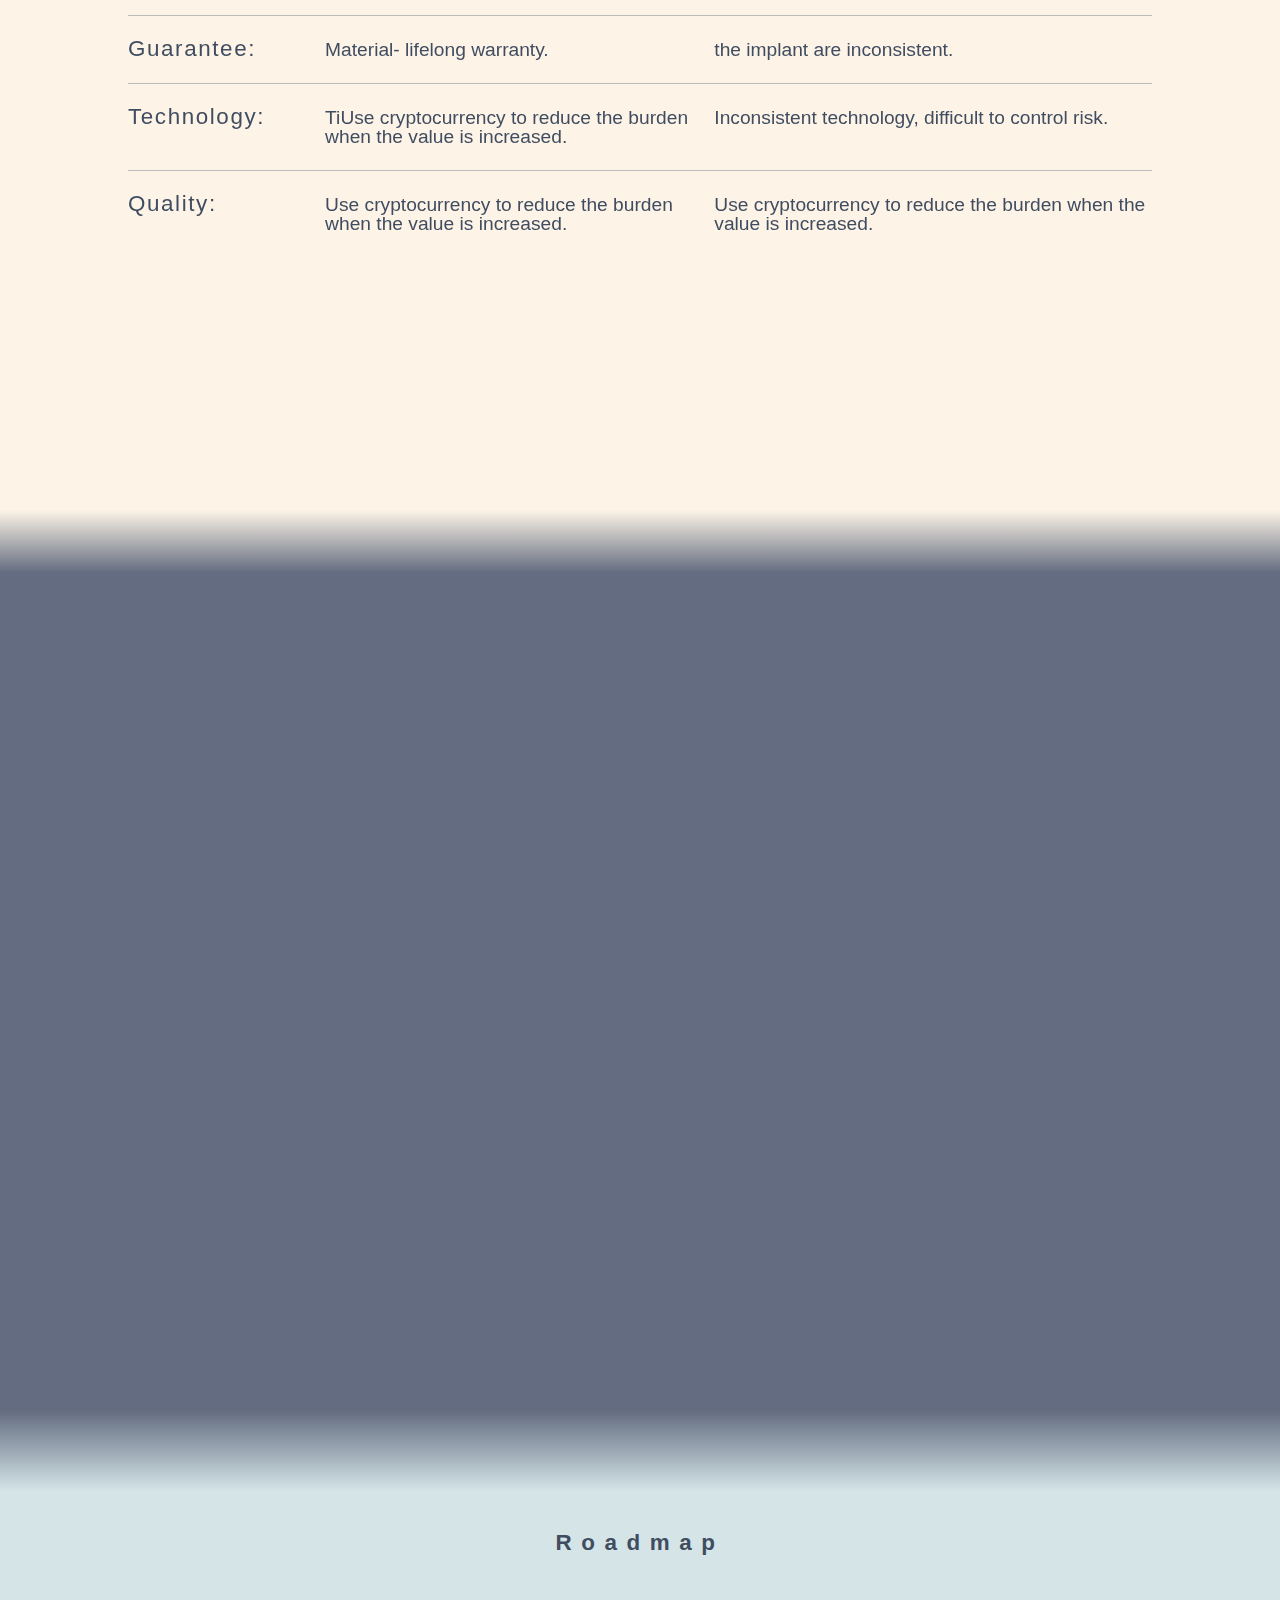
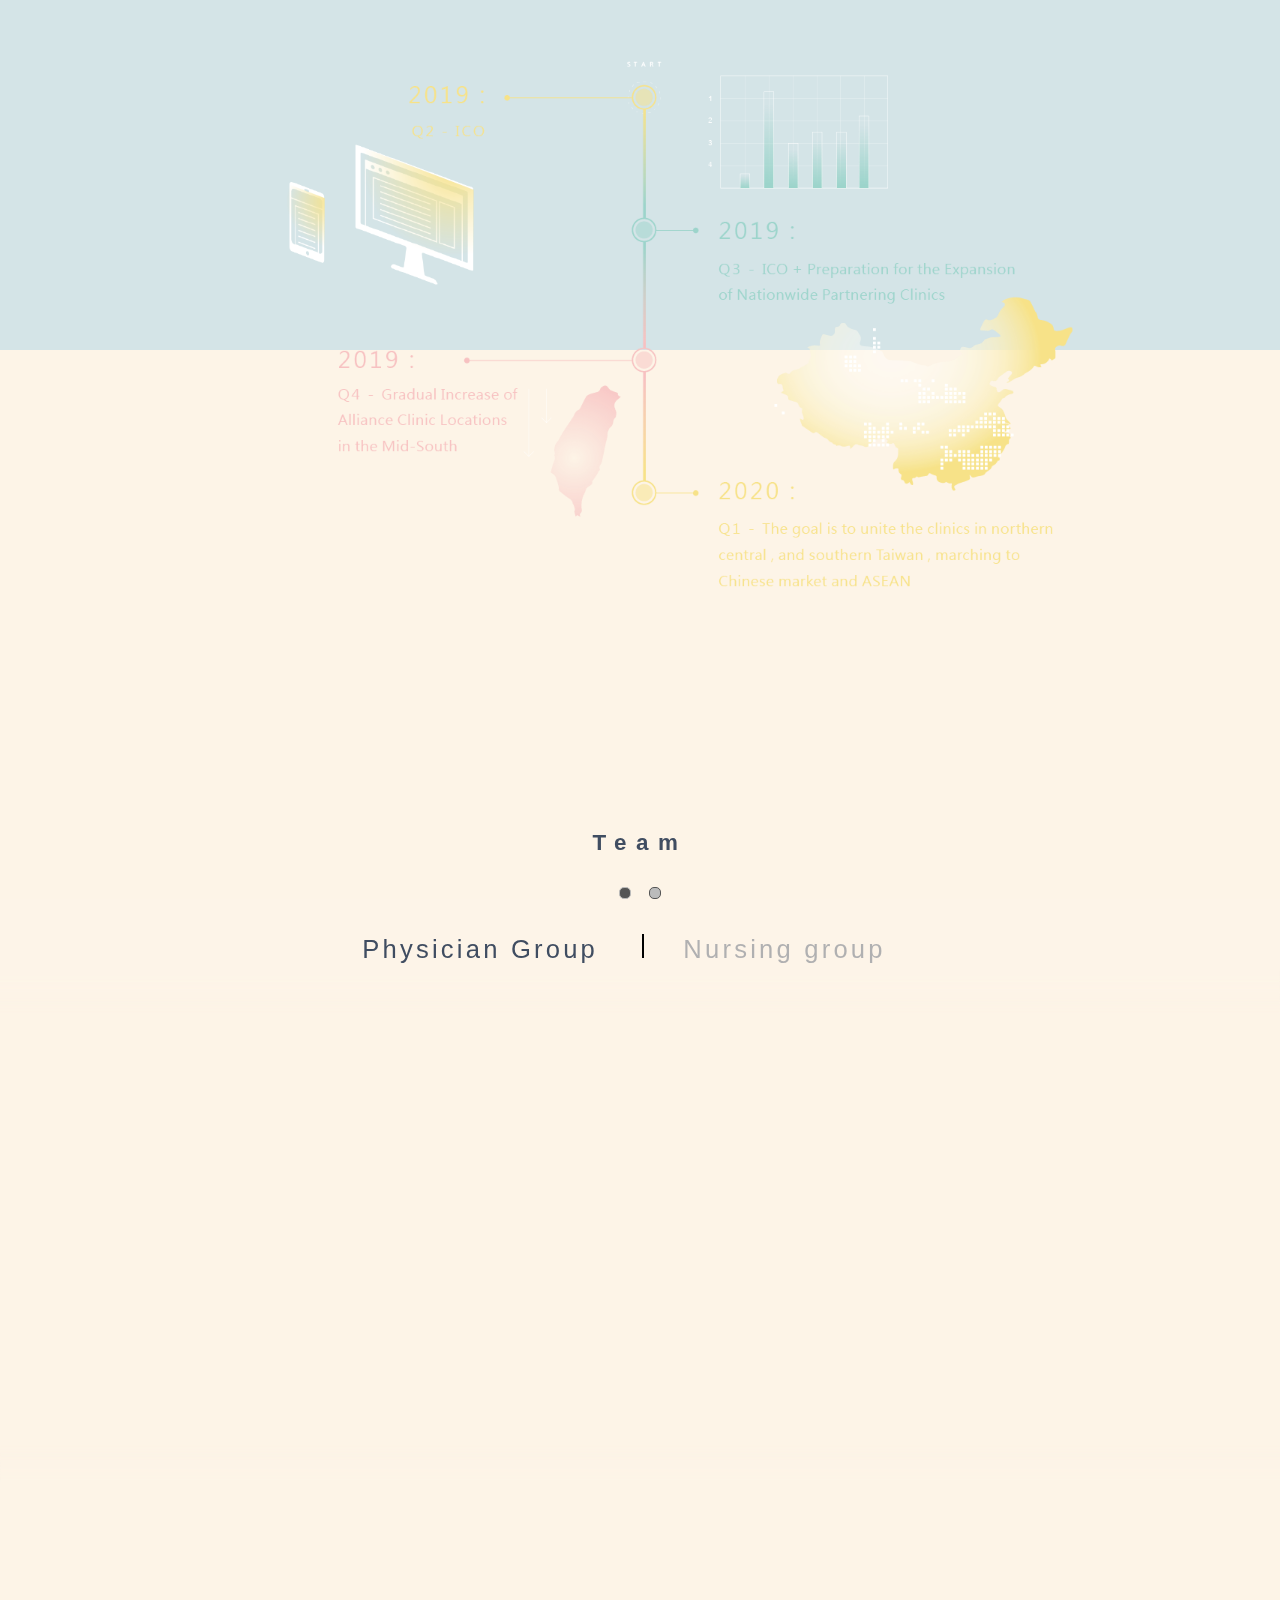
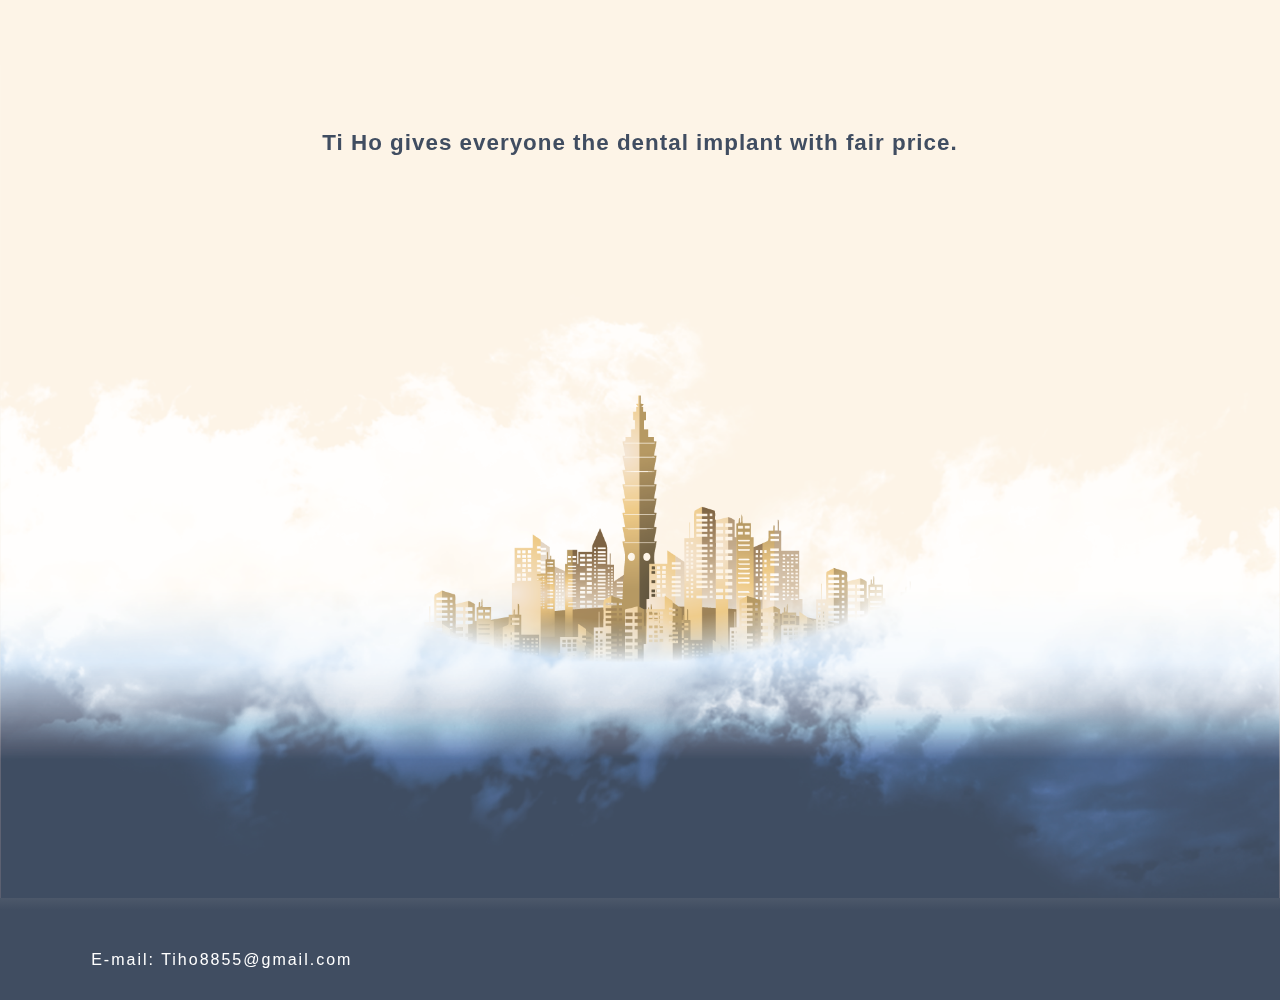
==== commit b19b26fb: "video change from youtube link" ====
--- a/index.html
+++ b/index.html
@@ -130,11 +130,12 @@
                 <div class="video">
                     <h4 class="title">video</h4>
                     <div class="video-file appear">
-                        <video controls>
+                        <!-- <video controls>
                             <source src="https://tiho.io/TIHOvideo.mp4" type="video/mp4">
-                        </video>
+                        </video> -->
                         <!-- <embed src="https://www.youtube.com/watch?v=h36fp6JZ_cQ" type=""> -->
-                        <!-- <iframe src="https://www.youtube.com/embed/h36fp6JZ_cQ?rel=0&amp;showinfo=0" frameborder="0" allow="autoplay; encrypted-media" allowfullscreen></iframe> -->
+                        <iframe src="https://www.youtube.com/embed/YzqCcDUpXSU" frameborder="0" allow="autoplay; encrypted-media"
+                            allowfullscreen></iframe>
                         <img src="img/TIHO_Web_Ingredient-14.png" alt="">
                         <img src="img/TIHO_Web_Ingredient-15.png" alt="">
                     </div>
